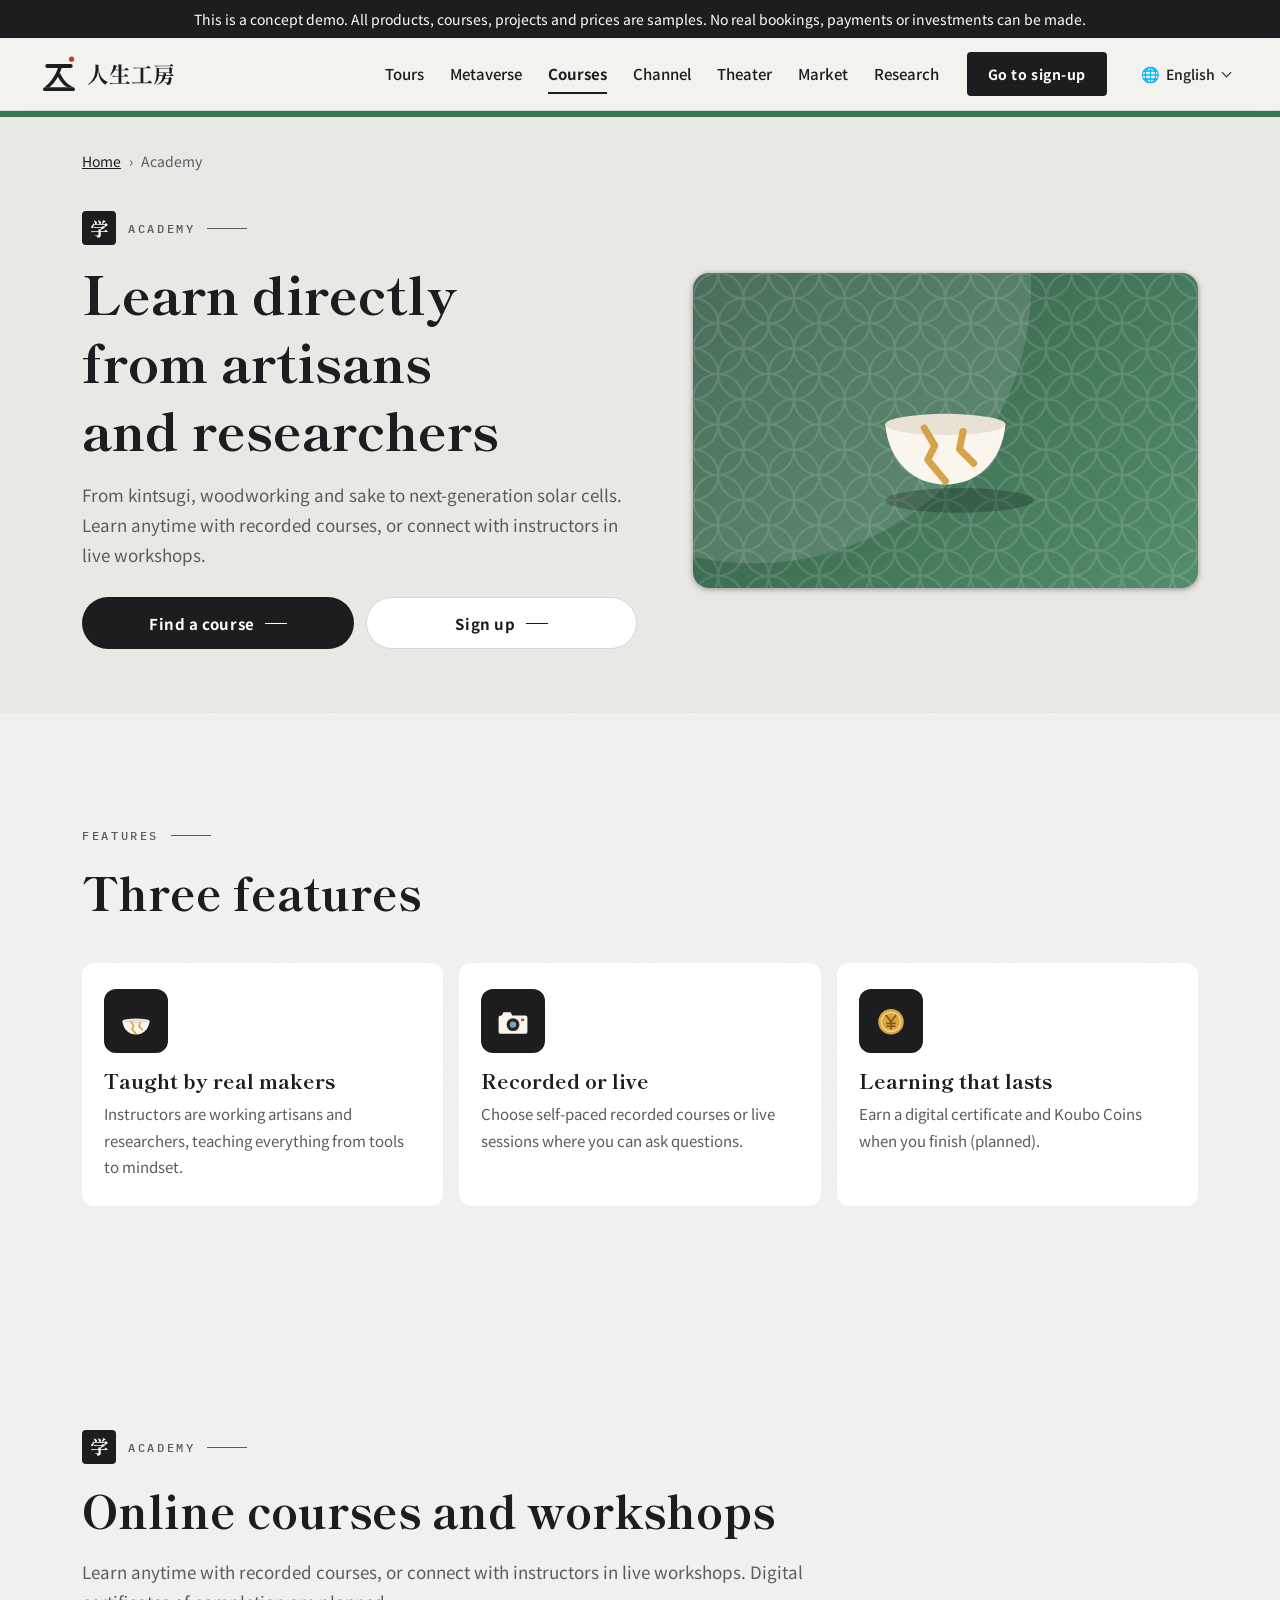
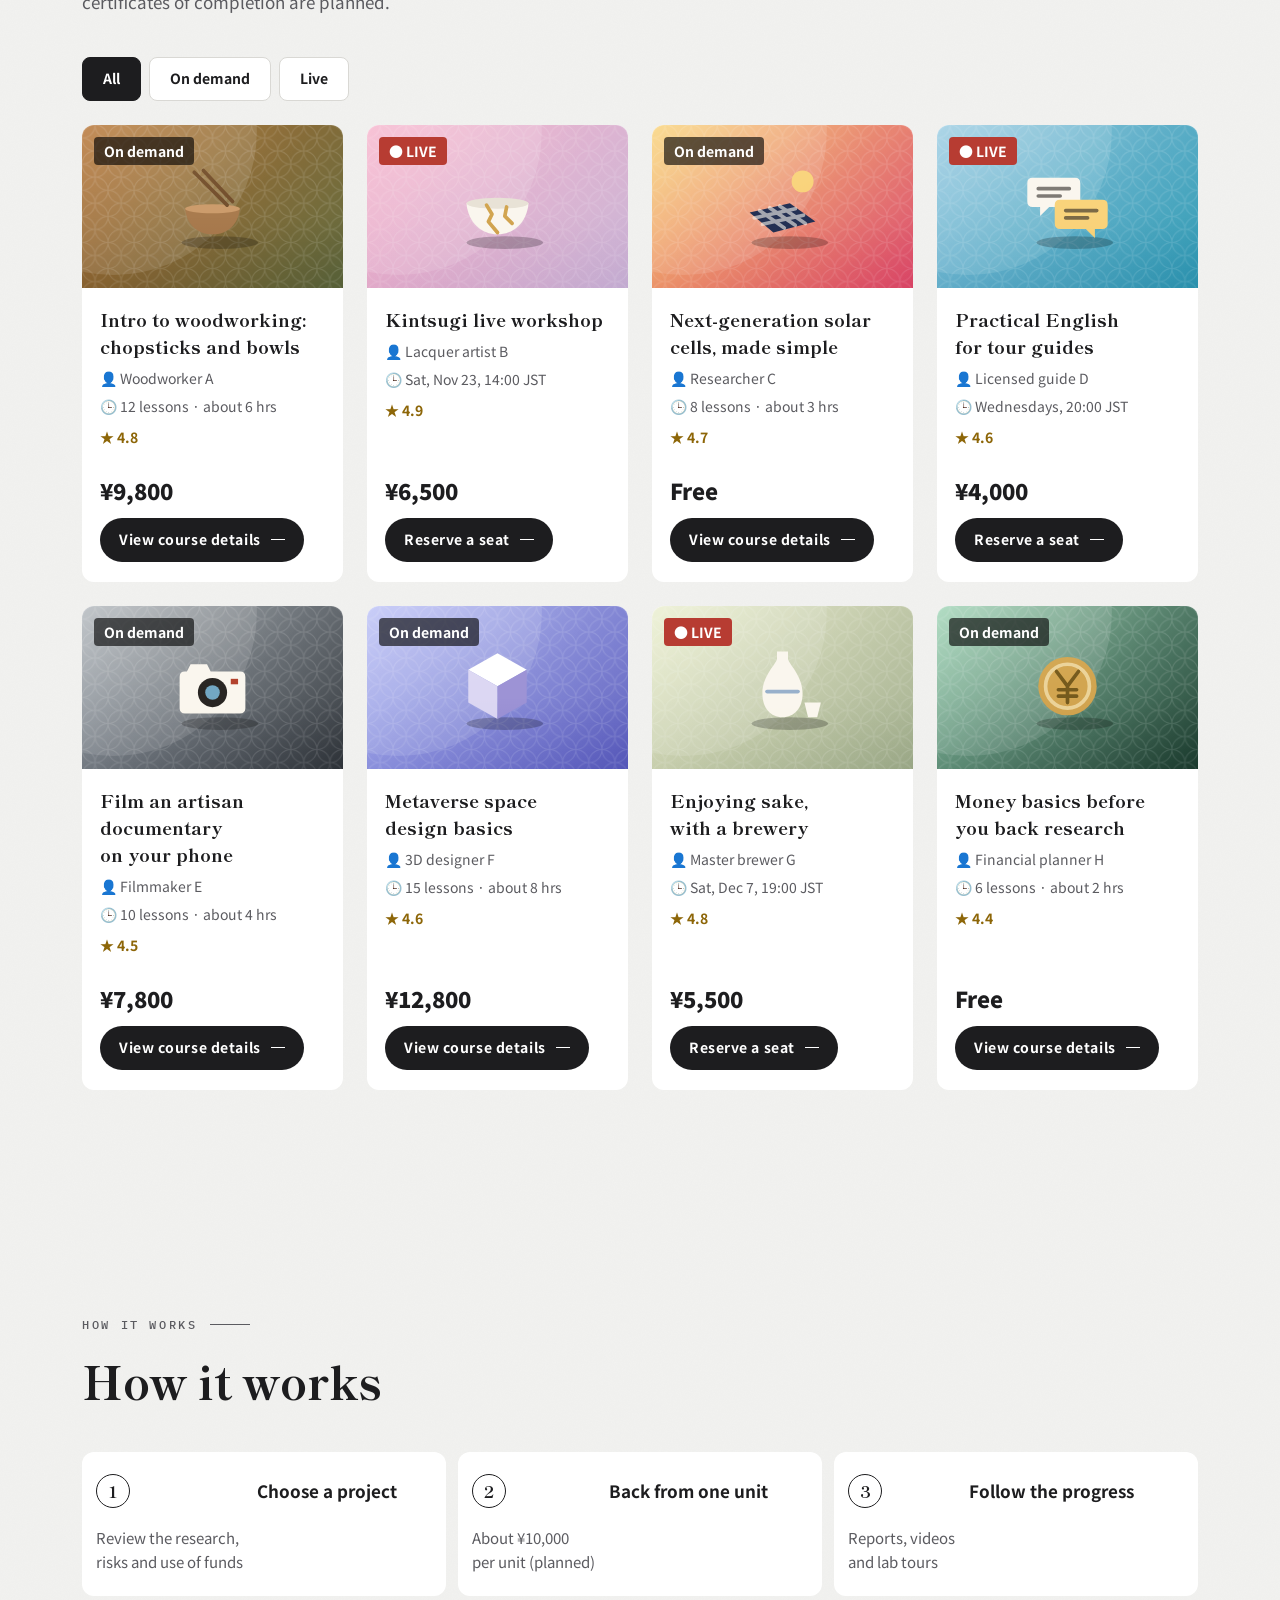
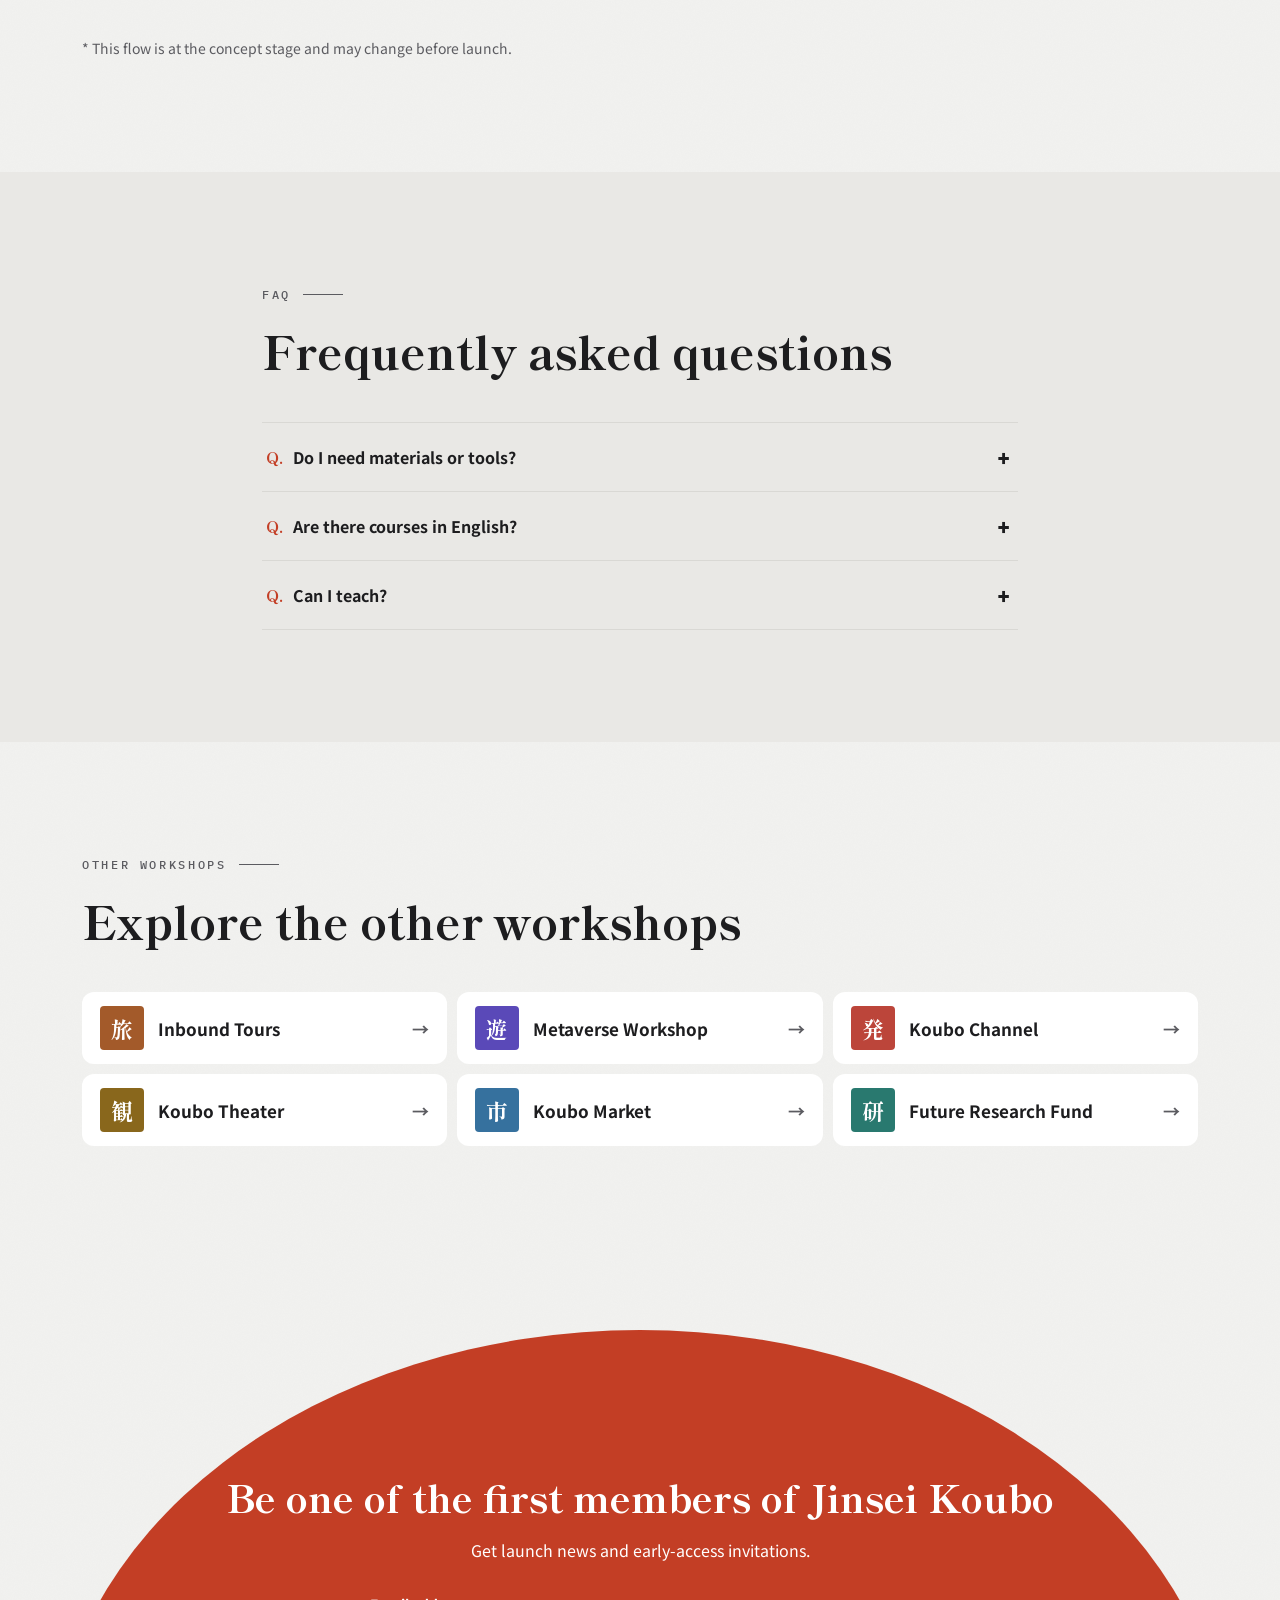
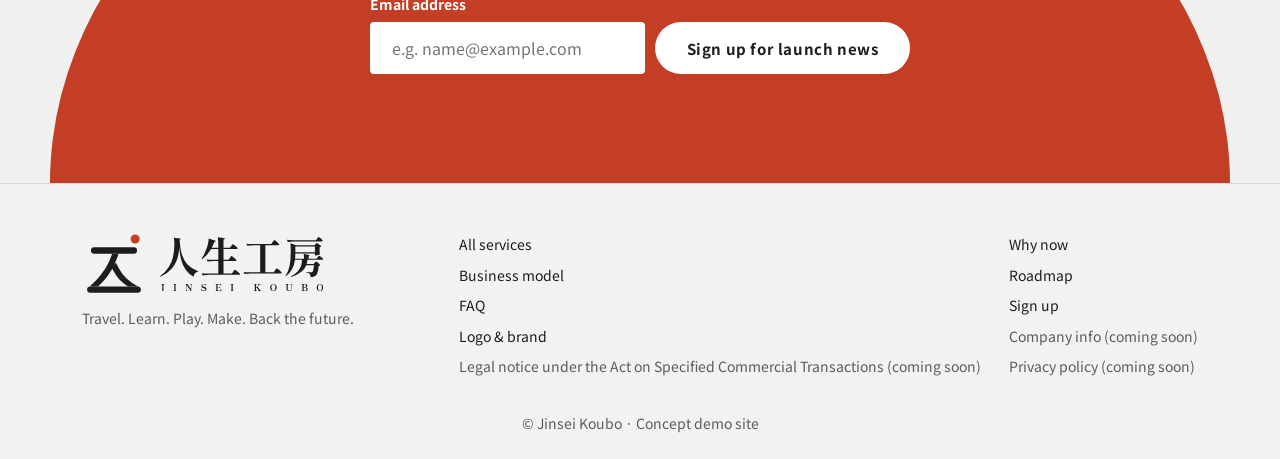
==== academy.html @ c69dcbcd "見た目の質を上げ、7つのサービスの詳細ページを追加 - 絵文字の仮置きをやめ、和柄と統一した描き方のSVGイラスト（約25種）に置きかえ（art.js）   光は左上・影は右下にそろえ、メタバースのキ" ====
<!doctype html>
<html lang="ja">
<head>
  <meta charset="utf-8">
  <meta name="viewport" content="width=device-width, initial-scale=1, viewport-fit=cover">
  <meta name="claude:viewport-fit-sides" content="cover">
  <title>アカデミー｜人生工房</title>
  <meta name="jk:title-en" content="Academy | Jinsei Koubo">
  <meta name="description" content="金継ぎ・木工・日本酒から、次世代の太陽電池まで。録画の講座でいつでも学べるほか、講師とつながるライブのワークショップも開きます。">
  <meta name="theme-color" content="#0f1838">
  <link rel="icon" href="data:image/svg+xml,%3Csvg xmlns='http://www.w3.org/2000/svg' viewBox='0 0 512 512' width='512' height='512' role='img' aria-label='%E4%BA%BA%E7%94%9F%E5%B7%A5%E6%88%BF'%3E%3Ctitle%3E%E4%BA%BA%E7%94%9F%E5%B7%A5%E6%88%BF%3C/title%3E%3Crect width='512' height='512' rx='112' fill='%231d1d1f'/%3E%3Cg transform='translate%2896.00 92.00%29 scale%283.2000%29'%3E%3Cg fill='%23ffffff'%3E%3Crect x='14' y='24' width='72' height='10' rx='5'/%3E%3Cpath d='M47 34H57C51 54 41 71 25 85H12C28 71 41 54 47 34Z'/%3E%3Cpath d='M46 55L53 48C61 65 71 77 88 85H72C61 79 53 69 46 55Z'/%3E%3Crect x='8' y='85' width='84' height='10' rx='5'/%3E%3C/g%3E%3Cg fill='%23e0715c'%3E%3Ccircle cx='83' cy='11' r='7'/%3E%3C/g%3E%3C/g%3E%3C/svg%3E">
  <link rel="canonical" href="https://shomayamamoto-ai.github.io/jinseikoubo/academy.html">
  <meta property="og:type" content="website">
  <meta property="og:site_name" content="人生工房">
  <meta property="og:title" content="アカデミー｜人生工房">
  <meta property="og:description" content="金継ぎ・木工・日本酒から、次世代の太陽電池まで。録画の講座でいつでも学べるほか、講師とつながるライブのワークショップも開きます。">
  <meta property="og:url" content="https://shomayamamoto-ai.github.io/jinseikoubo/academy.html">
  <meta property="og:image" content="https://shomayamamoto-ai.github.io/jinseikoubo/assets/og.png">
  <meta property="og:image:width" content="1200">
  <meta property="og:image:height" content="630">
  <meta name="twitter:card" content="summary_large_image">
  <link rel="preconnect" href="https://fonts.googleapis.com">
  <link rel="preconnect" href="https://fonts.gstatic.com" crossorigin>
  <link href="https://fonts.googleapis.com/css2?family=Noto+Sans+JP:wght@400;500;700;900&family=Shippori+Mincho:wght@600;700;800&family=IBM+Plex+Mono:wght@500;600&display=swap" rel="stylesheet">
  <link rel="stylesheet" href="assets/css/style.css">
</head>
<body>
  <svg xmlns="http://www.w3.org/2000/svg" style="display:none"><symbol id="lg-mark" viewBox="0 0 100 100"><g fill="currentColor"><rect x="14" y="24" width="72" height="10" rx="5"/><path d="M47 34H57C51 54 41 71 25 85H12C28 71 41 54 47 34Z"/><path d="M46 55L53 48C61 65 71 77 88 85H72C61 79 53 69 46 55Z"/><rect x="8" y="85" width="84" height="10" rx="5"/></g><g fill="var(--logo-sun, #c33e25)"><circle cx="83" cy="11" r="7"/></g></symbol><symbol id="lg-kanji" viewBox="0 0 261.13 64.00"><g fill="currentColor"><path d="M28.39 2.16Q33.25 2.36 33.25 3.1Q33.25 3.37 32.57 3.84L31.36 4.59Q32.1 18.34 34.9 27.79Q37.7 37.23 43.94 43.9Q50.17 50.58 60.97 54.76L60.83 55.57Q57.93 56.11 56.11 58.13Q54.29 60.16 53.68 63.46Q45.79 59.08 41.07 52.43Q36.35 45.79 34.06 37.23Q31.76 28.66 30.89 17.06Q30.21 27.04 27.62 35.14Q25.02 43.23 18.58 50.65Q12.14 58.07 0.67 63.8L0 62.85Q8.9 56.11 13.83 48.35Q18.75 40.6 20.64 32.61Q22.52 24.62 22.93 14.9L23 12.54Q23 6.61 22.19 1.28Z"/><path d="M111.81 33.45Q112.22 32.98 112.83 32.13Q113.43 31.29 113.8 30.89Q114.17 30.48 114.44 30.48Q114.85 30.48 116.87 32Q118.9 33.52 120.72 35.14Q122.54 36.75 122.54 37.23Q122.27 38.31 120.78 38.31H101.63V58.54H114.92L117.07 55.5Q117.34 55.1 118.02 54.19Q118.69 53.28 119.1 52.84Q119.5 52.4 119.77 52.4Q120.18 52.4 122.27 53.99Q124.36 55.57 126.21 57.26Q128.07 58.94 128.07 59.41Q127.8 60.49 126.18 60.49H78.57Q73.78 60.56 68.45 61.44L66.77 58Q70.47 58.4 75.73 58.54H93.27V38.31H86.26Q81.47 38.37 76.14 39.25L74.39 35.81Q78.09 36.21 83.36 36.35H93.27V19.09H81.8Q75.67 29.54 67.44 35.61L66.7 35Q71.49 27.72 75.06 16.99Q76.14 13.76 77.02 9.44Q77.89 5.13 77.96 2.43L89.63 6.27Q89.49 6.88 88.85 7.28Q88.21 7.69 87.13 7.69Q84.77 13.69 82.82 17.2H93.27V14.36Q93.27 5.87 92.39 0.54L103.99 1.96Q103.86 2.77 103.35 3.24Q102.85 3.71 101.63 3.91V17.2H111.81L113.91 14.36Q114.24 13.89 114.85 13.08Q115.46 12.27 115.83 11.87Q116.2 11.46 116.47 11.46Q116.87 11.46 118.86 12.91Q120.85 14.36 122.64 15.95Q124.43 17.53 124.43 18.01Q124.22 19.09 122.54 19.09H101.63V36.35H109.72Z"/><path d="M180.2 8.09Q180.47 7.69 181.14 6.78Q181.82 5.87 182.22 5.43Q182.63 4.99 182.9 4.99Q183.3 4.99 185.36 6.58Q187.41 8.16 189.27 9.88Q191.12 11.6 191.12 12.07Q190.99 12.61 190.45 12.88Q189.91 13.15 189.23 13.15H168.6V56.45H181.88L184.11 53.34Q184.45 52.87 185.09 51.96Q185.73 51.05 186.13 50.61Q186.54 50.17 186.81 50.17Q187.21 50.17 189.27 51.76Q191.33 53.34 193.18 55.06Q195.03 56.78 195.03 57.26Q194.77 58.34 193.15 58.34H145.6Q140.81 58.4 135.49 59.28L133.8 55.91Q137.51 56.31 142.77 56.45H160.3V13.15H149.92Q145.13 13.22 139.8 14.09L138.05 10.66Q141.76 11.06 147.02 11.19H178.04Z"/><path d="M251.41 2.56Q251.68 2.23 252.22 1.48Q252.76 0.74 253.1 0.37Q253.44 0 253.71 0Q254.11 0 255.83 1.32Q257.55 2.63 259.03 4.05Q260.52 5.46 260.52 5.93Q260.25 7.01 258.77 7.01H214.73Q209.94 7.08 204.61 7.96L202.86 4.59Q206.57 4.99 211.83 5.13H249.59ZM248.72 11.4Q249.05 11.06 249.73 10.25Q250.4 9.44 250.81 9.44Q251.21 9.44 253 10.69Q254.79 11.94 256.34 13.32Q257.89 14.7 257.89 15.17Q257.62 15.58 256.94 15.95Q256.27 16.32 255.39 16.46V20.3L255.46 22.59Q255.53 25.22 255.73 27.58Q255.46 28.19 253.17 28.97Q250.87 29.74 249.12 29.74Q247.64 29.74 247.64 28.39Q247.7 28.19 247.74 27.95Q247.77 27.72 247.84 27.45V26.23H216.55Q216.55 31.09 216.14 34.66H230.44Q230.44 29.74 229.97 26.64Q235.16 27.85 237.12 28.49Q239.07 29.13 239.07 29.61Q239.07 29.88 238.74 30.08L237.86 30.68V34.66H250.6L252.36 32.24Q252.7 31.83 253.2 31.16Q253.71 30.48 254.01 30.15Q254.31 29.81 254.58 29.81Q254.99 29.81 256.64 31.06Q258.29 32.3 259.71 33.65Q261.13 35 261.13 35.47Q260.86 36.55 259.3 36.55H235.9Q235.5 40.06 234.62 43.09H245.75L247.5 41.21Q247.77 40.94 248.31 40.4Q248.85 39.86 249.19 39.59Q249.53 39.32 249.8 39.32Q250.2 39.32 251.82 40.56Q253.44 41.81 254.85 43.23Q256.27 44.64 256.27 45.12Q255.66 45.99 253.91 46.26Q253.3 53.21 252.16 56.92Q251.01 60.63 248.85 62.18Q247.44 63.19 245.51 63.6Q243.59 64 240.83 64Q240.96 60.7 239.61 59.28Q237.93 57.59 233.68 56.85L233.74 55.91Q235.84 56.11 238.06 56.28Q240.29 56.45 241.7 56.45Q243.12 56.45 243.79 55.97Q245.41 54.63 246.29 45.05H233.95Q231.72 50.98 226.16 55.7Q220.59 60.43 209.94 63.93L209.33 63.06Q216.75 59.08 220.63 54.69Q224.51 50.31 225.79 46.06Q227.07 41.81 227.27 36.55H215.94Q213.65 54.22 201.31 62.99L200.77 62.45Q205.83 54.9 207.48 45.79Q209.13 36.69 209.13 25.56V17.87Q209.13 12.95 208.66 9.85L217.76 13.35H247.17ZM247.84 24.28V15.31H216.55V24.28Z"/></g></symbol><symbol id="lg-roman" viewBox="0 0 261.13 11"><g fill="currentColor"><path d="M0 12.18Q0 11.82 0.22 11.62Q0.43 11.42 0.7 11.42Q1.12 11.42 1.51 11.76Q1.71 11.92 2.09 12.39Q2.28 12.61 2.42 12.73Q2.56 12.85 2.71 12.85Q2.82 12.85 2.91 12.8Q3 12.76 3.03 12.7Q3.35 12.45 3.5 11.64Q3.65 10.84 3.65 9.27V1.59Q3.65 0.88 3.3 0.63Q2.95 0.39 2.38 0.39H2.19Q2.09 0.39 2.09 0.21Q2.09 0.01 2.19 0.01H7.02Q7.14 0.01 7.14 0.21Q7.14 0.39 7.02 0.39H6.84Q6.29 0.39 5.94 0.64Q5.59 0.89 5.59 1.59L5.6 9.36Q5.6 10.91 5.01 11.84Q4.41 12.77 3.58 13.15Q2.76 13.53 2 13.53Q1.42 13.53 0.96 13.33Q0.51 13.12 0.25 12.8Q0 12.49 0 12.18Z"/><path d="M21.5 11Q21.4 11 21.4 10.81Q21.4 10.64 21.5 10.64H21.68Q22.25 10.64 22.59 10.39Q22.93 10.14 22.93 9.45L22.95 1.58Q22.95 0.88 22.6 0.63Q22.25 0.39 21.68 0.39H21.5Q21.4 0.39 21.4 0.19Q21.4 0.01 21.5 0.01H26.33Q26.44 0.01 26.44 0.19Q26.44 0.39 26.33 0.39H26.15Q25.57 0.39 25.24 0.63Q24.9 0.88 24.9 1.58V9.45Q24.9 10.15 25.24 10.4Q25.59 10.64 26.15 10.64H26.33Q26.44 10.64 26.44 10.81Q26.44 11 26.33 11Z"/><path d="M40.8 11Q40.71 11 40.71 10.81Q40.71 10.64 40.8 10.64H40.95Q41.44 10.64 41.83 10.28Q42.23 9.93 42.23 9.29V1.43Q42.03 0.94 41.74 0.7Q41.45 0.46 40.99 0.39L40.8 0.37Q40.74 0.36 40.72 0.32Q40.69 0.28 40.69 0.19Q40.69 0.01 40.8 0.01H43.88L49.46 8.05V1.71Q49.46 1.09 49.05 0.74Q48.65 0.39 48.16 0.37H48.01Q47.91 0.37 47.91 0.19Q47.91 0.01 48.01 0.01H51.48Q51.59 0.01 51.59 0.19Q51.59 0.37 51.48 0.37H51.31Q50.81 0.39 50.43 0.74Q50.04 1.09 50.04 1.71V11H49.1L42.82 1.91V9.29Q42.82 9.93 43.23 10.28Q43.63 10.64 44.11 10.64H44.27Q44.37 10.64 44.37 10.81Q44.37 11 44.27 11Z"/><path d="M67.9 10.63Q67.71 10.54 67.53 10.54Q67.32 10.54 67.1 10.68Q66.87 10.82 66.56 11.13L65.88 8.21L65.85 8.08Q65.85 8.05 65.88 8.02Q65.92 7.99 65.96 7.97Q66 7.96 66.01 7.94Q66.04 7.93 66.1 7.93Q66.16 7.93 66.26 8.05Q67.93 10.58 70.3 10.58Q71.26 10.58 71.91 10.09Q72.55 9.6 72.55 8.63Q72.55 7.5 71.32 6.95Q70.71 6.68 69.68 6.35Q69.54 6.3 69.01 6.13Q68.47 5.95 68.05 5.74Q66.29 4.84 66.29 3.06Q66.29 2.38 66.61 1.65Q66.92 0.92 67.7 0.39Q68.48 -0.13 69.78 -0.13Q70.24 -0.13 70.68 -0.03Q71.12 0.07 71.75 0.28Q71.99 0.37 72.17 0.37Q72.58 0.37 73 -0.13L73.76 2.44L73.79 2.55Q73.79 2.64 73.66 2.68Q73.57 2.71 73.52 2.71Q73.45 2.71 73.37 2.62Q73.19 2.33 72.73 1.81Q72.27 1.3 71.49 0.84Q70.71 0.39 69.74 0.39Q68.87 0.39 68.41 0.75Q67.95 1.12 67.8 1.54Q67.65 1.95 67.65 2.25Q67.65 3.2 68.63 3.73Q68.95 3.89 69.46 4.08Q69.97 4.26 70.51 4.44Q71.76 4.84 72.39 5.13Q73.45 5.63 73.89 6.36Q74.34 7.08 74.34 7.91Q74.34 8.84 73.89 9.58Q73.43 10.33 72.55 10.76Q71.67 11.19 70.45 11.19Q69.33 11.19 67.9 10.63Z"/><path d="M98.57 8.18Q98.57 8.24 98.54 8.3Q98.51 8.36 98.5 8.41L97.92 9.94L97.53 11H88.72Q88.6 11 88.6 10.81Q88.6 10.64 88.72 10.64H88.9Q89.46 10.64 89.81 10.39Q90.15 10.14 90.15 9.43V1.57Q90.15 0.86 89.8 0.62Q89.45 0.37 88.9 0.37H88.72Q88.6 0.37 88.6 0.18Q88.6 0.01 88.72 0.01H97.17Q97.47 0.52 97.77 1.1Q98.08 1.68 98.21 1.95L98.23 2.01Q98.23 2.07 98.12 2.15Q98.06 2.18 98.02 2.18Q97.95 2.18 97.89 2.12Q97.26 1.48 96.19 0.96Q95.13 0.45 94.05 0.45H93.77Q93.16 0.45 92.83 0.5Q92.49 0.55 92.3 0.75Q92.1 0.94 92.1 1.37V5.05H93.31Q94.13 5.05 94.41 5.04Q95.05 5.02 95.42 4.58Q95.78 4.14 95.78 3.58Q95.78 3.47 95.98 3.47Q96.08 3.47 96.12 3.5Q96.16 3.52 96.16 3.58V7.05Q96.16 7.11 96.12 7.13Q96.08 7.15 95.98 7.15Q95.78 7.15 95.78 7.05Q95.78 6.48 95.42 6.05Q95.05 5.62 94.41 5.6Q94.13 5.59 93.31 5.59H92.1V9.61Q92.1 10.14 92.42 10.32Q92.74 10.51 93.43 10.55Q93.58 10.57 93.89 10.57Q94.2 10.57 94.4 10.55Q95.71 10.48 96.6 9.77Q97.48 9.06 98.23 8.05Q98.27 7.99 98.35 7.99Q98.41 7.99 98.47 8.02Q98.57 8.06 98.57 8.18Z"/><path d="M112.93 11Q112.83 11 112.83 10.81Q112.83 10.64 112.93 10.64H113.11Q113.68 10.64 114.02 10.39Q114.36 10.14 114.36 9.45L114.38 1.58Q114.38 0.88 114.03 0.63Q113.68 0.39 113.11 0.39H112.93Q112.83 0.39 112.83 0.19Q112.83 0.01 112.93 0.01H117.76Q117.87 0.01 117.87 0.19Q117.87 0.39 117.76 0.39H117.58Q117 0.39 116.67 0.63Q116.33 0.88 116.33 1.58V9.45Q116.33 10.15 116.67 10.4Q117.02 10.64 117.58 10.64H117.76Q117.87 10.64 117.87 10.81Q117.87 11 117.76 11Z"/><path d="M161.97 10.82Q161.97 11 161.87 11H156.88Q156.77 11 156.77 10.82Q156.77 10.63 156.88 10.63Q157.35 10.63 157.6 10.52Q157.84 10.42 157.84 10.18Q157.84 9.93 157.5 9.45L155.83 7.29L154.59 5.69L154.07 6.23L153.66 6.66V9.43Q153.66 10.14 154 10.38Q154.34 10.63 154.91 10.63H155.09Q155.19 10.63 155.19 10.81Q155.19 11 155.09 11H150.26Q150.15 11 150.15 10.81Q150.15 10.63 150.26 10.63H150.45Q151.02 10.63 151.35 10.37Q151.69 10.12 151.69 9.43V1.58Q151.69 0.88 151.35 0.63Q151 0.39 150.45 0.39H150.26Q150.15 0.39 150.15 0.19Q150.15 0.01 150.26 0.01H155.09Q155.21 0.01 155.21 0.19Q155.21 0.39 155.09 0.39H154.91Q154.33 0.39 153.99 0.63Q153.66 0.88 153.66 1.58V5.87Q154.85 4.62 156.17 3.22Q157.49 1.82 157.77 1.49Q157.99 1.22 157.99 1Q157.99 0.72 157.68 0.54Q157.37 0.37 156.83 0.37Q156.73 0.37 156.73 0.18Q156.73 0.01 156.83 0.01H161.23Q161.35 0.01 161.35 0.18Q161.35 0.37 161.23 0.37Q159.84 0.37 158.66 1.51Q158.44 1.7 156.25 3.98L155.98 4.25L156.76 5.28Q159.16 8.53 159.74 9.24Q160.2 9.82 160.46 10.08Q160.72 10.34 161.05 10.49Q161.38 10.63 161.87 10.63Q161.97 10.63 161.97 10.82Z"/><path d="M176.23 5.53Q176.23 3.74 177.01 2.46Q177.8 1.18 179 0.52Q180.21 -0.13 181.46 -0.13Q182.71 -0.13 183.91 0.52Q185.11 1.18 185.9 2.46Q186.68 3.74 186.68 5.53Q186.68 7.32 185.9 8.6Q185.11 9.88 183.91 10.54Q182.71 11.19 181.46 11.19Q180.21 11.19 179 10.54Q177.8 9.88 177.01 8.6Q176.23 7.32 176.23 5.53ZM184.58 5.54Q184.58 3.86 184.16 2.68Q183.74 1.51 183.04 0.92Q182.34 0.34 181.48 0.34Q180.6 0.34 179.89 0.92Q179.18 1.51 178.77 2.68Q178.36 3.85 178.36 5.54Q178.36 7.23 178.77 8.4Q179.18 9.57 179.88 10.15Q180.58 10.73 181.46 10.73Q182.34 10.73 183.04 10.15Q183.74 9.57 184.16 8.4Q184.58 7.23 184.58 5.54Z"/><path d="M202.5 7.53V1.58Q202.5 0.88 202.15 0.63Q201.8 0.39 201.23 0.39H201.04Q200.94 0.39 200.94 0.19Q200.94 0.01 201.04 0.01H205.87Q205.97 0.01 205.97 0.19Q205.97 0.39 205.87 0.39H205.69Q205.11 0.39 204.77 0.63Q204.44 0.88 204.44 1.58V6.95Q204.44 7.93 204.6 8.7Q204.77 9.48 205.35 10.05Q205.93 10.61 207.09 10.61Q208.78 10.61 209.39 9.48Q210 8.35 210 6.63V1.71Q210 1.09 209.6 0.73Q209.19 0.37 208.72 0.37H208.57Q208.46 0.37 208.46 0.19Q208.46 0.01 208.57 0.01H212.04Q212.15 0.01 212.15 0.19Q212.15 0.37 212.04 0.37H211.89Q211.41 0.37 211.01 0.73Q210.61 1.09 210.61 1.71L210.58 7.07Q210.58 9.05 209.63 10.12Q208.67 11.19 206.93 11.19Q204.6 11.19 203.55 10.26Q202.5 9.33 202.5 7.53Z"/><path d="M226.4 10.82Q226.4 10.64 226.51 10.64H226.69Q227.25 10.64 227.6 10.39Q227.94 10.14 227.94 9.43V1.57Q227.94 0.86 227.6 0.62Q227.25 0.37 226.69 0.37H226.51Q226.45 0.37 226.43 0.33Q226.4 0.28 226.4 0.19Q226.4 0.01 226.51 0.01L229.83 0Q231.52 0 232.16 0.01Q233.14 0.03 233.97 0.34Q234.81 0.66 235.31 1.24Q235.81 1.83 235.81 2.61Q235.81 3.61 234.98 4.23Q234.15 4.84 232.92 5.14Q234.38 5.46 235.4 6.15Q236.42 6.84 236.42 7.97Q236.42 8.9 235.85 9.58Q235.27 10.27 234.32 10.63Q233.36 11 232.25 11L229.77 11.01L226.51 11Q226.45 11 226.43 10.96Q226.4 10.91 226.4 10.82ZM230.25 4.92Q232.22 4.92 232.92 4.28Q233.62 3.64 233.62 2.55Q233.62 1.62 233 1.04Q232.38 0.45 231.13 0.45Q230.47 0.45 230.19 0.66Q229.91 0.88 229.91 1.39V4.92ZM231.46 10.55Q232.72 10.55 233.48 9.9Q234.23 9.24 234.23 7.96Q234.23 6.77 233.37 6.07Q232.51 5.37 230.25 5.37H229.91V9.61Q229.91 10.15 230.19 10.35Q230.47 10.55 231.14 10.55Z"/><path d="M250.68 5.53Q250.68 3.74 251.46 2.46Q252.24 1.18 253.45 0.52Q254.66 -0.13 255.91 -0.13Q257.16 -0.13 258.36 0.52Q259.56 1.18 260.34 2.46Q261.13 3.74 261.13 5.53Q261.13 7.32 260.34 8.6Q259.56 9.88 258.36 10.54Q257.16 11.19 255.91 11.19Q254.66 11.19 253.45 10.54Q252.24 9.88 251.46 8.6Q250.68 7.32 250.68 5.53ZM259.02 5.54Q259.02 3.86 258.61 2.68Q258.19 1.51 257.49 0.92Q256.79 0.34 255.92 0.34Q255.04 0.34 254.34 0.92Q253.63 1.51 253.22 2.68Q252.81 3.85 252.81 5.54Q252.81 7.23 253.22 8.4Q253.63 9.57 254.33 10.15Q255.03 10.73 255.91 10.73Q256.79 10.73 257.49 10.15Q258.19 9.57 258.61 8.4Q259.02 7.23 259.02 5.54Z"/></g></symbol></svg>
  <a class="skip" href="#main">本文へスキップ</a>

  <div class="demo-bar" role="note">
    このサイトは構想段階のデモです。表示している商品・講座・案件・金額はすべてサンプルで、実際の申込・決済・投資はできません。
  </div>

  <header class="header" id="top">
    <div class="container header__inner">
      <a class="logo" href="#top" aria-label="人生工房 トップへ">
        <svg class="logo__mark" viewBox="0 0 100 100" aria-hidden="true" focusable="false"><use href="#lg-mark"/></svg>
        <svg class="logo__name" viewBox="0 0 261.13 64.00" aria-hidden="true" focusable="false"><use href="#lg-kanji"/></svg>
      </a>
      <div class="lang-switch">
        <button class="lang-toggle" id="langToggle" type="button" aria-expanded="false" aria-controls="langMenu">日本語</button>
        <ul class="lang-menu" id="langMenu" hidden>
          <li><button type="button" data-lang="ja" lang="ja">日本語</button></li>
          <li><button type="button" data-lang="en" lang="en">English</button></li>
        </ul>
      </div>
      <button class="nav-toggle" aria-expanded="false" aria-controls="nav" aria-label="メニューを開く">
        <span></span><span></span><span></span>
      </button>
      <nav class="nav" id="nav" aria-label="メインメニュー">
        <ul>
          <li><a href="tour.html"><i aria-hidden="true">旅</i>ツアー</a></li>
          <li><a href="metaverse.html"><i aria-hidden="true">遊</i>メタバース</a></li>
          <li><a href="academy.html" aria-current="page"><i aria-hidden="true">学</i>講座</a></li>
          <li><a href="channel.html"><i aria-hidden="true">発</i>チャンネル</a></li>
          <li><a href="theater.html"><i aria-hidden="true">観</i>シアター</a></li>
          <li><a href="market.html"><i aria-hidden="true">市</i>マーケット</a></li>
          <li><a href="fund.html"><i aria-hidden="true">研</i>研究支援</a></li>
        </ul>
        <a class="btn btn--primary btn--sm" href="#join">事前登録フォームへ</a>
      </nav>
    </div>
  </header>

  <main id="main">
    <section class="page-hero" style="--c:var(--c-academy)">
      <div class="container">
        <nav class="crumbs" aria-label="パンくずリスト">
          <a href="./"><span data-i18n="crumb.top">トップ</span></a><span aria-hidden="true">›</span><span aria-current="page"><span data-i18n="nav.name.academy">アカデミー</span></span>
        </nav>
        <div class="page-hero__inner">
          <div class="page-hero__text">
            <p class="section__en"><span class="badge" aria-hidden="true">学</span>ACADEMY</p>
            <h1 class="page-hero__title" data-i18n="pg.academy.h1">職人と研究者から、直接学ぶ</h1>
            <p class="page-hero__lead" data-i18n="pg.academy.lead">金継ぎ・木工・日本酒から、次世代の太陽電池まで。録画の講座でいつでも学べるほか、講師とつながるライブのワークショップも開きます。</p>
            <div class="page-hero__cta">
              <a class="btn btn--primary" href="#academy"><span data-i18n="pg.academy.cta">講座を探す</span></a>
              <a class="btn btn--line" href="#join"><span data-i18n="cta.join">事前登録する</span></a>
            </div>
          </div>
          <div class="page-hero__art" data-art="kintsugi" data-pattern="shippo" style="--thumb:linear-gradient(135deg,#2c5a40,#4f8f6a)"></div>
        </div>
      </div>
    </section>

    <section class="section points-sec">
      <div class="container">
        <header class="section__head">
          <p class="section__en">FEATURES</p>
          <h2 class="section__title" data-i18n="h.features">3つの特長</h2>
        </header>
        <ul class="points">
          <li class="point">
            <span class="point__icon" data-icon="kintsugi" aria-hidden="true"></span>
            <div data-i18n="pg.academy.pt0"><b>本物の作り手が教える</b><p>講師は、現役の職人や研究者です。道具の扱いから考え方まで学べます。</p></div>
          </li>
          <li class="point">
            <span class="point__icon" data-icon="camera" aria-hidden="true"></span>
            <div data-i18n="pg.academy.pt1"><b>録画とライブを選べる</b><p>自分のペースで進める録画講座と、質問できるライブを選べます。</p></div>
          </li>
          <li class="point">
            <span class="point__icon" data-icon="coin" aria-hidden="true"></span>
            <div data-i18n="pg.academy.pt2"><b>学んだことが形に残る</b><p>修了するとデジタル修了証を発行し、工房コインもたまる想定です。</p></div>
          </li>
        </ul>
      </div>
    </section>

    <!-- ===== 03 ACADEMY ===== -->
    <section class="section" id="academy" style="--c:var(--c-academy)">
      <div class="container">
        <header class="section__head section__head--left">
          <p class="section__en"><span class="badge" aria-hidden="true">学</span>ACADEMY</p>
          <h2 class="section__title">オンライン講座・ワークショップ</h2>
          <p class="section__lead">
            録画の講座でいつでも学べるほか、講師とリアルタイムでつながる<br class="pc">ライブワークショップも開催します。修了するとデジタル修了証を発行する想定です。
          </p>
        </header>
        <div class="tabs" role="tablist" aria-label="講座の種類">
          <button role="tab" class="tab is-active" aria-selected="true" data-type="all">すべて</button>
          <button role="tab" class="tab" aria-selected="false" data-type="video">録画講座</button>
          <button role="tab" class="tab" aria-selected="false" data-type="live">ライブ</button>
        </div>
        <p class="swipe-hint" data-i18n="ui.swipe">横にスワイプして見る</p>
        <div class="card-grid card-grid--4" id="courseList"></div>
      </div>
    </section>

    <section class="section">
      <div class="container">
        <header class="section__head">
          <p class="section__en">HOW IT WORKS</p>
          <h2 class="section__title" data-i18n="h.steps">ご利用の流れ</h2>
        </header>
        <ol class="flow flow--page">
          <li><span>1</span><div data-i18n="pg.academy.st0"><strong>講座を選ぶ</strong><p>録画かライブか、分野や長さで選びます。</p></div></li>
          <li><span>2</span><div data-i18n="pg.academy.st1"><strong>受講を始める</strong><p>録画はすぐに、ライブは開催日に参加します。</p></div></li>
          <li><span>3</span><div data-i18n="pg.academy.st2"><strong>作品や成果を共有する</strong><p>工房チャンネルで発信したり、講師に見てもらえます。</p></div></li>
        </ol>
        <p class="note" data-i18n="note.concept">※構想段階の流れです。正式公開までに変わる場合があります。</p>
      </div>
    </section>

    <section class="section section--tint">
      <div class="container container--narrow">
        <header class="section__head">
          <p class="section__en">FAQ</p>
          <h2 class="section__title" data-i18n="h.faq">よくある質問</h2>
        </header>
        <div class="faq">
          <details data-i18n="pg.academy.faq0"><summary>材料や道具は必要ですか？</summary><p>講座ごとに必要なものを事前に案内します。道具セットの販売も検討しています。</p></details>
          <details data-i18n="pg.academy.faq1"><summary>英語の講座はありますか？</summary><p>訪日客向けの英語講座から始め、字幕で多言語に広げていく予定です。</p></details>
          <details data-i18n="pg.academy.faq2"><summary>講師として参加できますか？</summary><p>職人・研究者・クリエイターの講師登録を、正式公開に合わせて受け付ける予定です。</p></details>
        </div>
      </div>
    </section>

    <section class="section others-sec">
      <div class="container">
        <header class="section__head">
          <p class="section__en">OTHER WORKSHOPS</p>
          <h2 class="section__title" data-i18n="h.others">ほかの工房もみる</h2>
        </header>
        <ul class="others">
          <li><a class="other" href="tour.html" style="--c:var(--c-tour)"><span class="other__mark" aria-hidden="true">旅</span><span data-i18n="nav.name.tour">インバウンドツアー</span><span class="other__arrow" aria-hidden="true">→</span></a></li>
          <li><a class="other" href="metaverse.html" style="--c:var(--c-meta)"><span class="other__mark" aria-hidden="true">遊</span><span data-i18n="nav.name.metaverse">メタバース工房</span><span class="other__arrow" aria-hidden="true">→</span></a></li>
          <li><a class="other" href="channel.html" style="--c:var(--c-channel)"><span class="other__mark" aria-hidden="true">発</span><span data-i18n="nav.name.channel">工房チャンネル</span><span class="other__arrow" aria-hidden="true">→</span></a></li>
          <li><a class="other" href="theater.html" style="--c:var(--c-theater)"><span class="other__mark" aria-hidden="true">観</span><span data-i18n="nav.name.theater">工房シアター</span><span class="other__arrow" aria-hidden="true">→</span></a></li>
          <li><a class="other" href="market.html" style="--c:var(--c-market)"><span class="other__mark" aria-hidden="true">市</span><span data-i18n="nav.name.market">工房マーケット</span><span class="other__arrow" aria-hidden="true">→</span></a></li>
          <li><a class="other" href="fund.html" style="--c:var(--c-fund)"><span class="other__mark" aria-hidden="true">研</span><span data-i18n="nav.name.fund">未来研究ファンド</span><span class="other__arrow" aria-hidden="true">→</span></a></li>
        </ul>
      </div>
    </section>

    <!-- ===== JOIN ===== -->
    <section class="join" id="join">
      <div class="join__arc">
        <div class="container join__inner">
          <h2 class="join__title">人生工房の最初のメンバーに<br class="sp">なりませんか。</h2>
          <p>サービス開始のお知らせや、先行体験のご案内をお届けします。</p>
          <form class="join__form" id="joinForm" novalidate>
            <div class="join__field">
              <label class="field-label" for="joinEmail">メールアドレス</label>
              <input type="email" id="joinEmail" placeholder="例：name@example.com" required autocomplete="email" aria-describedby="joinMsg">
            </div>
            <button class="btn btn--light" type="submit">登録してお知らせを受け取る</button>
          </form>
          <p class="join__msg" id="joinMsg" aria-live="polite"></p>
        </div>
      </div>
    </section>
  </main>

  <footer class="footer">
    <div class="container footer__inner">
      <div>
        <a class="logo logo--footer" href="#top" aria-label="人生工房 トップへ"><svg class="logo__mark" viewBox="0 0 100 100" aria-hidden="true" focusable="false"><use href="#lg-mark"/></svg><span class="logo__stack"><svg class="logo__name" viewBox="0 0 261.13 64.00" aria-hidden="true" focusable="false"><use href="#lg-kanji"/></svg><svg class="logo__roman" viewBox="0 0 261.13 11" aria-hidden="true" focusable="false"><use href="#lg-roman"/></svg></span></a>
        <p class="footer__copy">旅する。学ぶ。遊ぶ。つくる。未来を支える。</p>
      </div>
      <ul class="footer__links">
        <li><a href="./#services">サービス一覧</a></li>
        <li><a href="./#why">なぜ、いま</a></li>
        <li><a href="./#model">収益のしくみ</a></li>
        <li><a href="./#roadmap">ロードマップ</a></li>
        <li><a href="./#faq">よくある質問</a></li>
        <li><a href="#join">事前登録</a></li>
        <li><a href="brand.html">ロゴ・ブランド</a></li>
        <li><span>会社概要（準備中）</span></li>
        <li><span>特定商取引法に基づく表記（準備中）</span></li>
        <li><span>プライバシーポリシー（準備中）</span></li>
      </ul>
    </div>
    <p class="footer__bottom">© 人生工房 ― 構想デモサイト</p>
  </footer>

  <div class="m-cta" id="mCta" aria-hidden="true">
    <a class="btn btn--primary btn--block" href="#join" tabindex="-1">事前登録フォームへ</a>
  </div>
  <button class="to-top" id="toTop" type="button" aria-label="ページの先頭へ戻る">↑</button>
  <div class="toast" id="toast" role="status" aria-live="polite"></div>

  <script src="assets/js/art.js"></script>
  <script src="assets/js/i18n-pages.js"></script>
  <script src="assets/js/main.js"></script>
</body>
</html>
---- assets/css/style.css ----
/* =========================================================
   人生工房 ― スタイルシート
   レイアウトの考え方：和紙の地に霞（かすみ）がたなびき、
   明朝体の縦書きと、墨の黒箱で要所を押さえる。
   色・書体はすべて :root の変数で管理しています。
   ========================================================= */
:root {
  /* 色：和紙のグレー（地）・墨（文字）・四色の円（黄・青緑・朱・藍） */
  --bg: #f2f2f0;
  --bg-alt: #e9e8e5;
  --surface: #ffffff;
  --text: #1d1d1f;
  --text-sub: #5b5b60;
  --line: #d9d8d4;
  --ink: #1d1d1f;           /* 墨 */
  --ink-text: #ffffff;
  --mist: #ffffff;          /* 霞 */
  --mist-edge: rgba(29, 29, 31, .06);
  --primary: #1d1d1f;
  --primary-ink: #ffffff;
  --shu: #c33e25;           /* 朱（白文字を載せる面・強調文字。白地で5.2:1） */
  --ring-shu: #e0715c;      /* 朱（装飾の円のみ） */
  --ki: #e3bf3f;            /* 黄 */
  --aomidori: #3a9b8f;      /* 青緑 */
  --ai: #3c7fb1;            /* 藍 */
  --shadow: 0 1px 2px rgba(29, 29, 31, .05), 0 10px 30px rgba(29, 29, 31, .06);

  /* サービス色：すべて白地・紙地で 4.6:1 以上（WCAG 2.2 AA） */
  --c-tour: #a35a2a;
  --c-meta: #5a49b8;
  --c-academy: #377853;
  --c-channel: #bc453a;
  --c-theater: #89671c;
  --c-market: #36719e;
  --c-fund: #29796f;

  /* 意味色：デジタル庁デザインシステムのトークン値 */
  --success: #197a4b;       /* color-semantic-success-2 */
  --error: #ce0000;         /* color-semantic-error-2 */
  --warning: #c74700;       /* color-semantic-warning-orange-2 */
  --focus-ring: #0017c1;    /* color-key-900（primitive blue-900） */

  /* 角丸：Material 3 の shape scale */
  --shape-xs: 4px;   /* corner-extra-small：入力欄・印 */
  --shape-sm: 8px;   /* corner-small：チップ */
  --shape-md: 12px;  /* corner-medium：カード */
  --shape-lg: 16px;  /* corner-large：大きな面 */
  --shape-xl: 28px;  /* corner-extra-large */
  --shape-full: 9999px; /* corner-full：ボタン */

  /* 動き：Material 3 の easing / duration */
  --ease-standard: cubic-bezier(.2, 0, 0, 1);
  --ease-emph-decel: cubic-bezier(.05, .7, .1, 1);
  --dur-short: 200ms;    /* duration-short4 */
  --dur-medium: 300ms;   /* duration-medium2 */
  --dur-long: 500ms;     /* duration-long2 */

  /* 影：デジタル庁デザインシステムの elevation トークン */
  --elevation-1: 0 2px 8px 1px rgba(0,0,0,.1), 0 1px 5px 0 rgba(0,0,0,.3);
  --elevation-2: 0 2px 12px 2px rgba(0,0,0,.1), 0 1px 6px 0 rgba(0,0,0,.3);
  --elevation-4: 0 6px 20px 4px rgba(0,0,0,.1), 0 2px 6px 0 rgba(0,0,0,.3);

  /* 書体：見出し＝明朝、本文＝やわらかいゴシック、英字ラベル＝等幅 */
  --font-display: "Shippori Mincho", "Hiragino Mincho ProN", "Yu Mincho", serif;
  --font: "Noto Sans JP", system-ui, -apple-system, "Hiragino Sans", sans-serif;
  --font-mono: "IBM Plex Mono", ui-monospace, "SFMono-Regular", monospace;

  --radius: 4px;
  --header-h: 64px;
  --gutter-l: max(16px, env(safe-area-inset-left, 0px));
  --gutter-r: max(16px, env(safe-area-inset-right, 0px));
}

@media (prefers-color-scheme: dark) {
  :root:not([data-theme="light"]) {
    --bg: #161616;
    --bg-alt: #1e1e1f;
    --surface: #232325;
    --text: #ededea;
    --text-sub: #a9a9a6;
    --line: #333336;
    --ink: #ededea;
    --ink-text: #161616;
    --mist: #2a2a2c;
    --mist-edge: rgba(255, 255, 255, .05);
    --primary: #ededea;
    --primary-ink: #161616;
    --shadow: 0 1px 2px rgba(0, 0, 0, .3), 0 10px 30px rgba(0, 0, 0, .3);
    --c-tour: #e09a63; --c-meta: #a596f2; --c-academy: #6cc795; --c-channel: #f08376;
    --c-theater: #e2bd5b; --c-market: #7fb3e0; --c-fund: #5ec7b9;
    color-scheme: dark;
  }
}
:root[data-theme="dark"] {
  --bg: #161616;
  --bg-alt: #1e1e1f;
  --surface: #232325;
  --text: #ededea;
  --text-sub: #a9a9a6;
  --line: #333336;
  --ink: #ededea;
  --ink-text: #161616;
  --mist: #2a2a2c;
  --mist-edge: rgba(255, 255, 255, .05);
  --primary: #ededea;
  --primary-ink: #161616;
  --shadow: 0 1px 2px rgba(0, 0, 0, .3), 0 10px 30px rgba(0, 0, 0, .3);
  --c-tour: #e09a63; --c-meta: #a596f2; --c-academy: #6cc795; --c-channel: #f08376;
  --c-theater: #e2bd5b; --c-market: #7fb3e0; --c-fund: #5ec7b9;
  color-scheme: dark;
}

/* ---------- base ---------- */
*, *::before, *::after { box-sizing: border-box; }
html { scroll-behavior: smooth; scroll-padding-top: calc(var(--header-h) + 12px); -webkit-text-size-adjust: 100%; }
body {
  margin: 0;
  font-family: var(--font);
  font-size: 16px;
  color: var(--text);
  background-color: var(--bg);
  /* 和紙の繊維のような、ごく弱いざらつき */
  background-image: url("data:image/svg+xml,%3Csvg xmlns='http://www.w3.org/2000/svg' width='180' height='180'%3E%3Cfilter id='n'%3E%3CfeTurbulence type='fractalNoise' baseFrequency='.9' numOctaves='2' stitchTiles='stitch'/%3E%3CfeColorMatrix values='0 0 0 0 .5 0 0 0 0 .5 0 0 0 0 .5 0 0 0 .05 0'/%3E%3C/filter%3E%3Crect width='100%25' height='100%25' filter='url(%23n)'/%3E%3C/svg%3E");
  line-height: 1.9;
  overflow-x: hidden;
  overflow-wrap: break-word;
  line-break: strict;
}
:root[lang="ja"] body { word-break: auto-phrase; }
body::before { content: ""; position: fixed; inset: 0 0 auto; height: env(safe-area-inset-top, 0px); z-index: 60; background: var(--bg); }
img, canvas { max-width: 100%; display: block; }
a { color: inherit; }
h1, h2, h3 { line-height: 1.45; margin: 0; text-wrap: balance; font-feature-settings: "palt"; }
p { margin: 0; }
ul, ol { margin: 0; padding: 0; list-style: none; }
button, input, select { font: inherit; color: inherit; }
button { cursor: pointer; }
:focus-visible { outline: 3px solid var(--shu); outline-offset: 2px; }

.container { width: 100%; max-width: 1180px; margin: 0 auto; padding-left: var(--gutter-l); padding-right: var(--gutter-r); }
.container--narrow { max-width: 820px; }
@media (min-width: 768px) { :root { --gutter-l: max(32px, env(safe-area-inset-left, 0px)); --gutter-r: max(32px, env(safe-area-inset-right, 0px)); } }

.sp { display: inline; }
.pc { display: none; }
@media (min-width: 768px) { .sp { display: none; } .pc { display: inline; } }

.visually-hidden { position: absolute; width: 1px; height: 1px; overflow: hidden; clip: rect(0 0 0 0); white-space: nowrap; }
.skip { position: absolute; left: -9999px; }
.skip:focus { left: 8px; top: 8px; z-index: 999; background: var(--surface); padding: 8px 12px; }

/* ---------- 霞（かすみ）：雲のたなびき ---------- */
.kasumi { position: absolute; inset: 0; pointer-events: none; overflow: hidden; z-index: 0; }
.kasumi span {
  position: absolute; height: 46px; border-radius: 999px;
  background: var(--mist);
  box-shadow: 0 1px 0 var(--mist-edge), 0 12px 30px var(--mist-edge);
}
.kasumi span::before, .kasumi span::after {
  content: ""; position: absolute; height: 100%; border-radius: 999px; background: inherit; box-shadow: inherit;
}
.kasumi span::before { width: 55%; left: 18%; top: -60%; }
.kasumi span::after { width: 40%; right: -12%; top: 55%; }
.kasumi--hero span:nth-child(1) { width: 300px; left: -80px; top: 14%; }
.kasumi--hero span:nth-child(2) { width: 360px; right: -120px; top: 9%; }
.kasumi--hero span:nth-child(3) { width: 260px; left: 4%; bottom: 18%; }
.kasumi--hero span:nth-child(4) { width: 420px; right: -60px; bottom: 8%; }
.kasumi--hero span:nth-child(5) { width: 200px; left: 46%; top: 3%; opacity: .7; }
.kasumi--concept span:nth-child(1) { width: 380px; right: -100px; top: 8%; }
.kasumi--concept span:nth-child(2) { width: 240px; left: -60px; bottom: 16%; }
.kasumi--concept span:nth-child(3) { width: 300px; right: 10%; bottom: 4%; opacity: .7; }
@media (max-width: 767px) {
  .kasumi span { height: 32px; }
  .kasumi--hero span:nth-child(5), .kasumi--concept span:nth-child(3) { display: none; }
}

/* ---------- demo bar ---------- */
.demo-bar {
  background: var(--ink); color: var(--ink-text);
  font-size: 12px; line-height: 1.6;
  padding: 8px var(--gutter-r) 8px var(--gutter-l);
  text-align: center;
}

/* ---------- buttons（参考：細い線と矢印の、控えめな長方形） ---------- */
.btn {
  position: relative; display: inline-flex; align-items: center; justify-content: center; gap: 10px;
  min-height: 52px; padding: 8px 28px;
  border-radius: 2px; border: 1px solid transparent;
  font-weight: 700; font-size: 15px; letter-spacing: .04em; text-decoration: none; text-align: center; line-height: 1.4;
  font-feature-settings: "palt";
  transition: background .2s, color .2s, border-color .2s, transform .15s;
}
.btn:hover { transform: translateY(-1px); }
.btn--primary { background: var(--primary); color: var(--primary-ink); }
.btn--primary::after, .btn--line::after { content: ""; width: 22px; height: 1px; background: currentColor; flex-shrink: 0; }
.btn--line { background: var(--surface); color: var(--text); border-color: var(--line); }
.btn--line:hover { border-color: var(--text); }
.btn--accent { background: var(--shu); color: #fff; }
.btn--ghost { border-color: rgba(255,255,255,.7); color: #fff; background: transparent; }
.btn--light { background: #fff; color: #1d1d1f; }
.btn--glass { background: rgba(255, 255, 255, .18); color: #fff; backdrop-filter: blur(6px); }
.btn--sm { min-height: 44px; padding: 6px 18px; font-size: 14px; }
.btn--sm.btn--primary::after { width: 14px; }
.btn--block { width: 100%; }

/* ---------- header ---------- */
.header {
  position: sticky; top: env(safe-area-inset-top, 0px); z-index: 50;
  background: color-mix(in srgb, var(--bg) 88%, transparent);
  backdrop-filter: blur(10px);
  border-bottom: 1px solid var(--line);
}
.header__inner { display: flex; align-items: center; height: var(--header-h); gap: 12px; }
.logo { display: flex; align-items: center; gap: 10px; text-decoration: none; flex-shrink: 0; margin-right: auto; }
.logo__mark {
  width: 36px; height: 36px; border-radius: 2px;
  display: grid; place-items: center;
  background: var(--ink); color: var(--ink-text);
  font-family: var(--font-display); font-size: 21px; font-weight: 800;
}
.logo__text { font-family: var(--font-display); font-weight: 800; font-size: 19px; line-height: 1.1; display: flex; flex-direction: column; letter-spacing: .08em; }
.logo__text small { font-family: var(--font-mono); font-size: 9px; letter-spacing: .24em; color: var(--text-sub); margin-top: 5px; font-weight: 500; }

.lang-toggle {
  order: 3; flex-shrink: 0; min-width: 64px; min-height: 44px; padding: 0 14px; border-radius: 2px;
  border: 1px solid var(--line); background: var(--surface);
  font-family: var(--font-mono); font-size: 13px; font-weight: 600; letter-spacing: .06em;
}
.lang-toggle::before { content: "🌐"; margin-right: 6px; font-family: var(--font); }
.lang-toggle:hover { border-color: var(--text); }

.nav-toggle { order: 4; display: grid; gap: 5px; width: 44px; height: 44px; place-content: center; background: none; border: 0; }
.nav-toggle span { display: block; width: 22px; height: 2px; background: var(--text); transition: transform .25s, opacity .25s; }
.nav-toggle[aria-expanded="true"] span:nth-child(1) { transform: translateY(7px) rotate(45deg); }
.nav-toggle[aria-expanded="true"] span:nth-child(2) { opacity: 0; }
.nav-toggle[aria-expanded="true"] span:nth-child(3) { transform: translateY(-7px) rotate(-45deg); }

.nav {
  position: fixed; left: 0; right: 0; top: calc(var(--header-h) + env(safe-area-inset-top, 0px));
  background: var(--bg); border-bottom: 1px solid var(--line);
  padding: 8px var(--gutter-r) 24px var(--gutter-l);
  display: none; flex-direction: column; gap: 16px;
  max-height: calc(100vh - var(--header-h)); overflow-y: auto;
}
.nav.is-open { display: flex; }
.nav ul { display: flex; flex-direction: column; }
.nav a:not(.btn) { display: flex; align-items: center; gap: 14px; padding: 12px 0; text-decoration: none; font-weight: 700; border-bottom: 1px solid var(--line); }
.nav a:not(.btn) i { font-style: normal; font-family: var(--font-display); font-weight: 800; width: 30px; height: 30px; display: grid; place-items: center; background: var(--ink); color: var(--ink-text); border-radius: 2px; }
.nav a:not(.btn):hover { color: var(--shu); }

@media (min-width: 1080px) {
  .nav-toggle { display: none; }
  .nav { order: 2; position: static; display: flex; flex-direction: row; align-items: center; padding: 0; border: 0; background: none; gap: 14px; max-height: none; overflow: visible; }
  .nav ul { flex-direction: row; gap: 2px; }
  .nav a:not(.btn) { padding: 8px 10px; border: 0; font-size: 14px; }
  .nav a:not(.btn) i { display: none; }
}

/* ---------- hero（多色の細い円と、大きな一文字） ---------- */
.hero { position: relative; overflow: hidden; background: var(--bg-alt); }
.hero__inner {
  position: relative; z-index: 1;
  display: grid; justify-items: center; text-align: center; gap: 28px;
  padding-top: 48px; padding-bottom: 64px;
}
.hero__eyebrow { font-family: var(--font-display); font-weight: 700; font-size: 15px; letter-spacing: .14em; color: var(--text-sub); }
.hero__ring {
  position: relative; width: min(86vw, 520px); aspect-ratio: 1; max-width: 100%;
  display: grid; place-items: center;
}
.hero__ring::before {
  content: ""; position: absolute; inset: 0; border-radius: 50%;
  background: conic-gradient(from -20deg,
    var(--ki) 0 22%, transparent 22% 24%,
    var(--aomidori) 24% 47%, transparent 47% 49%,
    var(--ring-shu) 49% 72%, transparent 72% 74%,
    var(--ai) 74% 97%, transparent 97% 100%);
  -webkit-mask: radial-gradient(farthest-side, transparent calc(100% - 5px), #000 calc(100% - 4px));
          mask: radial-gradient(farthest-side, transparent calc(100% - 5px), #000 calc(100% - 4px));
  animation: ring-in 1.4s ease-out both;
}
.hero__ring::after { content: ""; position: absolute; inset: 9%; border-radius: 50%; background: var(--surface); opacity: .55; }
@keyframes ring-in { from { transform: rotate(-30deg); opacity: .3; } to { transform: none; opacity: 1; } }
.hero__title {
  position: relative; z-index: 1;
  display: grid; justify-items: center; gap: 6px;
  font-family: var(--font-display); font-weight: 800; color: var(--text);
}
.hero__pre, .hero__post { font-size: clamp(20px, 4.6vw, 32px); letter-spacing: .14em; line-height: 1.3; }
.hero__pre { justify-self: start; }
.hero__post { justify-self: end; }
.hero__big {
  display: grid; place-items: center;
  width: clamp(130px, 34vw, 210px); aspect-ratio: 1; max-width: 100%;
  font-size: clamp(110px, 30vw, 190px); line-height: 1;
  background: var(--bg-alt); color: var(--text);
}
.hero__lead { max-width: 34em; font-size: clamp(15px, 2vw, 17px); color: var(--text-sub); line-height: 2.1; }
.hero__cta { display: flex; flex-wrap: wrap; justify-content: center; gap: 12px; width: 100%; }
.hero__cta .btn { flex: 1 1 240px; max-width: 300px; }
.hero__stats { display: grid; grid-template-columns: repeat(3, minmax(0, 1fr)); gap: 12px; width: 100%; max-width: 560px; text-align: left; }
.hero__stats li { border-left: 1px solid var(--text); padding-left: 12px; }
.hero__stats strong { display: block; font-family: var(--font); font-weight: 900; font-size: clamp(20px, 4vw, 28px); line-height: 1.2; font-variant-numeric: tabular-nums; }
.hero__stats span { font-size: 12px; color: var(--text-sub); }

/* PC：左右に縦書きの文章を置き、中央に円 */
@media (min-width: 1000px) {
  .hero__inner {
    grid-template-columns: minmax(0, 1fr) auto minmax(0, 1fr);
    grid-template-areas: "eyebrow ring lead" "cta cta cta";
    align-items: center; padding-top: 72px; padding-bottom: 88px; column-gap: 48px;
  }
  .hero__eyebrow { grid-area: eyebrow; justify-self: end; writing-mode: vertical-rl; font-size: 17px; letter-spacing: .3em; height: 440px; text-align: start; }
  .hero__eyebrow br { display: none; }
  .hero__ring { grid-area: ring; }
  .hero__lead { grid-area: lead; justify-self: start; writing-mode: vertical-rl; height: 440px; text-align: start; line-height: 2.2; letter-spacing: .08em; font-size: 15px; }
  .hero__lead br { display: none; }
  .hero__cta { grid-area: cta; }
}
:root[lang="en"] .hero__eyebrow, :root[lang="en"] .hero__lead { writing-mode: horizontal-tb; height: auto; }
:root[lang="en"] .hero__lead { max-width: 22em; line-height: 1.9; letter-spacing: 0; }
:root[lang="en"] .hero__pre, :root[lang="en"] .hero__post { letter-spacing: .02em; }
:root[lang="en"] .hero__big { width: auto; aspect-ratio: auto; padding: 0 .12em; font-size: clamp(64px, 16vw, 112px); line-height: 1.25; }

/* ---------- 考え方（黒箱の強調・縦書きラベル） ---------- */
.concept { position: relative; overflow: hidden; }
.concept__inner { position: relative; z-index: 1; display: grid; gap: 28px; }
.concept__label { font-family: var(--font-display); font-weight: 700; font-size: 14px; letter-spacing: .3em; color: var(--text-sub); }
.concept__title { font-family: var(--font-display); font-weight: 800; font-size: clamp(30px, 6.4vw, 54px); line-height: 1.6; letter-spacing: .06em; }
.ink {
  display: inline-block; background: var(--ink); color: var(--ink-text);
  padding: 0 .18em; margin-right: .08em; font-size: 1.25em; line-height: 1.3;
}
.concept__stamps { display: flex; flex-wrap: wrap; gap: 8px; }
.concept__stamps li {
  width: 44px; height: 44px; display: grid; place-items: center;
  font-family: var(--font-display); font-weight: 800; font-size: 20px;
  border: 1px solid var(--text); border-radius: 2px;
}
.concept__stamps li:last-child { background: var(--shu); border-color: var(--shu); color: #fff; }
.concept__text { max-width: 30em; color: var(--text-sub); line-height: 2.1; }
@media (min-width: 900px) {
  .concept__inner {
    grid-template-columns: auto minmax(0, 1fr) minmax(0, 1fr);
    grid-template-areas: "label title text" "label stamps text";
    column-gap: 56px; align-items: start;
  }
  .concept__label { grid-area: label; writing-mode: vertical-rl; }
  .concept__title { grid-area: title; }
  .concept__stamps { grid-area: stamps; }
  .concept__text { grid-area: text; align-self: end; }
}
:root[lang="en"] .concept__label { writing-mode: horizontal-tb; font-family: var(--font-mono); letter-spacing: .2em; }
:root[lang="en"] .concept__title { letter-spacing: 0; }

/* ---------- sections ---------- */
.section { padding-block: 80px; }
@media (min-width: 768px) { .section { padding-block: 112px; } }
.section--tint { background: var(--bg-alt); }
.section__head { margin-bottom: 40px; }
.section__en {
  display: flex; align-items: center; gap: 12px;
  font-family: var(--font-mono); font-size: 12px; font-weight: 500; letter-spacing: .22em;
  color: var(--text-sub); margin-bottom: 14px;
}
.section__en::after { content: ""; width: 40px; height: 1px; background: currentColor; }
.section__title { font-family: var(--font-display); font-weight: 800; font-size: clamp(28px, 5vw, 48px); line-height: 1.4; letter-spacing: .08em; }
:root[lang="en"] .section__title { letter-spacing: 0; }
.section__lead { margin-top: 16px; color: var(--text-sub); font-size: 16px; max-width: 46em; line-height: 2; }
.badge {
  display: inline-grid; place-items: center; width: 34px; height: 34px; border-radius: 2px;
  background: var(--ink); color: var(--ink-text);
  font-family: var(--font-display); font-weight: 800; font-size: 18px; letter-spacing: 0;
}

/* ---------- 七つの工房（横長の帯を積み重ねる） ---------- */
.services { padding-bottom: 0; }
.services__head { display: grid; gap: 20px; margin-bottom: 40px; }
@media (min-width: 900px) {
  .services__head { grid-template-columns: minmax(0, 1fr) auto; align-items: end; column-gap: 56px; }
  .services__title { grid-column: 2; grid-row: 1; writing-mode: vertical-rl; font-size: 56px; letter-spacing: .2em; line-height: 1.2; }
  .services__head .section__lead { grid-column: 1; grid-row: 1; margin: 0; }
  :root[lang="en"] .services__title { writing-mode: horizontal-tb; font-size: 48px; letter-spacing: 0; }
}
.works { display: grid; gap: 4px; }
.work {
  position: relative; overflow: hidden; isolation: isolate;
  display: grid; grid-template-columns: auto minmax(0, 1fr) auto; align-items: center; gap: 16px 20px;
  min-height: 150px; padding: 28px var(--gutter-r) 28px var(--gutter-l);
  background: #1d1d1f; color: #fff; text-decoration: none;
}
.work::before { content: ""; position: absolute; inset: 0; z-index: -2; background: var(--work-bg); transition: transform .6s ease; }
.work::after {
  content: ""; position: absolute; inset: 0; z-index: -1;
  background:
    radial-gradient(120% 140% at 85% 0%, rgba(255, 240, 215, .22), transparent 55%),
    linear-gradient(90deg, rgba(0,0,0,.35), transparent 70%);
}
.work:hover::before { transform: scale(1.04); }
.work__mark {
  font-family: var(--font-display); font-weight: 800; font-size: clamp(56px, 12vw, 96px); line-height: 1;
  color: rgba(255,255,255,.92); width: 1.1em; text-align: center;
}
.work__body { display: grid; gap: 4px; min-width: 0; }
.work__en { font-family: var(--font-mono); font-size: 11px; letter-spacing: .22em; opacity: .75; }
.work h3 { font-family: var(--font-display); font-weight: 800; font-size: clamp(20px, 3.4vw, 30px); letter-spacing: .06em; }
.work p { font-size: 14px; opacity: .88; line-height: 1.8; }
.work__arrow {
  width: 48px; height: 48px; display: grid; place-items: center; border: 1px solid rgba(255,255,255,.6); border-radius: 50%;
  font-size: 16px; transition: background .2s, color .2s;
}
.work:hover .work__arrow { background: #fff; color: #1d1d1f; }
@media (min-width: 900px) {
  .work { min-height: 190px; padding-left: max(64px, calc((100vw - 1180px) / 2 + 32px)); padding-right: max(64px, calc((100vw - 1180px) / 2 + 32px)); gap: 40px; }
}
@media (max-width: 599px) {
  .work { grid-template-columns: auto minmax(0, 1fr); }
  .work__arrow { display: none; }
}

/* ---------- chips / tabs ---------- */
.filter, .tabs { display: flex; flex-wrap: wrap; gap: 8px; margin-bottom: 24px; }
.chip, .tab {
  min-height: 44px; padding: 0 20px; border-radius: 2px;
  border: 1px solid var(--line); background: var(--surface);
  font-size: 14px; font-weight: 700;
}
.chip:hover, .tab:hover { border-color: var(--text); }
.chip.is-active, .tab.is-active { background: var(--ink); border-color: var(--ink); color: var(--ink-text); }

/* ---------- generic cards ---------- */
.card-grid { display: grid; grid-template-columns: 1fr; gap: 24px; }
@media (min-width: 600px) { .card-grid { grid-template-columns: repeat(2, minmax(0, 1fr)); } }
@media (min-width: 960px) { .card-grid { grid-template-columns: repeat(3, minmax(0, 1fr)); } .card-grid--4 { grid-template-columns: repeat(4, minmax(0, 1fr)); } }

.card { display: flex; flex-direction: column; background: var(--surface); border-radius: var(--radius); overflow: hidden; min-width: 0; transition: box-shadow .2s, transform .2s; }
.card:hover { box-shadow: var(--shadow); transform: translateY(-2px); }
.card__thumb { position: relative; isolation: isolate; aspect-ratio: 16 / 10; max-width: 100%; display: grid; place-items: center; font-size: 56px; background: var(--thumb, var(--bg-alt)); filter: saturate(.85); }
.card__label { position: absolute; left: 12px; top: 12px; z-index: 1; background: rgba(0,0,0,.62); color: #fff; font-size: 12px; font-weight: 700; padding: 2px 10px; border-radius: 2px; }
.card__label--live { background: #c8382c; }
.card__body { padding: 18px 18px 20px; display: flex; flex-direction: column; gap: 6px; flex: 1; }
.card__meta { font-size: 12px; color: var(--text-sub); display: flex; flex-wrap: wrap; gap: 4px 12px; }
.card__title { font-family: var(--font-display); font-size: 18px; font-weight: 800; line-height: 1.55; font-feature-settings: "palt"; }
.card__text { font-size: 14px; color: var(--text-sub); }
.card__foot { margin-top: auto; padding-top: 16px; display: flex; align-items: center; justify-content: space-between; gap: 8px; flex-wrap: wrap; }
.price { font-family: var(--font); font-weight: 900; font-size: 22px; font-variant-numeric: tabular-nums; }
.price small { font-size: 12px; font-weight: 500; color: var(--text-sub); margin-left: 2px; }
.lang { display: flex; gap: 4px; flex-wrap: wrap; }
.lang span { font-family: var(--font-mono); font-size: 11px; border: 1px solid var(--line); border-radius: 2px; padding: 0 6px; }
.stars { color: #8d6608; font-size: 13px; font-weight: 700; }

/* 写真の光と質感をそろえる：左上から光、下に影 */
.card__thumb::after, .video__thumb::after, .poster::after {
  content: ""; position: absolute; inset: 0; z-index: 0; pointer-events: none;
  background:
    radial-gradient(130% 100% at 15% 0%, rgba(255, 244, 225, .30), transparent 55%),
    linear-gradient(180deg, transparent 55%, rgba(10, 14, 30, .22));
  mix-blend-mode: soft-light;
}
.card__thumb > span[aria-hidden], .video__thumb > span[aria-hidden], .poster__emoji {
  position: relative; z-index: 1;
  filter: drop-shadow(0 10px 12px rgba(10, 14, 30, .28));
}

/* ---------- metaverse（夜の工房街：常にダーク） ---------- */
.section--dark { background: #121019; color: #ebe9f3; }
.section--dark .section__lead { color: #b5b1c7; }
.section--dark .section__en { color: #a9a3c6; }
.section--dark .badge { background: #ebe9f3; color: #121019; }
.meta { display: grid; gap: 20px; }
@media (min-width: 960px) { .meta { grid-template-columns: minmax(0, 2fr) minmax(0, 1fr); align-items: start; } }
.meta__stage { position: relative; border-radius: var(--radius); overflow: hidden; border: 1px solid #2b2650; background: #1a1636; min-width: 0; }
.meta__stage canvas { width: 100%; height: auto; aspect-ratio: 720 / 420; touch-action: none; cursor: pointer; }
.meta__pad { display: grid; grid-template-columns: repeat(3, 52px); grid-template-areas: ". up ." "left down right"; gap: 6px; justify-content: center; padding: 12px; background: #15122b; }
.meta__pad button { width: 52px; height: 46px; border-radius: 4px; border: 1px solid #3a3470; background: #241f48; color: #fff; font-size: 14px; user-select: none; -webkit-user-select: none; }
.meta__pad button:active { background: #3a3470; }
.meta__pad [data-dir="up"] { grid-area: up; }
.meta__pad [data-dir="left"] { grid-area: left; }
.meta__pad [data-dir="down"] { grid-area: down; }
.meta__pad [data-dir="right"] { grid-area: right; }
@media (hover: hover) and (pointer: fine) { .meta__pad { display: none; } }
.meta__info { background: #1a1636; border: 1px solid #2b2650; border-radius: var(--radius); padding: 24px; min-width: 0; }
.meta__label { font-family: var(--font-mono); font-size: 12px; letter-spacing: .15em; color: #8f88c9; }
.meta__zone { font-family: var(--font-display); font-weight: 800; font-size: 24px; color: #fff; margin-top: 4px; }
.meta__desc { margin-top: 8px; font-size: 14px; color: #c9c4e8; min-height: 3.6em; }
.meta__visited { margin-top: 14px; font-size: 13px; color: #c9c4e8; }
.meta__visited b { font-weight: 900; color: #ffd36b; font-variant-numeric: tabular-nums; }
.meta__features { margin-top: 18px; display: grid; gap: 8px; font-size: 14px; }
.meta__features li { background: #221d44; padding: 10px 14px; border-radius: 4px; color: #e6e3f7; }

/* ---------- channel (video) ---------- */
.channel__search { margin-bottom: 24px; }
.channel__search input {
  width: 100%; max-width: 560px; min-height: 48px; padding: 0 20px;
  border-radius: 2px; border: 1px solid var(--line); background: var(--surface);
}
.video-grid { display: grid; grid-template-columns: 1fr; gap: 28px 20px; align-items: start; }
@media (min-width: 600px) { .video-grid { grid-template-columns: repeat(2, minmax(0, 1fr)); } }
@media (min-width: 960px) { .video-grid { grid-template-columns: repeat(3, minmax(0, 1fr)); } }
.video { display: block; align-self: start; width: 100%; min-width: 0; cursor: pointer; background: none; border: 0; padding: 0; text-align: left; }
.video__thumb { position: relative; isolation: isolate; aspect-ratio: 16 / 9; max-width: 100%; border-radius: var(--radius); display: grid; place-items: center; font-size: 52px; background: var(--thumb); overflow: hidden; filter: saturate(.85); transition: transform .2s; }
.video:hover .video__thumb { transform: scale(1.02); }
.video__time { position: absolute; right: 8px; bottom: 8px; z-index: 1; background: rgba(0,0,0,.8); color: #fff; font-family: var(--font-mono); font-size: 12px; padding: 1px 6px; border-radius: 2px; }
.video__info { display: flex; gap: 12px; margin-top: 12px; }
.video__info > div { min-width: 0; }
.video__avatar { flex-shrink: 0; width: 36px; height: 36px; border-radius: 50%; display: grid; place-items: center; font-size: 16px; background: var(--surface); border: 1px solid var(--line); }
.video__title { font-size: 15px; font-weight: 700; line-height: 1.5; display: -webkit-box; -webkit-line-clamp: 2; -webkit-box-orient: vertical; overflow: hidden; }
.video__sub { font-size: 13px; color: var(--text-sub); line-height: 1.6; margin-top: 2px; }
.empty { color: var(--text-sub); padding: 32px 0; }

/* ---------- theater（映画館：常にダーク） ---------- */
.section--theater { background: #0b0b0c; color: #f1f1f1; }
.section--theater .section__lead { color: #a9a9b3; }
.section--theater .section__en { color: #c9b27a; }
.section--theater .badge { background: #f1f1f1; color: #0b0b0c; }
.theater__hero {
  position: relative; border-radius: var(--radius); overflow: hidden;
  min-height: 340px; display: flex; align-items: flex-end;
  background:
    linear-gradient(90deg, rgba(0,0,0,.88) 0%, rgba(0,0,0,.45) 60%, transparent),
    radial-gradient(circle at 78% 35%, #e3a94a 0, #a8402f 24%, #2a1b40 55%, #0b0b0c 82%);
  margin-bottom: 40px;
}
.theater__hero-text { padding: 32px 24px; max-width: 560px; }
@media (min-width: 768px) { .theater__hero-text { padding: 48px; } }
.theater__tag { font-family: var(--font-mono); font-size: 12px; letter-spacing: .12em; color: #e3a94a; font-weight: 600; }
.theater__hero h3 { font-family: var(--font-display); font-weight: 800; font-size: clamp(28px, 5vw, 44px); margin-top: 6px; letter-spacing: .06em; }
.theater__hero p { margin-top: 10px; color: #ddd; font-size: 14px; }
.theater__btns { display: flex; flex-wrap: wrap; gap: 10px; margin-top: 20px; }
.row { margin-bottom: 32px; }
.row__title { font-family: var(--font-display); font-size: 19px; font-weight: 800; margin-bottom: 12px; }
.row__track {
  display: grid; grid-auto-flow: column; grid-auto-columns: minmax(140px, 42%);
  gap: 12px; overflow-x: auto; scroll-snap-type: x mandatory; padding-bottom: 10px;
  scrollbar-width: thin; scrollbar-color: #444 transparent;
}
@media (min-width: 600px) { .row__track { grid-auto-columns: minmax(170px, 28%); } }
@media (min-width: 960px) { .row__track { grid-auto-columns: minmax(190px, 19%); } }
.poster {
  scroll-snap-align: start; position: relative; isolation: isolate; aspect-ratio: 2 / 3; border-radius: var(--radius); overflow: hidden;
  border: 0; padding: 0; color: #fff; text-align: left;
  background: var(--thumb); filter: saturate(.85); transition: transform .2s;
}
.poster:hover, .poster:focus-visible { transform: scale(1.04); }
.poster__emoji { position: absolute; inset: 0; display: grid; place-items: center; font-size: 52px; }
.poster__title { position: absolute; left: 0; right: 0; bottom: 0; z-index: 1; padding: 28px 12px 12px; background: linear-gradient(transparent, rgba(0,0,0,.85)); font-family: var(--font-display); font-weight: 800; font-size: 15px; line-height: 1.4; }
.poster__rank { position: absolute; left: 8px; top: 0; z-index: 1; font-family: var(--font-display); font-weight: 800; font-size: 46px; color: rgba(255,255,255,.94); text-shadow: 0 2px 8px rgba(0,0,0,.6); }
.poster__new { position: absolute; right: 8px; top: 8px; z-index: 1; background: #e3a94a; color: #1a1405; font-size: 11px; font-weight: 900; padding: 1px 8px; border-radius: 2px; }

/* ---------- market ---------- */
.market__bar { display: flex; flex-wrap: wrap; justify-content: space-between; align-items: center; gap: 12px; margin-bottom: 24px; }
.market__bar .filter { margin: 0; }
.select { display: flex; align-items: center; gap: 8px; font-size: 14px; }
.select select { min-height: 44px; padding: 0 12px; border-radius: 2px; border: 1px solid var(--line); background: var(--surface); }
.tag-auction { color: var(--c-market); font-weight: 900; font-size: 12px; }
.tag-buy { color: var(--c-academy); font-weight: 900; font-size: 12px; }
.bids { font-size: 12px; color: var(--text-sub); }
.ends { font-family: var(--font-mono); font-size: 12px; color: var(--error); font-weight: 600; font-variant-numeric: tabular-nums; }
.ends.is-soon { animation: blink 1s steps(2) infinite; }
@keyframes blink { 50% { opacity: .45; } }
.watch {
  position: absolute; right: 10px; top: 10px; z-index: 1; width: 44px; height: 44px; border-radius: 50%;
  border: 0; background: rgba(255,255,255,.94); color: #9ca3af; font-size: 18px; line-height: 1;
  display: grid; place-items: center; box-shadow: 0 2px 6px rgba(0,0,0,.2);
}
.watch[aria-pressed="true"] { color: #d6304a; }
.watch-count { font-size: 13px; color: var(--text-sub); }
.watch-count b { color: #d6304a; font-weight: 900; }

/* ---------- fund ---------- */
.flow { display: grid; grid-template-columns: repeat(2, minmax(0, 1fr)); gap: 12px; margin-bottom: 40px; }
@media (min-width: 768px) { .flow { grid-template-columns: repeat(4, minmax(0, 1fr)); } }
.flow li { background: var(--surface); border-radius: var(--radius); padding: 22px 14px; text-align: center; }
.flow span { display: inline-grid; place-items: center; width: 34px; height: 34px; border-radius: 50%; border: 1px solid var(--text); font-family: var(--font-display); font-weight: 800; }
.flow strong { display: block; margin-top: 10px; font-size: 15px; }
.flow p { font-size: 13px; color: var(--text-sub); margin-top: 4px; line-height: 1.6; }

.fund-grid { display: grid; grid-template-columns: 1fr; gap: 24px; }
@media (min-width: 768px) { .fund-grid { grid-template-columns: repeat(2, minmax(0, 1fr)); } }
@media (min-width: 1080px) { .fund-grid { grid-template-columns: repeat(3, minmax(0, 1fr)); } }
.fund { background: var(--surface); border-radius: var(--radius); overflow: hidden; display: flex; flex-direction: column; min-width: 0; }
.fund__head { padding: 24px 20px; color: #fff; background: var(--thumb); filter: saturate(.85); }
.fund__field { font-family: var(--font-mono); font-size: 12px; font-weight: 600; letter-spacing: .12em; opacity: .9; }
.fund__title { font-family: var(--font-display); font-size: 21px; font-weight: 800; margin-top: 6px; line-height: 1.5; }
.fund__body { padding: 20px; display: flex; flex-direction: column; gap: 10px; flex: 1; }
.fund__text { font-size: 14px; color: var(--text-sub); }
.progress { height: 6px; background: var(--bg-alt); border-radius: 999px; overflow: hidden; margin-top: 4px; }
.progress__bar { height: 100%; background: var(--c-fund); border-radius: 999px; transition: width 1.2s ease-out; }
.fund__nums { display: grid; grid-template-columns: repeat(3, minmax(0, 1fr)); gap: 8px; text-align: center; margin-block: 4px; }
.fund__nums div { background: var(--bg-alt); border-radius: var(--radius); padding: 8px 4px; }
.fund__nums strong { display: block; font-family: var(--font); font-weight: 900; font-size: 16px; line-height: 1.4; font-variant-numeric: tabular-nums; }
.fund__nums span { font-size: 11px; color: var(--text-sub); }
.fund__risk { font-size: 12px; }
.fund__risk b { display: inline-block; padding: 0 8px; border-radius: 2px; color: #fff; }
.fund__risk b[data-r="中"] { background: var(--warning); }
.fund__risk b[data-r="高"] { background: var(--error); }
.fund__body .btn { margin-top: auto; }

.sim { margin-top: 40px; background: var(--surface); border-radius: var(--radius); padding: 28px 20px; display: grid; gap: 24px; }
@media (min-width: 768px) { .sim { padding: 40px; grid-template-columns: minmax(0, 1fr) minmax(0, 1fr); align-items: start; } }
.sim__title { font-family: var(--font-display); font-size: 22px; font-weight: 800; }
.sim__note { font-size: 13px; color: var(--text-sub); margin-top: 4px; }
.sim__body { display: grid; gap: 10px; margin-top: 20px; }
.sim__body label { font-size: 14px; font-weight: 700; }
.sim__body select { min-height: 44px; padding: 0 12px; border-radius: 2px; border: 1px solid var(--line); background: var(--bg); width: 100%; }
.sim__body input[type="range"] { width: 100%; accent-color: var(--c-fund); }
.sim__out { background: var(--bg-alt); border-radius: var(--radius); padding: 20px; display: grid; gap: 10px; }
.sim__total { font-size: 14px; color: var(--text-sub); }
.sim__total strong { display: block; font-family: var(--font); font-weight: 900; font-size: 36px; color: var(--c-fund); line-height: 1.3; font-variant-numeric: tabular-nums; }
.sim__share { font-size: 13px; color: var(--text-sub); }
.sim__share b { color: var(--text); font-weight: 900; font-variant-numeric: tabular-nums; }

.risk { margin-top: 32px; border-left: 4px solid #c27a12; border-radius: 2px; padding: 20px 22px; background: color-mix(in srgb, #c27a12 8%, var(--surface)); }
.risk h3 { font-size: 16px; font-weight: 900; }
.risk ul { margin-top: 8px; list-style: disc; padding-left: 1.2em; font-size: 13px; color: var(--text-sub); display: grid; gap: 4px; }

/* ---------- ecosystem（3つの円が重なる図） ---------- */
.eco { display: grid; gap: 40px; align-items: center; }
@media (min-width: 900px) { .eco { grid-template-columns: minmax(0, 1fr) minmax(0, 1fr); gap: 64px; } }
.venn { position: relative; width: min(100%, 440px); aspect-ratio: 1 / .94; max-width: 100%; margin: 0 auto; }
.venn__c {
  position: absolute; width: 56%; aspect-ratio: 1; border-radius: 50%;
  display: grid; place-content: center; text-align: center; gap: 2px; padding: 8%;
  color: #fff; mix-blend-mode: multiply;
}
.venn__c b { font-family: var(--font-display); font-weight: 800; font-size: clamp(16px, 4vw, 22px); letter-spacing: .06em; line-height: 1.4; }
.venn__c span { font-size: 12px; opacity: .92; line-height: 1.5; }
.venn__c--1 { left: 22%; top: 0; background: #417660; padding-bottom: 22%; }
.venn__c--2 { left: 0; bottom: 0; background: #3b7391; padding-right: 20%; padding-top: 16%; }
.venn__c--3 { right: 0; bottom: 0; background: var(--shu); padding-left: 20%; padding-top: 16%; }
.venn__core {
  position: absolute; left: 50%; top: 57%; transform: translate(-50%, -50%);
  background: var(--surface); color: var(--text); padding: 4px 10px; border-radius: 2px;
  font-family: var(--font-display); font-weight: 800; font-size: 13px; letter-spacing: .1em; box-shadow: var(--shadow); white-space: nowrap;
}
:root[data-theme="dark"] .venn__c { mix-blend-mode: screen; }
@media (prefers-color-scheme: dark) { :root:not([data-theme="light"]) .venn__c { mix-blend-mode: screen; } }
.eco__list { display: grid; gap: 0; border-top: 1px solid var(--line); }
.eco__item { padding: 20px 4px; border-bottom: 1px solid var(--line); }
.eco__item strong { font-family: var(--font-display); font-size: 18px; font-weight: 800; }
.eco__item p { margin-top: 6px; font-size: 14px; color: var(--text-sub); }

/* ---------- roadmap ---------- */
.roadmap { display: grid; gap: 16px; }
@media (min-width: 768px) { .roadmap { grid-template-columns: repeat(4, minmax(0, 1fr)); } }
.roadmap li { position: relative; padding: 24px 20px; background: var(--surface); border-radius: var(--radius); border-top: 3px solid var(--text); }
.roadmap__phase { font-family: var(--font-mono); font-size: 12px; font-weight: 600; letter-spacing: .15em; color: var(--text-sub); }
.roadmap h3 { font-family: var(--font-display); font-size: 20px; font-weight: 800; margin-top: 4px; }
.roadmap p { font-size: 14px; color: var(--text-sub); margin-top: 6px; }
@media (min-width: 768px) {
  .roadmap li:not(:last-child)::after { content: "→"; position: absolute; right: -14px; top: 50%; transform: translateY(-50%); color: var(--shu); font-weight: 900; z-index: 1; }
}

/* ---------- faq ---------- */
.faq { display: grid; border-top: 1px solid var(--line); }
.faq details { border-bottom: 1px solid var(--line); }
.faq summary {
  list-style: none; cursor: pointer; padding: 20px 52px 20px 4px; font-weight: 700; position: relative;
}
.faq summary::before { content: "Q."; font-family: var(--font-display); font-weight: 800; margin-right: 10px; color: var(--shu); }
.faq summary::-webkit-details-marker { display: none; }
.faq summary::after {
  content: "+"; position: absolute; right: 8px; top: 50%; transform: translateY(-50%);
  font-family: var(--font-mono); font-size: 22px; transition: transform .2s;
}
.faq details[open] summary::after { transform: translateY(-50%) rotate(45deg); }
.faq details p { padding: 0 4px 22px 32px; color: var(--text-sub); font-size: 15px; }

/* ---------- join（朱色の大きな半円） ---------- */
.join { position: relative; padding-top: 72px; overflow: hidden; }
.join__arc {
  --arc-w: min(1180px, 140vw);
  position: relative; width: var(--arc-w); margin-left: 50%; transform: translateX(-50%);
  background: var(--shu); color: #fff; text-align: center;
  border-radius: 50% 50% 0 0 / 100% 100% 0 0;
  padding-top: clamp(80px, 14vw, 140px); padding-bottom: 72px;
}
.join__inner { width: 100vw; max-width: 1180px; }
@media (max-width: 767px) { .join__arc { --arc-w: 170vw; border-radius: 50% 50% 0 0 / 60% 60% 0 0; } }
.join__title { font-family: var(--font-display); font-weight: 800; font-size: clamp(24px, 4vw, 38px); letter-spacing: .08em; }
:root[lang="en"] .join__title { letter-spacing: 0; }
.join__inner > p:not(.join__msg) { margin-top: 12px; color: #fff; }
.join__form { margin: 28px auto 0; display: flex; flex-wrap: wrap; gap: 10px; max-width: 540px; }
.join__form input { flex: 1 1 240px; min-width: 0; min-height: 52px; padding: 0 20px; border-radius: 2px; border: 0; color: #111; background: #fff; }
.join__form .btn { flex: 1 1 180px; }
.join__msg { margin-top: 12px; min-height: 1.8em; font-size: 14px; }

/* ---------- footer ---------- */
.footer { background: var(--bg); padding-block: 48px 24px; border-top: 1px solid var(--line); }
.footer__inner { display: flex; flex-wrap: wrap; justify-content: space-between; gap: 28px; }
.footer__copy { margin-top: 10px; font-size: 13px; color: var(--text-sub); }
.footer__links { display: grid; grid-template-columns: repeat(2, minmax(0, auto)); gap: 6px 28px; font-size: 13px; }
.footer__links a { text-decoration: none; }
.footer__links a:hover { color: var(--shu); }
.footer__links span { color: var(--text-sub); }
.footer__bottom { text-align: center; font-size: 12px; color: var(--text-sub); margin-top: 32px; padding-left: var(--gutter-l); padding-right: var(--gutter-r); }
@media (max-width: 480px) { .footer__links { grid-template-columns: 1fr; } }

/* ---------- to top ---------- */
.to-top {
  position: fixed; right: calc(16px + env(safe-area-inset-right, 0px)); bottom: calc(16px + env(safe-area-inset-bottom, 0px));
  width: 48px; height: 48px; border-radius: 50%; border: 0; z-index: 40;
  background: var(--ink); color: var(--ink-text); font-size: 18px; box-shadow: 0 4px 14px rgba(0,0,0,.2);
  opacity: 0; pointer-events: none; transition: opacity .25s;
}
.to-top.is-show { opacity: 1; pointer-events: auto; }

/* ---------- toast ---------- */
.toast {
  position: fixed; left: 50%; bottom: calc(24px + env(safe-area-inset-bottom, 0px)); transform: translate(-50%, 140%);
  max-width: calc(100% - 32px); background: #1d1d1f; color: #fff;
  padding: 12px 22px; border-radius: 2px; font-size: 14px; box-shadow: 0 8px 24px rgba(0,0,0,.3);
  opacity: 0; transition: transform .3s, opacity .3s; z-index: 100; text-align: center;
}
.toast.is-show { transform: translate(-50%, 0); opacity: 1; }

/* ---------- 表示アニメーション（最初から見えている状態が基本） ---------- */
.reveal.is-anim { animation: rise .7s ease-out both; }
@keyframes rise { from { transform: translateY(14px); opacity: .4; } to { transform: none; opacity: 1; } }
@media (prefers-reduced-motion: reduce) {
  html { scroll-behavior: auto; }
  *, *::before, *::after { animation: none !important; transition: none !important; }
}

/* ---------- スマホでの微調整 ---------- */
@media (max-width: 767px) {
  /* 雲は文字に重ならないよう、数を減らして端に寄せる */
  .kasumi--hero span:nth-child(3), .kasumi--hero span:nth-child(4), .kasumi--concept span:nth-child(2) { display: none; }
  .kasumi--hero span:nth-child(1) { width: 180px; left: -110px; top: 22%; }
  .kasumi--hero span:nth-child(2) { width: 200px; right: -130px; top: 6%; }
  .kasumi--concept span:nth-child(1) { width: 200px; right: -120px; top: 3%; }
  /* 七つの印を1行に収める */
  .concept__stamps { gap: 6px; }
  .concept__stamps li { width: 40px; height: 40px; font-size: 18px; }
}
.join__form .btn { flex: 1 1 240px; }


/* =========================================================
   デザインシステム層
   ・デジタル庁デザインシステム（@digital-go-jp/design-tokens 2.1.0）
     ：文字サイズの段階、行間、意味色、影、アクセシビリティ
   ・Material Design 3（@material/web 2.5.0 の md-sys トークン）
     ：角丸の段階、状態レイヤー、動き
   ========================================================= */

/* ---------- 文字：デジタル庁の文字サイズ段階（14〜64px）と行間（〜1.75） ---------- */
body { line-height: 1.75; }                         /* line-height-175 */
h1, h2, h3 { line-height: 1.4; }                    /* line-height-140 */
.section__lead, .concept__text, .hero__lead { font-size: 17px; line-height: 1.75; }  /* font-size-17 */
@media (min-width: 1000px) { .hero__lead { line-height: 2.1; } }  /* 縦書きは列の間を広めに */
.section__title { font-size: clamp(28px, 4.6vw, 45px); }           /* 28 → 45 */
.card__title { line-height: 1.5; }

/* 読ませる日本語は14px（font-size-14）を下限にする */
.demo-bar, .card__meta, .card__label, .bids, .ends, .watch-count, .tag-auction, .tag-buy,
.fund__nums span, .fund__risk, .sim__note, .sim__share, .sim__total, .risk ul, .flow p,
.video__sub, .hero__stats span, .footer__copy, .footer__links, .footer__bottom,
.meta__visited, .meta__features, .meta__desc, .venn__c span, .eco__item p, .roadmap p,
.work p, .theater__hero p, .select, .fund__text, .card__text, .stars { font-size: 14px; }
.poster__new { font-size: 12px; }

/* ---------- 角丸：Material 3 の shape scale ---------- */
.btn { border-radius: var(--shape-full); }
.chip, .tab, .lang-toggle { border-radius: var(--shape-sm); }
.card, .fund, .flow li, .roadmap li, .video__thumb, .poster, .meta__stage, .meta__info,
.sim__out, .fund__nums div, .card__label { border-radius: var(--shape-md); }
.card__label { border-radius: var(--shape-xs); }
.sim, .theater__hero, .risk { border-radius: var(--shape-lg); }
.channel__search input, .join__form input, .select select, .sim__body select { border-radius: var(--shape-xs); }
.badge, .logo__mark, .concept__stamps li, .nav a:not(.btn) i, .fund__risk b, .lang span, .poster__new, .video__time { border-radius: var(--shape-xs); }
.roadmap li { border-top: 0; box-shadow: inset 0 3px 0 var(--text); }
.toast { border-radius: var(--shape-sm); }

/* ---------- 状態レイヤー：Material 3（hover .08 / focus .12 / pressed .12） ---------- */
.btn, .chip, .tab, .lang-toggle, .watch, .meta__pad button, .faq summary, .work__arrow, .to-top {
  --state: 0%;
  background-image: linear-gradient(color-mix(in srgb, currentColor var(--state), transparent) 0 0);
  transition: background-color var(--dur-short) var(--ease-standard), border-color var(--dur-short) var(--ease-standard),
    color var(--dur-short) var(--ease-standard), box-shadow var(--dur-short) var(--ease-standard);
}
.btn:hover, .chip:hover, .tab:hover, .lang-toggle:hover, .watch:hover, .meta__pad button:hover, .faq summary:hover, .to-top:hover { --state: 8%; }
.btn:focus-visible, .chip:focus-visible, .tab:focus-visible, .lang-toggle:focus-visible, .watch:focus-visible, .faq summary:focus-visible, .to-top:focus-visible { --state: 12%; }
.btn:active, .chip:active, .tab:active, .lang-toggle:active, .watch:active, .meta__pad button:active, .faq summary:active, .to-top:active { --state: 12%; }
.btn:hover { transform: none; }
.card:hover { transform: none; box-shadow: var(--elevation-1); }

/* ---------- 動き：Material 3 の easing / duration ---------- */
.card, .video__thumb, .poster { transition: box-shadow var(--dur-medium) var(--ease-standard), transform var(--dur-medium) var(--ease-standard); }
.work::before { transition: transform var(--dur-long) var(--ease-standard); }
.toast { transition: transform var(--dur-medium) var(--ease-emph-decel), opacity var(--dur-medium) var(--ease-standard); }
.reveal.is-anim { animation: rise var(--dur-long) var(--ease-emph-decel) both; }

/* ---------- 影：デジタル庁の elevation（重なる部品だけに使う） ---------- */
.toast { box-shadow: var(--elevation-4); }
.to-top, .watch { box-shadow: var(--elevation-2); }
.venn__core { box-shadow: var(--elevation-1); }

/* ---------- フォーカス：どの背景でも見える二重の輪 ---------- */
:focus-visible { outline: 2px solid #fff; outline-offset: 0; box-shadow: 0 0 0 4px var(--focus-ring); }
.section--dark :focus-visible, .section--theater :focus-visible, .work:focus-visible { box-shadow: 0 0 0 4px #ffd43d; outline-color: #1d1d1f; }

/* ---------- フォーム：見えるラベルと、エラーの伝え方 ---------- */
.field-label { display: block; font-size: 14px; font-weight: 700; margin-bottom: 6px; }
.channel__search .field-label { color: var(--text); }
.join__form { align-items: flex-end; }
.join__field { flex: 1 1 260px; min-width: 0; text-align: left; }
.join__field .field-label { color: #fff; }
.join__field input { width: 100%; border: 2px solid transparent; }
.join__field input[aria-invalid="true"] { border-color: #ffd43d; }
.join__msg { font-weight: 700; }
.join__msg.is-error::before { content: "⚠ "; }
.join__hint { margin-top: 6px; font-size: 14px; color: #fff; text-align: left; }

/* ---------- 意味色のダークモード対応（暗い背景でも 4.5:1 以上） ---------- */
:root { --star: #8d6608; }
@media (prefers-color-scheme: dark) { :root:not([data-theme="light"]) { --error: #ff8a80; --warning: #c74700; --star: #e8c15a; } }
:root[data-theme="dark"] { --error: #ff8a80; --warning: #c74700; --star: #e8c15a; }
.stars { color: var(--star); }
.watch-count b { color: var(--error); }
.fund__risk b[data-r="高"] { background: #ce0000; }

/* =========================================================
   追加コンテンツ（なぜ今／行程／安心のしくみ／用語解説／収益のしくみ）
   ========================================================= */
.sub-title { font-family: var(--font-display); font-weight: 800; font-size: 24px; line-height: 1.4; letter-spacing: .04em; margin-bottom: 20px; }
.note { margin-top: 14px; font-size: 14px; color: var(--text-sub); }

/* ---------- なぜ、いま：公的データ ---------- */
.stat-grid { display: grid; grid-template-columns: 1fr; gap: 16px; }
@media (min-width: 600px) { .stat-grid { grid-template-columns: repeat(2, minmax(0, 1fr)); } }
@media (min-width: 1080px) { .stat-grid { grid-template-columns: repeat(4, minmax(0, 1fr)); } }
.stat { display: flex; flex-direction: column; gap: 6px; padding: 24px 20px; background: var(--surface); border-radius: var(--shape-md); min-width: 0; }
.stat__label { font-size: 14px; font-weight: 700; color: var(--text-sub); }
.stat__num { font-family: var(--font); font-weight: 900; font-size: clamp(40px, 6vw, 48px); line-height: 1.1; font-variant-numeric: tabular-nums; letter-spacing: -.01em; }
.stat__num small { font-size: 18px; font-weight: 700; margin-left: 4px; letter-spacing: 0; }
.stat__note { font-size: 14px; line-height: 1.6; }
.stat__src { margin-top: auto; padding-top: 10px; border-top: 1px solid var(--line); font-size: 12px; color: var(--text-sub); line-height: 1.5; }
.stat__src a { color: var(--text); font-weight: 700; text-decoration: none; padding: 2px 4px; }
.stat__src a:hover { text-decoration: underline; }
.why__role { margin-top: 40px; font-family: var(--font-display); font-weight: 700; font-size: clamp(18px, 2.4vw, 22px); line-height: 1.75; border-left: 3px solid var(--shu); padding-left: 16px; }

/* ---------- ツアーのモデル行程（タイムライン） ---------- */
.itinerary { margin-top: 56px; padding: 32px 24px; background: var(--surface); border-radius: var(--shape-lg); }
@media (min-width: 768px) { .itinerary { padding: 40px; } }
.timeline { position: relative; display: grid; gap: 0; }
.timeline li { position: relative; display: grid; grid-template-columns: 64px minmax(0, 1fr); gap: 16px; padding-bottom: 22px; }
.timeline li::before { content: ""; position: absolute; left: 75px; top: 10px; bottom: -6px; width: 1px; background: var(--line); }
.timeline li:last-child::before { display: none; }
.timeline li::after { content: ""; position: absolute; left: 70px; top: 6px; width: 11px; height: 11px; border-radius: 50%; background: var(--surface); border: 2px solid var(--c-tour); }
.timeline time { font-family: var(--font); font-weight: 900; font-variant-numeric: tabular-nums; font-size: 16px; line-height: 1.5; }
.timeline div { padding-left: 20px; min-width: 0; }
.timeline b { display: block; font-size: 16px; }
.timeline p { font-size: 14px; color: var(--text-sub); }
@media (min-width: 900px) {
  .timeline { grid-template-columns: repeat(6, minmax(0, 1fr)); gap: 16px; }
  .timeline li { grid-template-columns: 1fr; gap: 8px; padding: 22px 0 0; border-top: 2px solid var(--line); }
  .timeline li::before { display: none; }
  .timeline li::after { left: 0; top: -7px; }
  .timeline div { padding-left: 0; }
}

/* ---------- マーケットの安心のしくみ ---------- */
.safety { margin-top: 56px; }
.feature-grid { display: grid; grid-template-columns: 1fr; gap: 12px; }
@media (min-width: 600px) { .feature-grid { grid-template-columns: repeat(2, minmax(0, 1fr)); } }
@media (min-width: 1080px) { .feature-grid { grid-template-columns: repeat(4, minmax(0, 1fr)); } }
.feature { padding: 20px; border-radius: var(--shape-md); background: var(--surface); border-top: 3px solid var(--c-market); min-width: 0; }
.feature b { display: block; font-size: 17px; margin-bottom: 6px; }
.feature p { font-size: 14px; color: var(--text-sub); }

/* ---------- 研究テーマの解説 ---------- */
.learn { margin-top: 56px; }
.learn-grid { display: grid; grid-template-columns: 1fr; gap: 16px; margin-bottom: 48px; }
@media (min-width: 900px) { .learn-grid { grid-template-columns: repeat(2, minmax(0, 1fr)); } }
.learn-card { display: flex; flex-direction: column; gap: 10px; padding: 28px 24px; background: var(--surface); border-radius: var(--shape-lg); min-width: 0; }
.learn-card__en { font-family: var(--font-mono); font-size: 12px; letter-spacing: .18em; color: var(--c-fund); font-weight: 600; }
.learn-card h4 { margin: 0; font-family: var(--font-display); font-weight: 800; font-size: 22px; line-height: 1.4; font-feature-settings: "palt"; }
.learn-card > p:not([class]) { font-size: 16px; line-height: 1.75; }
.learn-card__policy { margin-top: auto; padding: 12px 14px; border-radius: var(--shape-sm); background: var(--bg-alt); font-size: 14px; font-weight: 700; }
.learn-card__policy a { color: var(--text); white-space: nowrap; margin-left: 4px; }

/* ---------- 表（横にはみ出すときは表の中だけスクロール） ---------- */
.table-wrap { overflow-x: auto; border-radius: var(--shape-md); background: var(--surface); }
.data-table { width: 100%; min-width: 640px; border-collapse: collapse; font-size: 15px; line-height: 1.6; }
.data-table th, .data-table td { padding: 14px 16px; text-align: left; vertical-align: top; border-bottom: 1px solid var(--line); }
.data-table thead th { font-size: 14px; color: var(--text-sub); font-weight: 700; background: var(--bg-alt); }
.data-table tbody th { font-weight: 700; white-space: nowrap; }
.data-table tbody tr:last-child > * { border-bottom: 0; }
.data-table .mark { display: inline-grid; place-items: center; width: 28px; height: 28px; margin-right: 10px; border-radius: var(--shape-xs); background: var(--ink); color: var(--ink-text); font-family: var(--font-display); font-weight: 800; font-size: 15px; vertical-align: middle; }
.keep { display: inline-block; }

/* 縦書きの中の数字を、立てて表示する（縦中横） */
.tcy { text-combine-upright: all; -webkit-text-combine: horizontal; }


/* =========================================================
   ヘッダー：一般的なPCサイトの形
   ========================================================= */
.lang-switch { position: relative; order: 3; flex-shrink: 0; }
.lang-toggle {
  min-width: 0; min-height: 44px; padding: 0 10px; border: 0; background-color: transparent;
  border-radius: var(--shape-sm); font-family: var(--font); font-size: 14px; font-weight: 500; letter-spacing: 0;
  display: inline-flex; align-items: center; gap: 6px;
}
.lang-toggle::before { content: "🌐"; margin: 0; font-size: 15px; }
.lang-toggle::after { content: ""; width: 7px; height: 7px; border-right: 1.5px solid currentColor; border-bottom: 1.5px solid currentColor; transform: translateY(-2px) rotate(45deg); margin-left: 2px; transition: transform var(--dur-short) var(--ease-standard); }
.lang-toggle[aria-expanded="true"]::after { transform: translateY(2px) rotate(-135deg); }
.lang-menu {
  position: absolute; right: 0; top: calc(100% + 6px); z-index: 70; min-width: 168px;
  padding: 6px; background: var(--surface); border-radius: var(--shape-sm); box-shadow: var(--elevation-2);
}
.lang-menu button {
  display: flex; align-items: center; justify-content: space-between; width: 100%; min-height: 44px; padding: 0 12px;
  border: 0; border-radius: var(--shape-xs); background: transparent; font-size: 15px; text-align: left;
}
.lang-menu button:hover { background: var(--bg-alt); }
.lang-menu button[aria-current="true"] { font-weight: 700; }
.lang-menu button[aria-current="true"]::after { content: "✓"; color: var(--c-fund); }

@media (min-width: 1080px) {
  :root { --header-h: 72px; }
  .header__inner { gap: 24px; }
  .nav { gap: 28px; }
  .nav ul { gap: 26px; }
  .nav a:not(.btn) { position: relative; padding: 10px 0; font-size: 15px; font-weight: 500; border-radius: 0; }
  .nav a:not(.btn)::after {
    content: ""; position: absolute; left: 0; right: 0; bottom: 4px; height: 2px; background: currentColor;
    transform: scaleX(0); transform-origin: left; transition: transform var(--dur-medium) var(--ease-standard);
  }
  .nav a:not(.btn):hover { color: var(--text); }
  .nav a:not(.btn):hover::after, .nav a[aria-current]::after { transform: scaleX(1); }
  .nav a[aria-current] { font-weight: 700; }
  .nav .btn { min-height: 44px; padding: 0 20px; border-radius: var(--shape-xs); font-size: 14px; }
  .nav .btn::after { display: none; }
}
@media (min-width: 1080px) and (max-width: 1199px) {
  .nav ul { gap: 18px; }
  .nav a:not(.btn) { font-size: 14px; }
}


/* =========================================================
   スマホ最適化
   ========================================================= */

/* 小さすぎた文字を 14px に（読ませる日本語の下限） */
.stat__src, .price small, .lang span, .meta__label, .venn__core { font-size: 14px; }
.poster__new { font-size: 13px; }

/* iPhone で入力時に拡大されないよう、入力欄は 16px 以上 */
input, select, textarea { font-size: 16px; }
.select { font-size: 16px; }

/* スライダー：指で操作しやすい高さ（44px）と大きめのつまみ */
input[type="range"] { height: 44px; margin: 0; }
input[type="range"]::-webkit-slider-thumb { width: 28px; height: 28px; }
input[type="range"]::-moz-range-thumb { width: 28px; height: 28px; }

/* ロゴ・メニューボタンは縮ませず、押せる高さを確保 */
.logo { min-height: 44px; }
.nav-toggle { flex-shrink: 0; }
.footer .logo { min-height: 44px; }

@media (max-width: 767px) {
  /* 余白を少しつめて、1画面に入る情報を増やす */
  .section { padding-block: 64px; }
  .section__head { margin-bottom: 28px; }
  .section__title { font-size: clamp(26px, 7.4vw, 32px); }
  .section__lead, .concept__text, .hero__lead { font-size: 16px; }
  .itinerary, .safety, .learn { margin-top: 44px; }
  .itinerary { padding: 24px 18px; }
  .hero__inner { gap: 22px; padding-top: 32px; padding-bottom: 48px; }

  /* メニュー：画面の高さいっぱいに開き、背景はスクロールさせない */
  .nav { max-height: calc(100dvh - var(--header-h)); padding-bottom: calc(24px + env(safe-area-inset-bottom, 0px)); }
  .nav a:not(.btn) { min-height: 52px; }
  body.is-nav-open { overflow: hidden; }

  /* 数字のカード：2列にして縦の長さを半分に */
  .stat-grid { grid-template-columns: repeat(2, minmax(0, 1fr)); gap: 10px; }
  .stat { padding: 16px 14px; }
  .stat__label { font-size: 14px; line-height: 1.5; }
  .stat__num { font-size: clamp(28px, 9vw, 34px); }
  .stat__num small { font-size: 14px; }
  .stat__note { font-size: 14px; }

  /* 安心のしくみ：2列 */
  .feature-grid { grid-template-columns: repeat(2, minmax(0, 1fr)); gap: 10px; }
  .feature { padding: 16px 14px; }
  .feature b { font-size: 16px; }

  /* 表：スマホでは1行ずつのカードに組みかえる */
  .table-wrap { overflow: visible; background: transparent; }
  .data-table { min-width: 0; }
  .data-table thead { display: none; }
  .data-table, .data-table tbody, .data-table tr, .data-table th, .data-table td { display: block; }
  .data-table tbody { display: grid; gap: 10px; }
  .data-table tr { background: var(--surface); border-radius: var(--shape-md); padding: 6px 0; }
  .data-table th, .data-table td { border-bottom: 0; padding: 8px 16px; }
  .data-table tbody th { font-size: 17px; white-space: normal; }
  .data-table td::before { display: block; font-size: 14px; font-weight: 700; color: var(--text-sub); margin-bottom: 2px; }
  :root[lang="ja"] .data-table--model td:nth-of-type(1)::before { content: "主な収益"; }
  :root[lang="ja"] .data-table--model td:nth-of-type(2)::before { content: "ほかのサービスへのつながり"; }
  :root[lang="en"] .data-table--model td:nth-of-type(1)::before { content: "Main revenue"; }
  :root[lang="en"] .data-table--model td:nth-of-type(2)::before { content: "How it feeds the others"; }
  :root[lang="ja"] .data-table:not(.data-table--model) td:nth-of-type(1)::before { content: "支援者が受け取るもの"; }
  :root[lang="ja"] .data-table:not(.data-table--model) td:nth-of-type(2)::before { content: "人生工房での考え方"; }
  :root[lang="en"] .data-table:not(.data-table--model) td:nth-of-type(1)::before { content: "What backers receive"; }
  :root[lang="en"] .data-table:not(.data-table--model) td:nth-of-type(2)::before { content: "Our approach"; }

  /* 画面下の事前登録ボタン（ファーストビューを過ぎたら表示） */
  .m-cta {
    position: fixed; left: 0; right: 0; bottom: 0; z-index: 45;
    padding: 10px var(--gutter-r) calc(10px + env(safe-area-inset-bottom, 0px)) var(--gutter-l);
    background: color-mix(in srgb, var(--bg) 92%, transparent); backdrop-filter: blur(10px);
    border-top: 1px solid var(--line);
    transform: translateY(110%); transition: transform var(--dur-medium) var(--ease-emph-decel);
  }
  .m-cta.is-show { transform: none; }
  .m-cta .btn { min-height: 48px; }
  body.has-mcta .to-top { bottom: calc(84px + env(safe-area-inset-bottom, 0px)); }
  body.has-mcta .toast { bottom: calc(92px + env(safe-area-inset-bottom, 0px)); }
  body.has-mcta .footer { padding-bottom: calc(96px + env(safe-area-inset-bottom, 0px)); }
}
@media (min-width: 768px) { .m-cta { display: none; } }

/* カードの一覧：スマホでは横にスワイプして見る（ページの長さを大きく短縮） */
@media (max-width: 599px) {
  .card-grid, .fund-grid, .video-grid {
    grid-template-columns: none; grid-auto-flow: column; grid-auto-columns: 84%;
    gap: 12px; overflow-x: auto; overscroll-behavior-x: contain;
    scroll-snap-type: x mandatory; scroll-padding-inline: var(--gutter-l);
    margin-inline: calc(-1 * var(--gutter-l)) calc(-1 * var(--gutter-r));
    padding: 4px var(--gutter-r) 16px var(--gutter-l);
    scrollbar-width: none;
  }
  .card-grid::-webkit-scrollbar, .fund-grid::-webkit-scrollbar, .video-grid::-webkit-scrollbar { display: none; }
  .card-grid > *, .fund-grid > *, .video-grid > * { scroll-snap-align: start; }
  .video-grid { grid-auto-columns: 78%; }
  .card__thumb { aspect-ratio: 16 / 9; }
  /* 横に続きがあることを伝える文字 */
  #tourList::before, #courseList::before, #marketList::before, #fundList::before, #videoList::before { content: none; }
  .swipe-hint { display: flex; }
}
.swipe-hint { display: none; align-items: center; gap: 8px; margin: -4px 0 10px; font-size: 14px; color: var(--text-sub); }
.swipe-hint::after { content: "→"; animation: nudge 1.6s var(--ease-standard) infinite; }
@keyframes nudge { 0%, 100% { transform: none; } 50% { transform: translateX(6px); } }
.section--dark .swipe-hint, .section--theater .swipe-hint { color: #b5b1c7; }

/* 小さい画面（〜380px）：ヘッダーを1行に収める */
@media (max-width: 380px) {
  .header__inner { gap: 4px; }
  .logo__text small { display: none; }
  .logo__text { font-size: 18px; }
  .lang-toggle { padding: 0 6px; gap: 4px; }
}

/* ヘッダーは画面幅いっぱいに広げ、ロゴを左端・メニューを右端に置く */
.header .container { max-width: none; }
@media (min-width: 1080px) {
  .header .container { padding-left: max(40px, env(safe-area-inset-left, 0px)); padding-right: max(40px, env(safe-area-inset-right, 0px)); }
}


/* ---------- メタバース：エリアに入る ---------- */
.meta__stage { position: relative; }
.meta__enter {
  margin-top: 16px; width: 100%; min-height: 52px;
  background: var(--zone, #ffd36b); color: #14121f; font-weight: 900;
}
.meta__enter::after { content: "→"; width: auto; height: auto; background: none; font-size: 18px; }
.meta__warp {
  position: absolute; inset: 0; z-index: 2; pointer-events: none;
  display: grid; place-items: center;
  background: radial-gradient(circle at 50% 50%, var(--zone, #6c5ce7) 0%, #0b0a14 70%);
  opacity: 0; transition: opacity var(--dur-long) var(--ease-standard);
}
.meta__warp.is-on { opacity: 1; pointer-events: auto; }
.meta__warp p { color: #fff; font-weight: 900; font-size: clamp(16px, 3vw, 22px); text-shadow: 0 2px 12px rgba(0,0,0,.5); transform: scale(.96); transition: transform var(--dur-long) var(--ease-emph-decel); }
.meta__warp.is-on p { transform: none; }

/* 言語切り替え時の位置補正は JavaScript で行うため、ブラウザの自動補正（スクロールアンカリング）は止める */
html { overflow-anchor: none; }


/* =========================================================
   ロゴ（SVG スプライトを currentColor で表示：ダークモードで自動的に白抜き）
   ========================================================= */
:root { --logo-sun: #c33e25; }
@media (prefers-color-scheme: dark) { :root:not([data-theme="light"]) { --logo-sun: #e0715c; } }
:root[data-theme="dark"] { --logo-sun: #e0715c; }
.logo { gap: 10px; color: var(--text); }
svg.logo__mark { width: 38px; height: 38px; background: none; border-radius: 0; flex-shrink: 0; }
svg.logo__name { height: 21px; width: calc(21px * 4.0802); flex-shrink: 0; }
.logo--footer { gap: 14px; }
.logo--footer svg.logo__mark { width: 64px; height: 64px; }
.logo__stack { display: grid; gap: 7px; }
.logo--footer svg.logo__name { height: 40px; width: calc(40px * 4.0802); }
svg.logo__roman { height: 7px; width: calc(40px * 4.0802); }
@media (max-width: 380px) { svg.logo__name { height: 19px; width: calc(19px * 4.0802); } svg.logo__mark { width: 34px; height: 34px; } }
.g-mark { width: 24px; height: 24px; color: #ebe9f3; --logo-sun: #e0715c; }

/* 以前の「工」の四角ロゴ用の色指定を打ち消し、文字色で描く */
svg.logo__mark { color: inherit; }


/* =========================================================
   イラスト（art.js）とポスター
   ========================================================= */
.card__thumb, .video__thumb { overflow: hidden; }
.card__thumb > svg.art, .video__thumb > svg.art, .poster > svg.art { position: absolute; inset: 0; width: 100%; height: 100%; z-index: 0; }
.card__thumb::after, .video__thumb::after { z-index: 1; }
.card__label, .watch, .video__time { z-index: 2; }
.video__avatar svg { width: 22px; height: 22px; }
.video__avatar { background: var(--ink); color: var(--ink-text); font-family: var(--font-display); font-weight: 800; }
.card:hover .card__thumb > svg.art g, .video:hover .video__thumb > svg.art g { transform-box: fill-box; }

/* シアター：縦書きの明朝タイトルが主役の和風ポスター */
.poster { display: block; }
.poster__seal { position: absolute; right: 12px; bottom: 12px; z-index: 1; width: 22px; height: 22px; border-radius: 50%; background: #e0715c; box-shadow: 0 0 0 3px rgba(255,255,255,.18); }
:root[lang="ja"] .poster__title {
  top: 14px; bottom: 14px; left: auto; right: 14px; padding: 0; background: none;
  writing-mode: vertical-rl; font-size: clamp(18px, 2.2vw, 24px); letter-spacing: .12em; line-height: 1.35;
  text-shadow: 0 2px 10px rgba(0,0,0,.35); max-height: calc(100% - 60px);
}
:root[lang="ja"] .poster__rank { left: 10px; top: auto; bottom: 6px; }
.poster::before { content: ""; position: absolute; inset: 0; z-index: 0; background: linear-gradient(200deg, rgba(0,0,0,.05), rgba(0,0,0,.45)); }


/* =========================================================
   詳細ページ
   ========================================================= */
.more-link { display: inline-flex; align-items: center; gap: 8px; margin-top: 18px; min-height: 44px; font-weight: 700; color: var(--c, var(--text)); text-decoration: none; border-bottom: 1px solid currentColor; }
.more-link::after { content: "→"; transition: transform var(--dur-short) var(--ease-standard); }
.more-link:hover::after { transform: translateX(4px); }
.section--dark .more-link { color: #c9c2ff; }
.section--theater .more-link { color: #e3c37a; }

.page-hero { position: relative; overflow: hidden; background: var(--bg-alt); padding-block: 28px 64px; }
.page-hero::before { content: ""; position: absolute; inset: 0 0 auto; height: 6px; background: var(--c); }
.crumbs { display: flex; flex-wrap: wrap; align-items: center; gap: 8px; font-size: 14px; color: var(--text-sub); margin-bottom: 28px; }
.crumbs a { color: var(--text); min-height: 44px; display: inline-flex; align-items: center; }
.page-hero__inner { display: grid; gap: 32px; align-items: center; }
@media (min-width: 900px) { .page-hero__inner { grid-template-columns: minmax(0, 1.1fr) minmax(0, 1fr); gap: 56px; } }
.page-hero__title { font-family: var(--font-display); font-weight: 800; font-size: clamp(30px, 5.6vw, 52px); line-height: 1.3; letter-spacing: .04em; }
:root[lang="en"] .page-hero__title { letter-spacing: 0; }
.page-hero__lead { margin-top: 18px; font-size: 17px; color: var(--text-sub); max-width: 34em; }
.page-hero__cta { display: flex; flex-wrap: wrap; gap: 12px; margin-top: 28px; }
.page-hero__cta .btn { flex: 1 1 200px; max-width: 280px; }
.page-hero__art { position: relative; overflow: hidden; aspect-ratio: 16 / 10; max-width: 100%; border-radius: var(--shape-lg); background: var(--thumb); filter: saturate(.9); box-shadow: var(--elevation-1); }
.page-hero__art > svg.art { position: absolute; inset: 0; width: 100%; height: 100%; }

.points { display: grid; gap: 16px; grid-template-columns: 1fr; }
@media (min-width: 768px) { .points { grid-template-columns: repeat(3, minmax(0, 1fr)); } }
.point { display: flex; flex-direction: column; gap: 14px; padding: 26px 22px; border-radius: var(--shape-md); background: var(--surface); min-width: 0; }
.point__icon { display: grid; place-items: center; width: 64px; height: 64px; border-radius: var(--shape-md); background: var(--c, var(--ink)); }
.points-sec { --c: var(--ink); }
.point b { display: block; font-family: var(--font-display); font-weight: 800; font-size: 20px; line-height: 1.4; }
.point p { margin-top: 6px; font-size: 15px; color: var(--text-sub); }

.flow--page { grid-template-columns: 1fr; counter-reset: none; }
@media (min-width: 768px) { .flow--page { grid-template-columns: repeat(auto-fit, minmax(0, 1fr)); grid-auto-flow: column; } }
.flow--page li { text-align: left; display: grid; grid-template-columns: auto minmax(0, 1fr); gap: 14px; align-items: start; }
.flow--page strong { margin-top: 2px; font-size: 17px; }
.flow--page p { font-size: 15px; }

.others { display: grid; gap: 10px; grid-template-columns: 1fr; }
@media (min-width: 600px) { .others { grid-template-columns: repeat(2, minmax(0, 1fr)); } }
@media (min-width: 960px) { .others { grid-template-columns: repeat(3, minmax(0, 1fr)); } }
.other { display: flex; align-items: center; gap: 14px; min-height: 72px; padding: 12px 18px; border-radius: var(--shape-md); background: var(--surface); text-decoration: none; font-weight: 700; font-size: 17px; transition: box-shadow var(--dur-medium) var(--ease-standard); }
.other:hover { box-shadow: var(--elevation-1); }
.other__mark { display: grid; place-items: center; width: 44px; height: 44px; flex-shrink: 0; border-radius: var(--shape-xs); background: var(--c); color: #fff; font-family: var(--font-display); font-weight: 800; font-size: 22px; }
.other__arrow { margin-left: auto; color: var(--text-sub); transition: transform var(--dur-short) var(--ease-standard); }
.other:hover .other__arrow { transform: translateX(4px); }
.nav a[aria-current="page"] { font-weight: 700; }
@media (min-width: 1080px) { .nav a[aria-current="page"]::after { transform: scaleX(1); } }
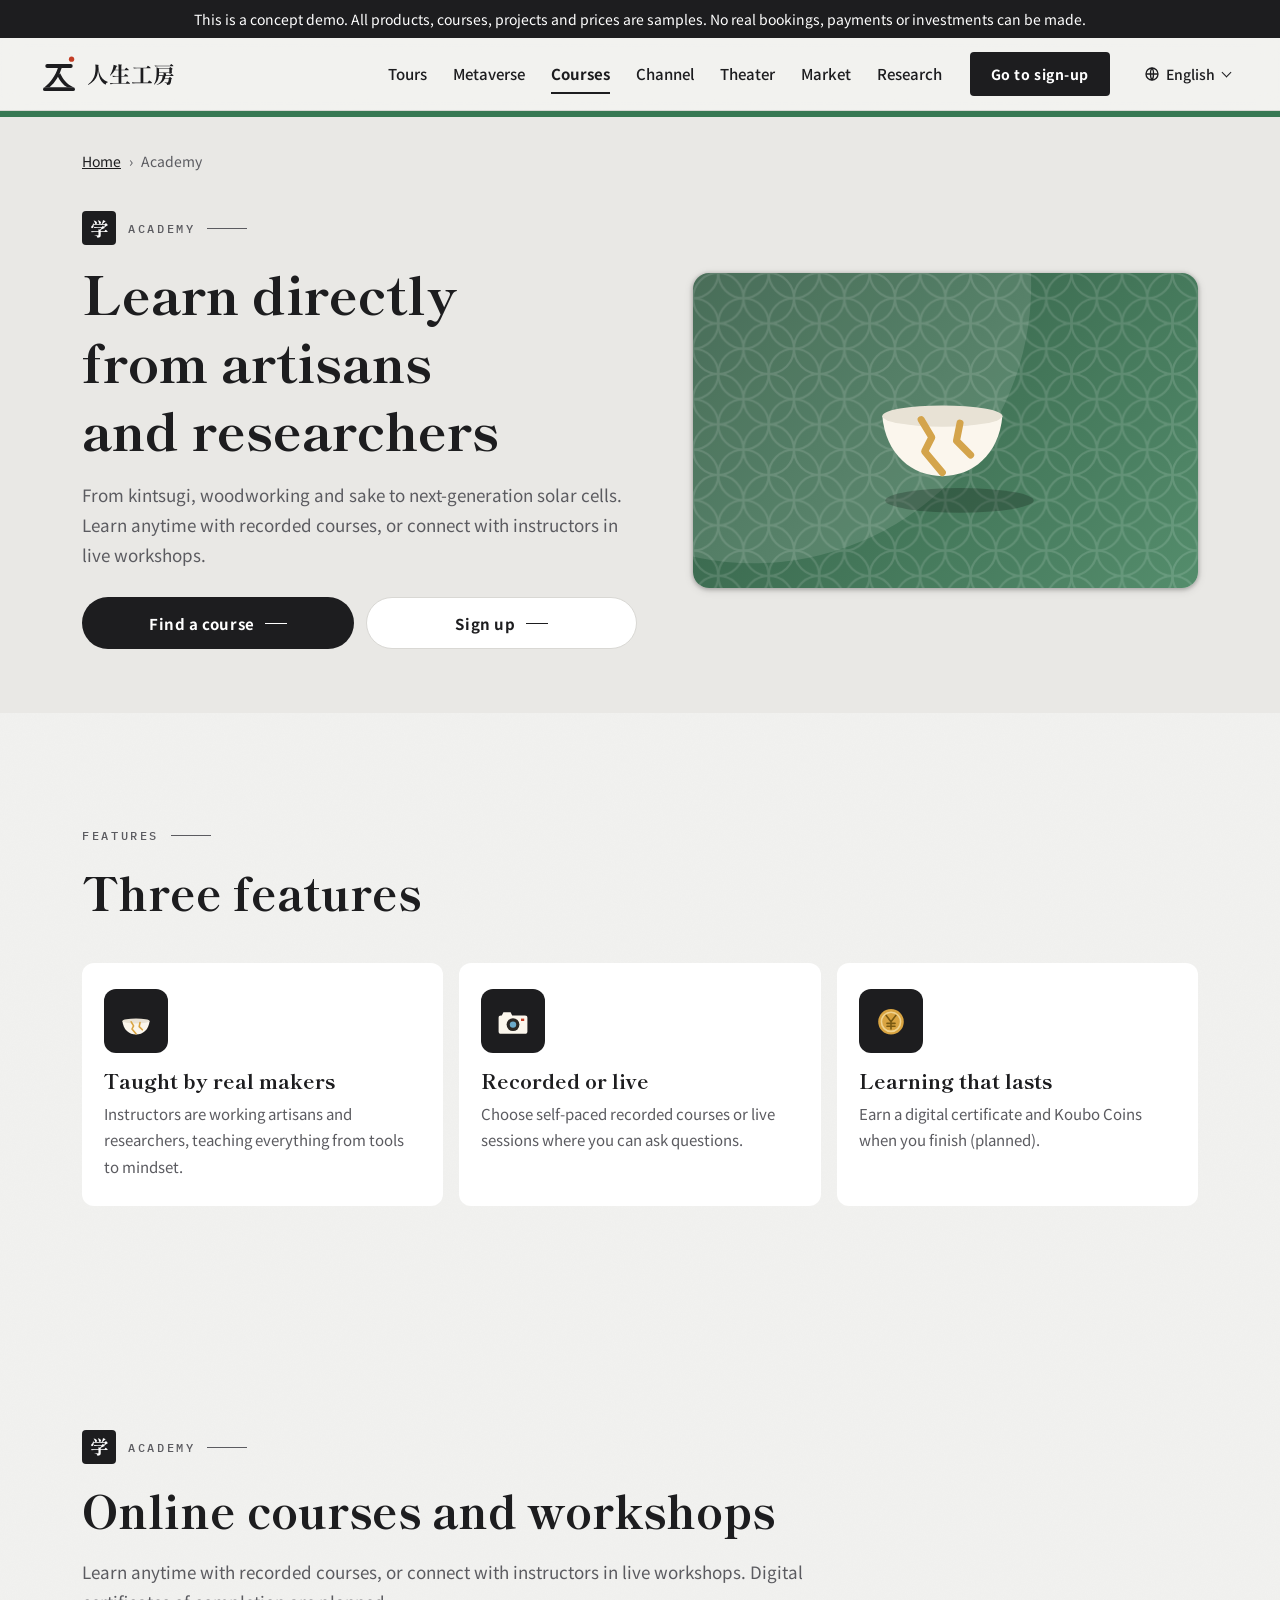
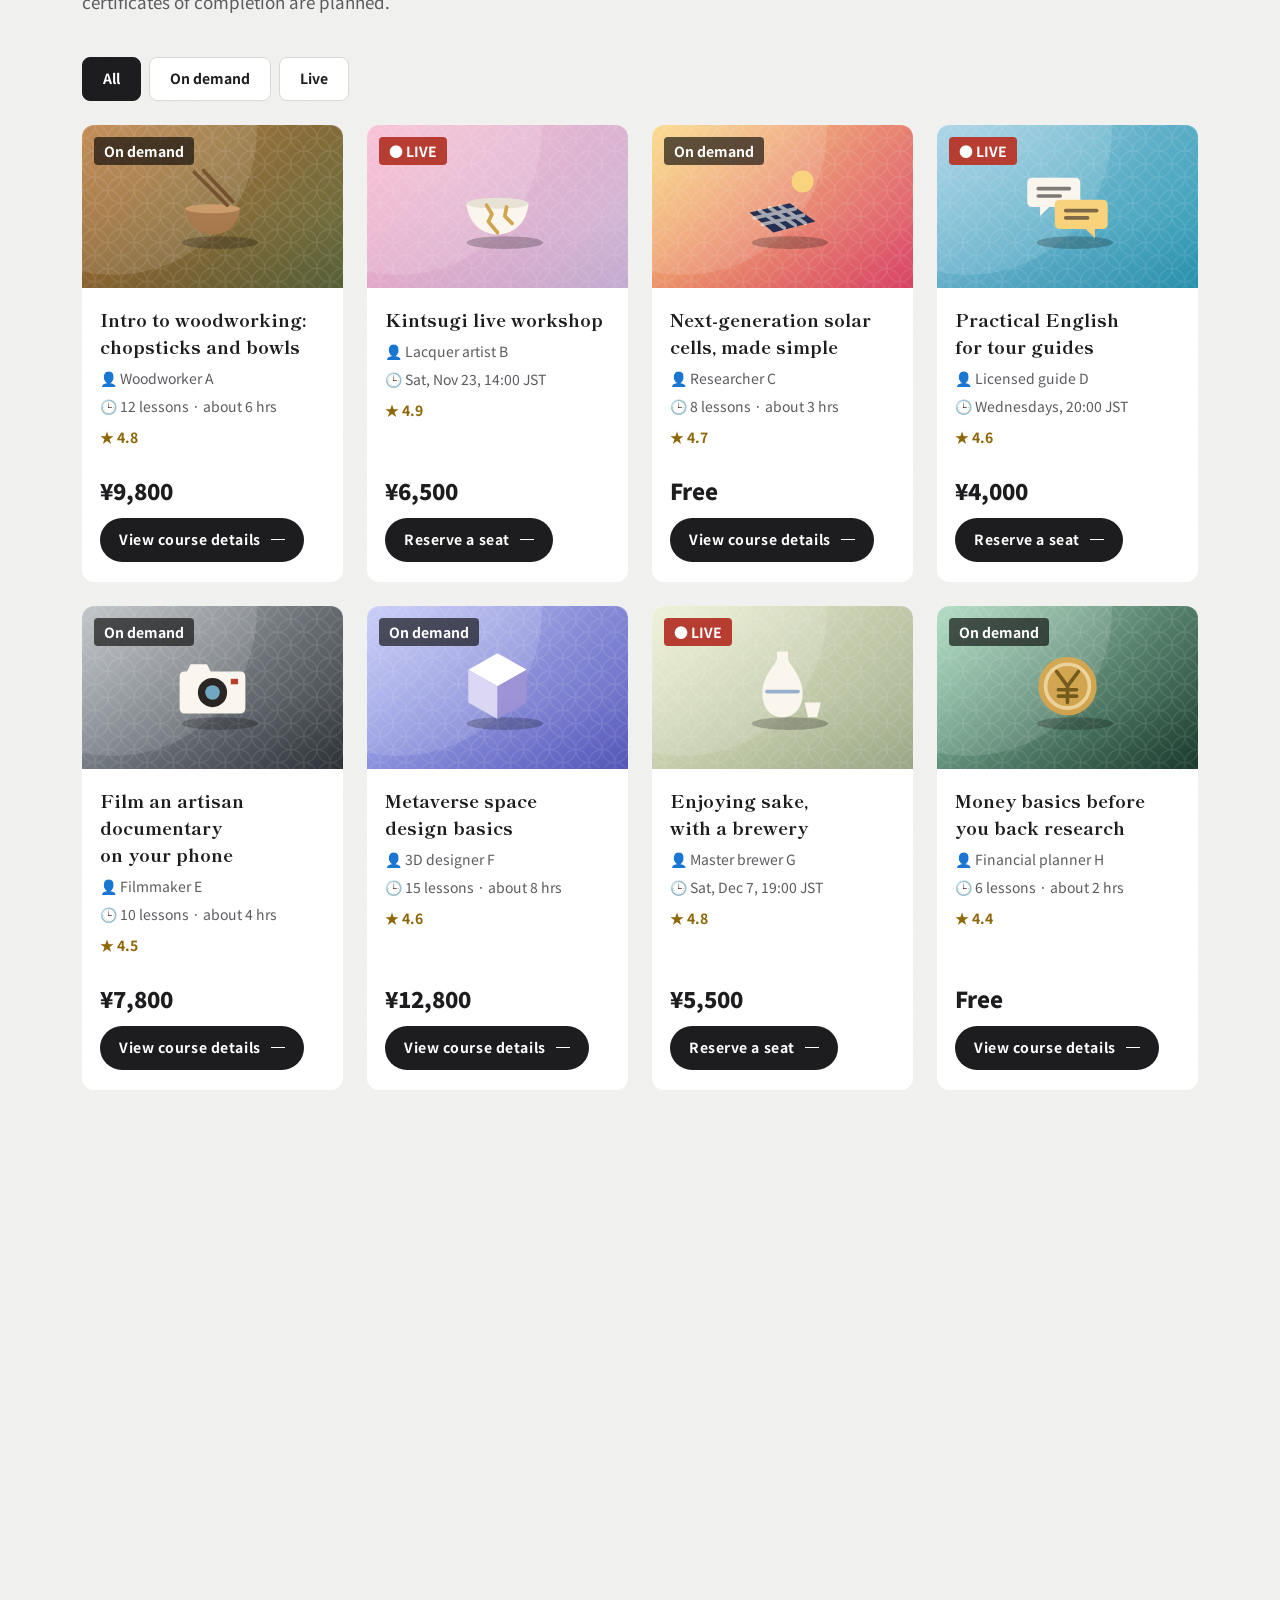
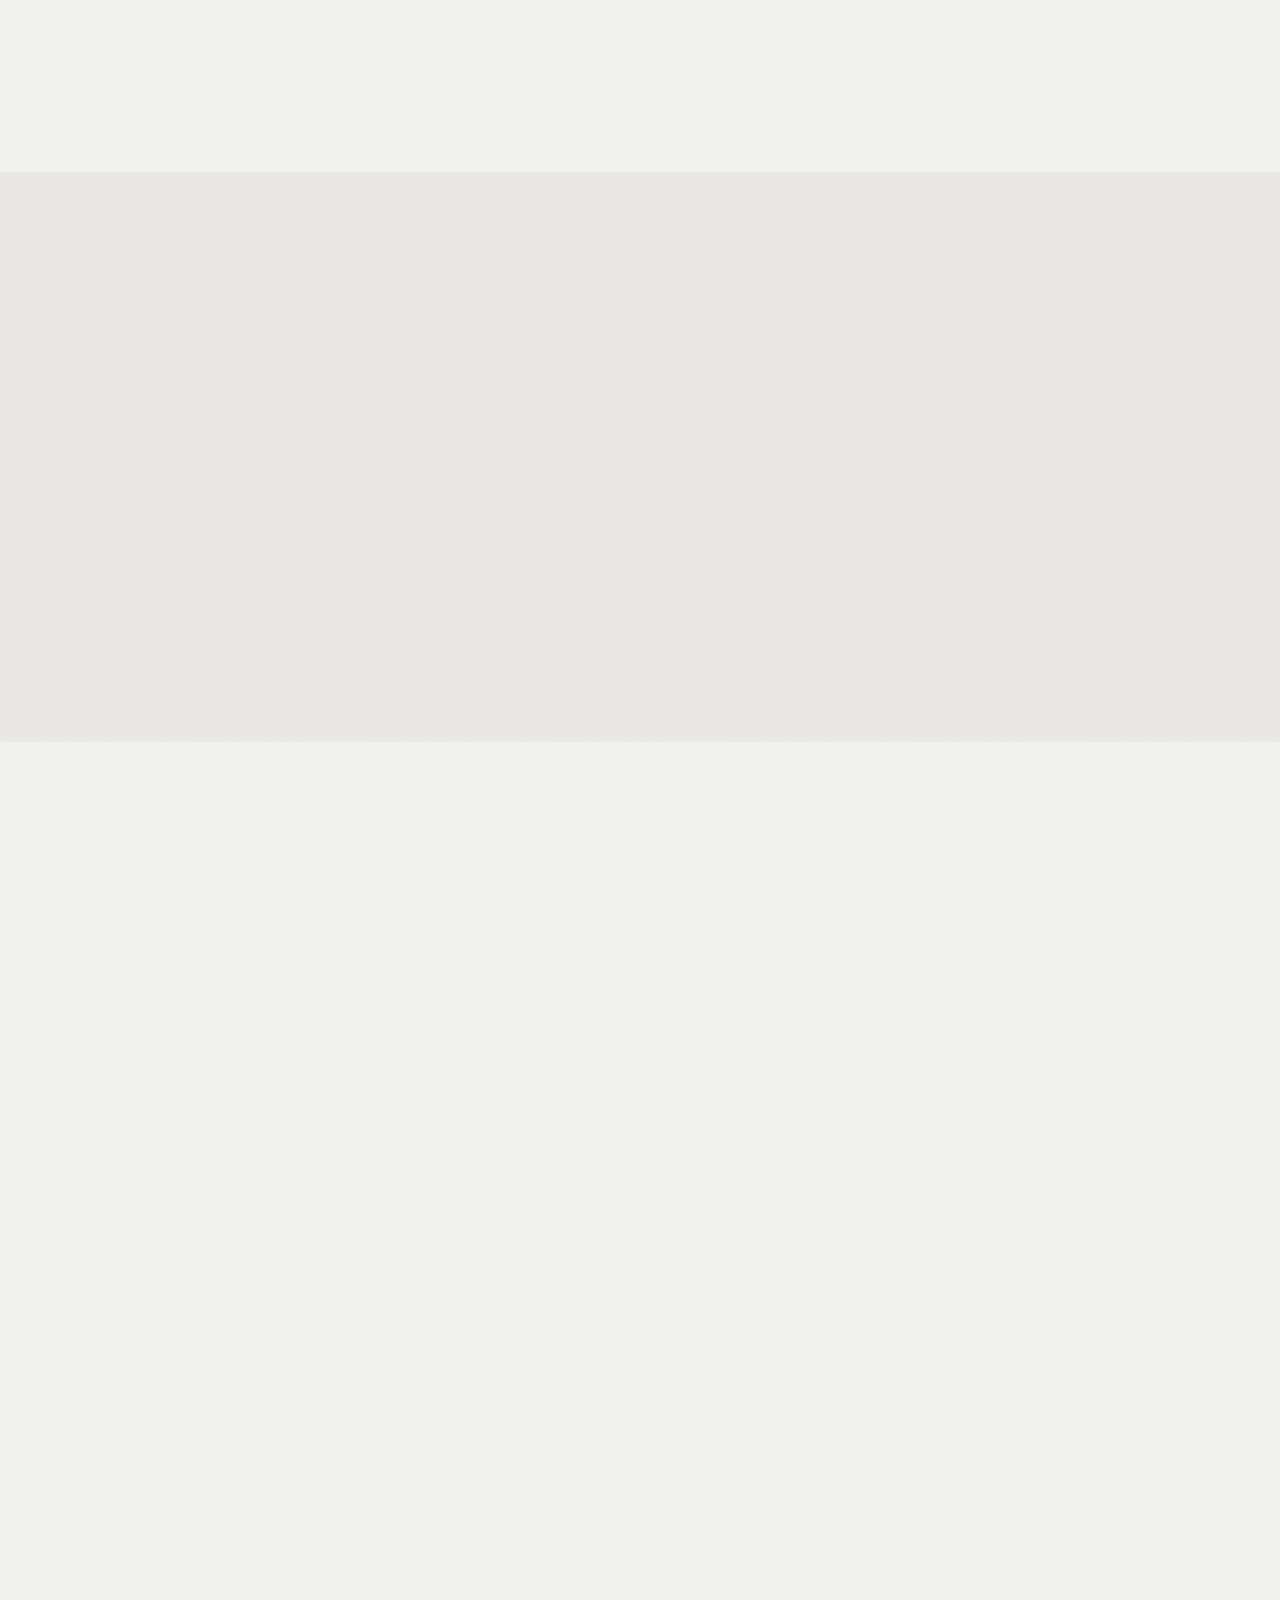
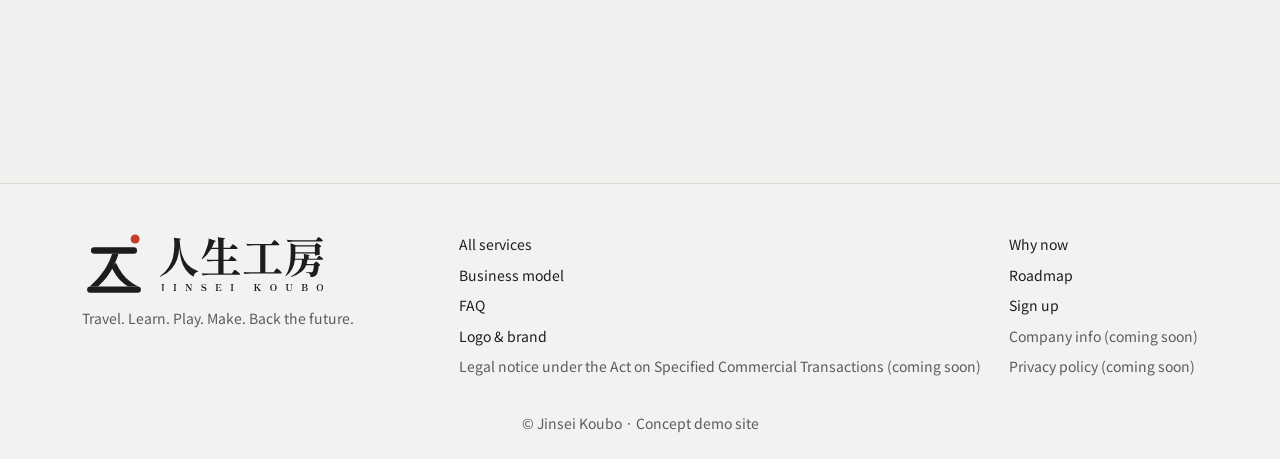
==== commit 5ac4f163: "動きの演出を追加し、速度・アクセシビリティ・SEOを計測して改善 - 演出：ファーストビューの「創」の押印、霞の雲の流れ、数字のカウントアップ、七つの印、   カードの時間差表示、ページ切り替えのなめ" ====
--- a/academy.html
+++ b/academy.html
@@ -21,8 +21,10 @@
   <meta name="twitter:card" content="summary_large_image">
   <link rel="preconnect" href="https://fonts.googleapis.com">
   <link rel="preconnect" href="https://fonts.gstatic.com" crossorigin>
-  <link href="https://fonts.googleapis.com/css2?family=Noto+Sans+JP:wght@400;500;700;900&family=Shippori+Mincho:wght@600;700;800&family=IBM+Plex+Mono:wght@500;600&display=swap" rel="stylesheet">
+  <link rel="preload" as="style" href="https://fonts.googleapis.com/css2?family=Noto+Sans+JP:wght@400;500;700;900&family=Shippori+Mincho:wght@600;700;800&family=IBM+Plex+Mono:wght@500;600&display=swap" onload="this.onload=null;this.rel='stylesheet'">
+  <noscript><link rel="stylesheet" href="https://fonts.googleapis.com/css2?family=Noto+Sans+JP:wght@400;500;700;900&family=Shippori+Mincho:wght@600;700;800&family=IBM+Plex+Mono:wght@500;600&display=swap"></noscript>
   <link rel="stylesheet" href="assets/css/style.css">
+  <script type="application/ld+json">{"@context": "https://schema.org", "@type": "BreadcrumbList", "itemListElement": [{"@type": "ListItem", "position": 1, "name": "人生工房", "item": "https://shomayamamoto-ai.github.io/jinseikoubo/"}, {"@type": "ListItem", "position": 2, "name": "アカデミー", "item": "https://shomayamamoto-ai.github.io/jinseikoubo/academy.html"}]}</script>
 </head>
 <body>
   <svg xmlns="http://www.w3.org/2000/svg" style="display:none"><symbol id="lg-mark" viewBox="0 0 100 100"><g fill="currentColor"><rect x="14" y="24" width="72" height="10" rx="5"/><path d="M47 34H57C51 54 41 71 25 85H12C28 71 41 54 47 34Z"/><path d="M46 55L53 48C61 65 71 77 88 85H72C61 79 53 69 46 55Z"/><rect x="8" y="85" width="84" height="10" rx="5"/></g><g fill="var(--logo-sun, #c33e25)"><circle cx="83" cy="11" r="7"/></g></symbol><symbol id="lg-kanji" viewBox="0 0 261.13 64.00"><g fill="currentColor"><path d="M28.39 2.16Q33.25 2.36 33.25 3.1Q33.25 3.37 32.57 3.84L31.36 4.59Q32.1 18.34 34.9 27.79Q37.7 37.23 43.94 43.9Q50.17 50.58 60.97 54.76L60.83 55.57Q57.93 56.11 56.11 58.13Q54.29 60.16 53.68 63.46Q45.79 59.08 41.07 52.43Q36.35 45.79 34.06 37.23Q31.76 28.66 30.89 17.06Q30.21 27.04 27.62 35.14Q25.02 43.23 18.58 50.65Q12.14 58.07 0.67 63.8L0 62.85Q8.9 56.11 13.83 48.35Q18.75 40.6 20.64 32.61Q22.52 24.62 22.93 14.9L23 12.54Q23 6.61 22.19 1.28Z"/><path d="M111.81 33.45Q112.22 32.98 112.83 32.13Q113.43 31.29 113.8 30.89Q114.17 30.48 114.44 30.48Q114.85 30.48 116.87 32Q118.9 33.52 120.72 35.14Q122.54 36.75 122.54 37.23Q122.27 38.31 120.78 38.31H101.63V58.54H114.92L117.07 55.5Q117.34 55.1 118.02 54.19Q118.69 53.28 119.1 52.84Q119.5 52.4 119.77 52.4Q120.18 52.4 122.27 53.99Q124.36 55.57 126.21 57.26Q128.07 58.94 128.07 59.41Q127.8 60.49 126.18 60.49H78.57Q73.78 60.56 68.45 61.44L66.77 58Q70.47 58.4 75.73 58.54H93.27V38.31H86.26Q81.47 38.37 76.14 39.25L74.39 35.81Q78.09 36.21 83.36 36.35H93.27V19.09H81.8Q75.67 29.54 67.44 35.61L66.7 35Q71.49 27.72 75.06 16.99Q76.14 13.76 77.02 9.44Q77.89 5.13 77.96 2.43L89.63 6.27Q89.49 6.88 88.85 7.28Q88.21 7.69 87.13 7.69Q84.77 13.69 82.82 17.2H93.27V14.36Q93.27 5.87 92.39 0.54L103.99 1.96Q103.86 2.77 103.35 3.24Q102.85 3.71 101.63 3.91V17.2H111.81L113.91 14.36Q114.24 13.89 114.85 13.08Q115.46 12.27 115.83 11.87Q116.2 11.46 116.47 11.46Q116.87 11.46 118.86 12.91Q120.85 14.36 122.64 15.95Q124.43 17.53 124.43 18.01Q124.22 19.09 122.54 19.09H101.63V36.35H109.72Z"/><path d="M180.2 8.09Q180.47 7.69 181.14 6.78Q181.82 5.87 182.22 5.43Q182.63 4.99 182.9 4.99Q183.3 4.99 185.36 6.58Q187.41 8.16 189.27 9.88Q191.12 11.6 191.12 12.07Q190.99 12.61 190.45 12.88Q189.91 13.15 189.23 13.15H168.6V56.45H181.88L184.11 53.34Q184.45 52.87 185.09 51.96Q185.73 51.05 186.13 50.61Q186.54 50.17 186.81 50.17Q187.21 50.17 189.27 51.76Q191.33 53.34 193.18 55.06Q195.03 56.78 195.03 57.26Q194.77 58.34 193.15 58.34H145.6Q140.81 58.4 135.49 59.28L133.8 55.91Q137.51 56.31 142.77 56.45H160.3V13.15H149.92Q145.13 13.22 139.8 14.09L138.05 10.66Q141.76 11.06 147.02 11.19H178.04Z"/><path d="M251.41 2.56Q251.68 2.23 252.22 1.48Q252.76 0.74 253.1 0.37Q253.44 0 253.71 0Q254.11 0 255.83 1.32Q257.55 2.63 259.03 4.05Q260.52 5.46 260.52 5.93Q260.25 7.01 258.77 7.01H214.73Q209.94 7.08 204.61 7.96L202.86 4.59Q206.57 4.99 211.83 5.13H249.59ZM248.72 11.4Q249.05 11.06 249.73 10.25Q250.4 9.44 250.81 9.44Q251.21 9.44 253 10.69Q254.79 11.94 256.34 13.32Q257.89 14.7 257.89 15.17Q257.62 15.58 256.94 15.95Q256.27 16.32 255.39 16.46V20.3L255.46 22.59Q255.53 25.22 255.73 27.58Q255.46 28.19 253.17 28.97Q250.87 29.74 249.12 29.74Q247.64 29.74 247.64 28.39Q247.7 28.19 247.74 27.95Q247.77 27.72 247.84 27.45V26.23H216.55Q216.55 31.09 216.14 34.66H230.44Q230.44 29.74 229.97 26.64Q235.16 27.85 237.12 28.49Q239.07 29.13 239.07 29.61Q239.07 29.88 238.74 30.08L237.86 30.68V34.66H250.6L252.36 32.24Q252.7 31.83 253.2 31.16Q253.71 30.48 254.01 30.15Q254.31 29.81 254.58 29.81Q254.99 29.81 256.64 31.06Q258.29 32.3 259.71 33.65Q261.13 35 261.13 35.47Q260.86 36.55 259.3 36.55H235.9Q235.5 40.06 234.62 43.09H245.75L247.5 41.21Q247.77 40.94 248.31 40.4Q248.85 39.86 249.19 39.59Q249.53 39.32 249.8 39.32Q250.2 39.32 251.82 40.56Q253.44 41.81 254.85 43.23Q256.27 44.64 256.27 45.12Q255.66 45.99 253.91 46.26Q253.3 53.21 252.16 56.92Q251.01 60.63 248.85 62.18Q247.44 63.19 245.51 63.6Q243.59 64 240.83 64Q240.96 60.7 239.61 59.28Q237.93 57.59 233.68 56.85L233.74 55.91Q235.84 56.11 238.06 56.28Q240.29 56.45 241.7 56.45Q243.12 56.45 243.79 55.97Q245.41 54.63 246.29 45.05H233.95Q231.72 50.98 226.16 55.7Q220.59 60.43 209.94 63.93L209.33 63.06Q216.75 59.08 220.63 54.69Q224.51 50.31 225.79 46.06Q227.07 41.81 227.27 36.55H215.94Q213.65 54.22 201.31 62.99L200.77 62.45Q205.83 54.9 207.48 45.79Q209.13 36.69 209.13 25.56V17.87Q209.13 12.95 208.66 9.85L217.76 13.35H247.17ZM247.84 24.28V15.31H216.55V24.28Z"/></g></symbol><symbol id="lg-roman" viewBox="0 0 261.13 11"><g fill="currentColor"><path d="M0 12.18Q0 11.82 0.22 11.62Q0.43 11.42 0.7 11.42Q1.12 11.42 1.51 11.76Q1.71 11.92 2.09 12.39Q2.28 12.61 2.42 12.73Q2.56 12.85 2.71 12.85Q2.82 12.85 2.91 12.8Q3 12.76 3.03 12.7Q3.35 12.45 3.5 11.64Q3.65 10.84 3.65 9.27V1.59Q3.65 0.88 3.3 0.63Q2.95 0.39 2.38 0.39H2.19Q2.09 0.39 2.09 0.21Q2.09 0.01 2.19 0.01H7.02Q7.14 0.01 7.14 0.21Q7.14 0.39 7.02 0.39H6.84Q6.29 0.39 5.94 0.64Q5.59 0.89 5.59 1.59L5.6 9.36Q5.6 10.91 5.01 11.84Q4.41 12.77 3.58 13.15Q2.76 13.53 2 13.53Q1.42 13.53 0.96 13.33Q0.51 13.12 0.25 12.8Q0 12.49 0 12.18Z"/><path d="M21.5 11Q21.4 11 21.4 10.81Q21.4 10.64 21.5 10.64H21.68Q22.25 10.64 22.59 10.39Q22.93 10.14 22.93 9.45L22.95 1.58Q22.95 0.88 22.6 0.63Q22.25 0.39 21.68 0.39H21.5Q21.4 0.39 21.4 0.19Q21.4 0.01 21.5 0.01H26.33Q26.44 0.01 26.44 0.19Q26.44 0.39 26.33 0.39H26.15Q25.57 0.39 25.24 0.63Q24.9 0.88 24.9 1.58V9.45Q24.9 10.15 25.24 10.4Q25.59 10.64 26.15 10.64H26.33Q26.44 10.64 26.44 10.81Q26.44 11 26.33 11Z"/><path d="M40.8 11Q40.71 11 40.71 10.81Q40.71 10.64 40.8 10.64H40.95Q41.44 10.64 41.83 10.28Q42.23 9.93 42.23 9.29V1.43Q42.03 0.94 41.74 0.7Q41.45 0.46 40.99 0.39L40.8 0.37Q40.74 0.36 40.72 0.32Q40.69 0.28 40.69 0.19Q40.69 0.01 40.8 0.01H43.88L49.46 8.05V1.71Q49.46 1.09 49.05 0.74Q48.65 0.39 48.16 0.37H48.01Q47.91 0.37 47.91 0.19Q47.91 0.01 48.01 0.01H51.48Q51.59 0.01 51.59 0.19Q51.59 0.37 51.48 0.37H51.31Q50.81 0.39 50.43 0.74Q50.04 1.09 50.04 1.71V11H49.1L42.82 1.91V9.29Q42.82 9.93 43.23 10.28Q43.63 10.64 44.11 10.64H44.27Q44.37 10.64 44.37 10.81Q44.37 11 44.27 11Z"/><path d="M67.9 10.63Q67.71 10.54 67.53 10.54Q67.32 10.54 67.1 10.68Q66.87 10.82 66.56 11.13L65.88 8.21L65.85 8.08Q65.85 8.05 65.88 8.02Q65.92 7.99 65.96 7.97Q66 7.96 66.01 7.94Q66.04 7.93 66.1 7.93Q66.16 7.93 66.26 8.05Q67.93 10.58 70.3 10.58Q71.26 10.58 71.91 10.09Q72.55 9.6 72.55 8.63Q72.55 7.5 71.32 6.95Q70.71 6.68 69.68 6.35Q69.54 6.3 69.01 6.13Q68.47 5.95 68.05 5.74Q66.29 4.84 66.29 3.06Q66.29 2.38 66.61 1.65Q66.92 0.92 67.7 0.39Q68.48 -0.13 69.78 -0.13Q70.24 -0.13 70.68 -0.03Q71.12 0.07 71.75 0.28Q71.99 0.37 72.17 0.37Q72.58 0.37 73 -0.13L73.76 2.44L73.79 2.55Q73.79 2.64 73.66 2.68Q73.57 2.71 73.52 2.71Q73.45 2.71 73.37 2.62Q73.19 2.33 72.73 1.81Q72.27 1.3 71.49 0.84Q70.71 0.39 69.74 0.39Q68.87 0.39 68.41 0.75Q67.95 1.12 67.8 1.54Q67.65 1.95 67.65 2.25Q67.65 3.2 68.63 3.73Q68.95 3.89 69.46 4.08Q69.97 4.26 70.51 4.44Q71.76 4.84 72.39 5.13Q73.45 5.63 73.89 6.36Q74.34 7.08 74.34 7.91Q74.34 8.84 73.89 9.58Q73.43 10.33 72.55 10.76Q71.67 11.19 70.45 11.19Q69.33 11.19 67.9 10.63Z"/><path d="M98.57 8.18Q98.57 8.24 98.54 8.3Q98.51 8.36 98.5 8.41L97.92 9.94L97.53 11H88.72Q88.6 11 88.6 10.81Q88.6 10.64 88.72 10.64H88.9Q89.46 10.64 89.81 10.39Q90.15 10.14 90.15 9.43V1.57Q90.15 0.86 89.8 0.62Q89.45 0.37 88.9 0.37H88.72Q88.6 0.37 88.6 0.18Q88.6 0.01 88.72 0.01H97.17Q97.47 0.52 97.77 1.1Q98.08 1.68 98.21 1.95L98.23 2.01Q98.23 2.07 98.12 2.15Q98.06 2.18 98.02 2.18Q97.95 2.18 97.89 2.12Q97.26 1.48 96.19 0.96Q95.13 0.45 94.05 0.45H93.77Q93.16 0.45 92.83 0.5Q92.49 0.55 92.3 0.75Q92.1 0.94 92.1 1.37V5.05H93.31Q94.13 5.05 94.41 5.04Q95.05 5.02 95.42 4.58Q95.78 4.14 95.78 3.58Q95.78 3.47 95.98 3.47Q96.08 3.47 96.12 3.5Q96.16 3.52 96.16 3.58V7.05Q96.16 7.11 96.12 7.13Q96.08 7.15 95.98 7.15Q95.78 7.15 95.78 7.05Q95.78 6.48 95.42 6.05Q95.05 5.62 94.41 5.6Q94.13 5.59 93.31 5.59H92.1V9.61Q92.1 10.14 92.42 10.32Q92.74 10.51 93.43 10.55Q93.58 10.57 93.89 10.57Q94.2 10.57 94.4 10.55Q95.71 10.48 96.6 9.77Q97.48 9.06 98.23 8.05Q98.27 7.99 98.35 7.99Q98.41 7.99 98.47 8.02Q98.57 8.06 98.57 8.18Z"/><path d="M112.93 11Q112.83 11 112.83 10.81Q112.83 10.64 112.93 10.64H113.11Q113.68 10.64 114.02 10.39Q114.36 10.14 114.36 9.45L114.38 1.58Q114.38 0.88 114.03 0.63Q113.68 0.39 113.11 0.39H112.93Q112.83 0.39 112.83 0.19Q112.83 0.01 112.93 0.01H117.76Q117.87 0.01 117.87 0.19Q117.87 0.39 117.76 0.39H117.58Q117 0.39 116.67 0.63Q116.33 0.88 116.33 1.58V9.45Q116.33 10.15 116.67 10.4Q117.02 10.64 117.58 10.64H117.76Q117.87 10.64 117.87 10.81Q117.87 11 117.76 11Z"/><path d="M161.97 10.82Q161.97 11 161.87 11H156.88Q156.77 11 156.77 10.82Q156.77 10.63 156.88 10.63Q157.35 10.63 157.6 10.52Q157.84 10.42 157.84 10.18Q157.84 9.93 157.5 9.45L155.83 7.29L154.59 5.69L154.07 6.23L153.66 6.66V9.43Q153.66 10.14 154 10.38Q154.34 10.63 154.91 10.63H155.09Q155.19 10.63 155.19 10.81Q155.19 11 155.09 11H150.26Q150.15 11 150.15 10.81Q150.15 10.63 150.26 10.63H150.45Q151.02 10.63 151.35 10.37Q151.69 10.12 151.69 9.43V1.58Q151.69 0.88 151.35 0.63Q151 0.39 150.45 0.39H150.26Q150.15 0.39 150.15 0.19Q150.15 0.01 150.26 0.01H155.09Q155.21 0.01 155.21 0.19Q155.21 0.39 155.09 0.39H154.91Q154.33 0.39 153.99 0.63Q153.66 0.88 153.66 1.58V5.87Q154.85 4.62 156.17 3.22Q157.49 1.82 157.77 1.49Q157.99 1.22 157.99 1Q157.99 0.72 157.68 0.54Q157.37 0.37 156.83 0.37Q156.73 0.37 156.73 0.18Q156.73 0.01 156.83 0.01H161.23Q161.35 0.01 161.35 0.18Q161.35 0.37 161.23 0.37Q159.84 0.37 158.66 1.51Q158.44 1.7 156.25 3.98L155.98 4.25L156.76 5.28Q159.16 8.53 159.74 9.24Q160.2 9.82 160.46 10.08Q160.72 10.34 161.05 10.49Q161.38 10.63 161.87 10.63Q161.97 10.63 161.97 10.82Z"/><path d="M176.23 5.53Q176.23 3.74 177.01 2.46Q177.8 1.18 179 0.52Q180.21 -0.13 181.46 -0.13Q182.71 -0.13 183.91 0.52Q185.11 1.18 185.9 2.46Q186.68 3.74 186.68 5.53Q186.68 7.32 185.9 8.6Q185.11 9.88 183.91 10.54Q182.71 11.19 181.46 11.19Q180.21 11.19 179 10.54Q177.8 9.88 177.01 8.6Q176.23 7.32 176.23 5.53ZM184.58 5.54Q184.58 3.86 184.16 2.68Q183.74 1.51 183.04 0.92Q182.34 0.34 181.48 0.34Q180.6 0.34 179.89 0.92Q179.18 1.51 178.77 2.68Q178.36 3.85 178.36 5.54Q178.36 7.23 178.77 8.4Q179.18 9.57 179.88 10.15Q180.58 10.73 181.46 10.73Q182.34 10.73 183.04 10.15Q183.74 9.57 184.16 8.4Q184.58 7.23 184.58 5.54Z"/><path d="M202.5 7.53V1.58Q202.5 0.88 202.15 0.63Q201.8 0.39 201.23 0.39H201.04Q200.94 0.39 200.94 0.19Q200.94 0.01 201.04 0.01H205.87Q205.97 0.01 205.97 0.19Q205.97 0.39 205.87 0.39H205.69Q205.11 0.39 204.77 0.63Q204.44 0.88 204.44 1.58V6.95Q204.44 7.93 204.6 8.7Q204.77 9.48 205.35 10.05Q205.93 10.61 207.09 10.61Q208.78 10.61 209.39 9.48Q210 8.35 210 6.63V1.71Q210 1.09 209.6 0.73Q209.19 0.37 208.72 0.37H208.57Q208.46 0.37 208.46 0.19Q208.46 0.01 208.57 0.01H212.04Q212.15 0.01 212.15 0.19Q212.15 0.37 212.04 0.37H211.89Q211.41 0.37 211.01 0.73Q210.61 1.09 210.61 1.71L210.58 7.07Q210.58 9.05 209.63 10.12Q208.67 11.19 206.93 11.19Q204.6 11.19 203.55 10.26Q202.5 9.33 202.5 7.53Z"/><path d="M226.4 10.82Q226.4 10.64 226.51 10.64H226.69Q227.25 10.64 227.6 10.39Q227.94 10.14 227.94 9.43V1.57Q227.94 0.86 227.6 0.62Q227.25 0.37 226.69 0.37H226.51Q226.45 0.37 226.43 0.33Q226.4 0.28 226.4 0.19Q226.4 0.01 226.51 0.01L229.83 0Q231.52 0 232.16 0.01Q233.14 0.03 233.97 0.34Q234.81 0.66 235.31 1.24Q235.81 1.83 235.81 2.61Q235.81 3.61 234.98 4.23Q234.15 4.84 232.92 5.14Q234.38 5.46 235.4 6.15Q236.42 6.84 236.42 7.97Q236.42 8.9 235.85 9.58Q235.27 10.27 234.32 10.63Q233.36 11 232.25 11L229.77 11.01L226.51 11Q226.45 11 226.43 10.96Q226.4 10.91 226.4 10.82ZM230.25 4.92Q232.22 4.92 232.92 4.28Q233.62 3.64 233.62 2.55Q233.62 1.62 233 1.04Q232.38 0.45 231.13 0.45Q230.47 0.45 230.19 0.66Q229.91 0.88 229.91 1.39V4.92ZM231.46 10.55Q232.72 10.55 233.48 9.9Q234.23 9.24 234.23 7.96Q234.23 6.77 233.37 6.07Q232.51 5.37 230.25 5.37H229.91V9.61Q229.91 10.15 230.19 10.35Q230.47 10.55 231.14 10.55Z"/><path d="M250.68 5.53Q250.68 3.74 251.46 2.46Q252.24 1.18 253.45 0.52Q254.66 -0.13 255.91 -0.13Q257.16 -0.13 258.36 0.52Q259.56 1.18 260.34 2.46Q261.13 3.74 261.13 5.53Q261.13 7.32 260.34 8.6Q259.56 9.88 258.36 10.54Q257.16 11.19 255.91 11.19Q254.66 11.19 253.45 10.54Q252.24 9.88 251.46 8.6Q250.68 7.32 250.68 5.53ZM259.02 5.54Q259.02 3.86 258.61 2.68Q258.19 1.51 257.49 0.92Q256.79 0.34 255.92 0.34Q255.04 0.34 254.34 0.92Q253.63 1.51 253.22 2.68Q252.81 3.85 252.81 5.54Q252.81 7.23 253.22 8.4Q253.63 9.57 254.33 10.15Q255.03 10.73 255.91 10.73Q256.79 10.73 257.49 10.15Q258.19 9.57 258.61 8.4Q259.02 7.23 259.02 5.54Z"/></g></symbol></svg>
@@ -39,7 +41,7 @@
         <svg class="logo__name" viewBox="0 0 261.13 64.00" aria-hidden="true" focusable="false"><use href="#lg-kanji"/></svg>
       </a>
       <div class="lang-switch">
-        <button class="lang-toggle" id="langToggle" type="button" aria-expanded="false" aria-controls="langMenu">日本語</button>
+        <button class="lang-toggle" id="langToggle" type="button" aria-expanded="false" aria-controls="langMenu" title="言語を選ぶ">日本語</button>
         <ul class="lang-menu" id="langMenu" hidden>
           <li><button type="button" data-lang="ja" lang="ja">日本語</button></li>
           <li><button type="button" data-lang="en" lang="en">English</button></li>
@@ -220,8 +222,8 @@
   <button class="to-top" id="toTop" type="button" aria-label="ページの先頭へ戻る">↑</button>
   <div class="toast" id="toast" role="status" aria-live="polite"></div>
 
-  <script src="assets/js/art.js"></script>
-  <script src="assets/js/i18n-pages.js"></script>
-  <script src="assets/js/main.js"></script>
+  <script src="assets/js/art.js" defer></script>
+  <script src="assets/js/i18n-pages.js" defer></script>
+  <script src="assets/js/main.js" defer></script>
 </body>
 </html>
--- a/assets/css/style.css
+++ b/assets/css/style.css
@@ -1176,3 +1176,85 @@
 .other:hover .other__arrow { transform: translateX(4px); }
 .nav a[aria-current="page"] { font-weight: 700; }
 @media (min-width: 1080px) { .nav a[aria-current="page"]::after { transform: scaleX(1); } }
+
+
+/* =========================================================
+   動きと演出（端末で「動きを減らす」設定の人には出さない）
+   ========================================================= */
+/* 「詳細を見る」：文字は墨色、下線だけサービスの色（コントラストを確保） */
+.more-link { color: var(--text); border-bottom: 2px solid var(--c, var(--text)); }
+
+@media (prefers-reduced-motion: no-preference) {
+  /* ページ切り替えを、なめらかにつなぐ（対応ブラウザのみ） */
+  @view-transition { navigation: auto; }
+  .header { view-transition-name: site-header; }
+  ::view-transition-old(root) { animation: vt-out var(--dur-medium) var(--ease-standard) both; }
+  ::view-transition-new(root) { animation: vt-in var(--dur-long) var(--ease-emph-decel) both; }
+  @keyframes vt-out { to { opacity: 0; transform: translateY(-8px); } }
+  @keyframes vt-in { from { opacity: 0; transform: translateY(12px); } }
+
+  /* ファーストビュー：「創」が印を押すように定まり、文章が順に現れる */
+  .hero__big { animation: stamp .9s var(--ease-emph-decel) .25s both; }
+  @keyframes stamp { from { opacity: 0; transform: scale(1.18); filter: blur(6px); } 60% { opacity: 1; filter: blur(0); } to { transform: none; } }
+  .hero__pre { animation: rise .8s var(--ease-emph-decel) .05s both; }
+  .hero__post { animation: rise .8s var(--ease-emph-decel) .7s both; }
+  .hero__eyebrow, .hero__lead { animation: fade-in 1s var(--ease-standard) .9s both; }
+  .hero__cta { animation: rise .8s var(--ease-emph-decel) 1.1s both; }
+  @keyframes fade-in { from { opacity: 0; } }
+
+  /* 霞の雲が、ゆっくり左右に流れる */
+  .kasumi span { animation: drift 26s ease-in-out infinite alternate; }
+  .kasumi span:nth-child(2n) { animation-duration: 34s; animation-direction: alternate-reverse; }
+  .kasumi span:nth-child(3n) { animation-duration: 40s; }
+  @keyframes drift { from { transform: translateX(-18px); } to { transform: translateX(26px); } }
+
+  /* 一覧のカードは時間差で現れる */
+  .reveal.is-anim { animation-delay: calc(var(--i, 0) * 70ms); }
+
+  /* 七つの印が、押されるように順に現れる */
+  .concept__stamps li { opacity: 0; }
+  .concept__stamps.is-in-view li { animation: press .5s var(--ease-emph-decel) both; animation-delay: calc(var(--n, 0) * 90ms); }
+  .concept__stamps li:nth-child(1) { --n: 0; } .concept__stamps li:nth-child(2) { --n: 1; } .concept__stamps li:nth-child(3) { --n: 2; }
+  .concept__stamps li:nth-child(4) { --n: 3; } .concept__stamps li:nth-child(5) { --n: 4; } .concept__stamps li:nth-child(6) { --n: 5; }
+  .concept__stamps li:nth-child(7) { --n: 6; }
+  @keyframes press { from { opacity: 0; transform: scale(1.5) rotate(-8deg); } 70% { opacity: 1; transform: scale(.94); } to { opacity: 1; transform: none; } }
+
+  /* サービスの帯：マウスを乗せると漢字の印が少し前へ */
+  .work__mark { transition: transform var(--dur-long) var(--ease-emph-decel); }
+  .work:hover .work__mark { transform: translateX(8px) scale(1.04); }
+
+  /* 詳細ページの見出しのイラストが、ゆっくり浮かぶ */
+  .page-hero__art > svg.art g { animation: float 6s ease-in-out infinite alternate; transform-box: fill-box; }
+  @keyframes float { from { transform: translateY(4px); } to { transform: translateY(-6px); } }
+}
+
+
+/* =========================================================
+   計測（Lighthouse）にもとづく修正
+   ========================================================= */
+/* 終了間近：文字を点滅させず（薄くなる瞬間にコントラストが下がるため）、赤い点を脈打たせる */
+.ends.is-soon { animation: none; }
+.ends.is-soon::before { content: ""; display: inline-block; width: 8px; height: 8px; margin-right: 6px; border-radius: 50%; background: currentColor; vertical-align: middle; animation: pulse 1.2s ease-in-out infinite; }
+@keyframes pulse { 50% { transform: scale(.55); opacity: .5; } }
+@media (prefers-reduced-motion: reduce) { .ends.is-soon::before { animation: none; } }
+/* 🌐 は飾りなので、読み上げの対象から外す */
+.lang-toggle::before { content: "🌐" / ""; }
+
+
+/* 画面の外にあるセクションは、近づくまで描画を後回しにする（表示を速くする） */
+main > section:not(.hero):not(.page-hero) { content-visibility: auto; contain-intrinsic-size: auto 900px; }
+
+/* 言語ボタンの地球の印は、絵文字ではなく図形で描く（読み上げ名と見た目を一致させる） */
+.lang-toggle::before {
+  content: ""; width: 16px; height: 16px; flex-shrink: 0; background: currentColor;
+  -webkit-mask: url("data:image/svg+xml,%3Csvg xmlns='http://www.w3.org/2000/svg' viewBox='0 0 24 24' fill='none' stroke='%23000' stroke-width='2'%3E%3Ccircle cx='12' cy='12' r='9'/%3E%3Cpath d='M3 12h18M12 3c-3 3-3 15 0 18M12 3c3 3 3 15 0 18'/%3E%3C/svg%3E") center / contain no-repeat;
+          mask: url("data:image/svg+xml,%3Csvg xmlns='http://www.w3.org/2000/svg' viewBox='0 0 24 24' fill='none' stroke='%23000' stroke-width='2'%3E%3Ccircle cx='12' cy='12' r='9'/%3E%3Cpath d='M3 12h18M12 3c-3 3-3 15 0 18M12 3c3 3 3 15 0 18'/%3E%3C/svg%3E") center / contain no-repeat;
+}
+
+/* ツアーは次の暗いセクションと計測上の位置が重なって誤検知されるため、後回しの対象から外す */
+main > section#tour { content-visibility: visible; }
+
+/* 後回しにする対象を整理：トップページでは、暗いセクションより後ろの明るいセクションだけ
+   （計測ツールが、後回し中の位置のずれを「文字と背景の重なり」と誤検知するのを防ぐ） */
+main:has(> .hero) > section { content-visibility: visible; }
+main:has(> .hero) > section:is(#market, #fund, #ecosystem, #model, #roadmap, #faq) { content-visibility: auto; }
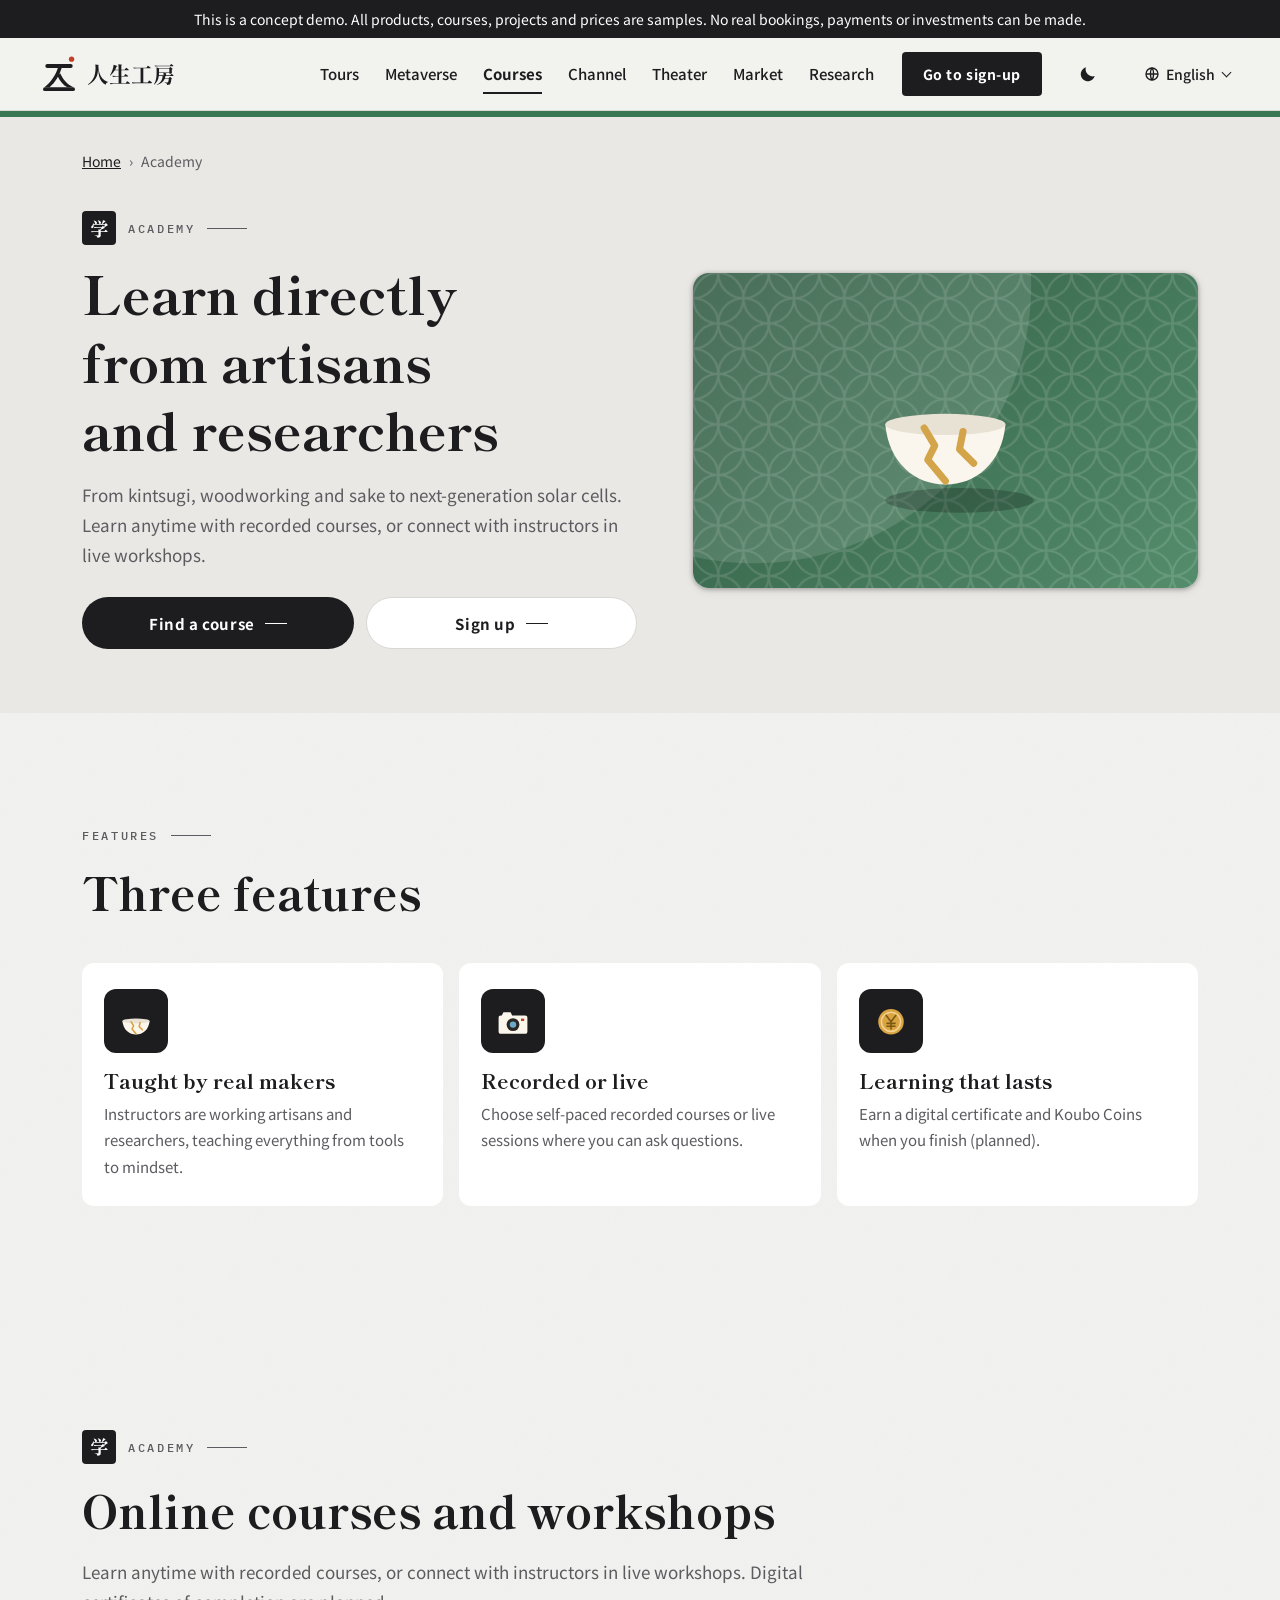
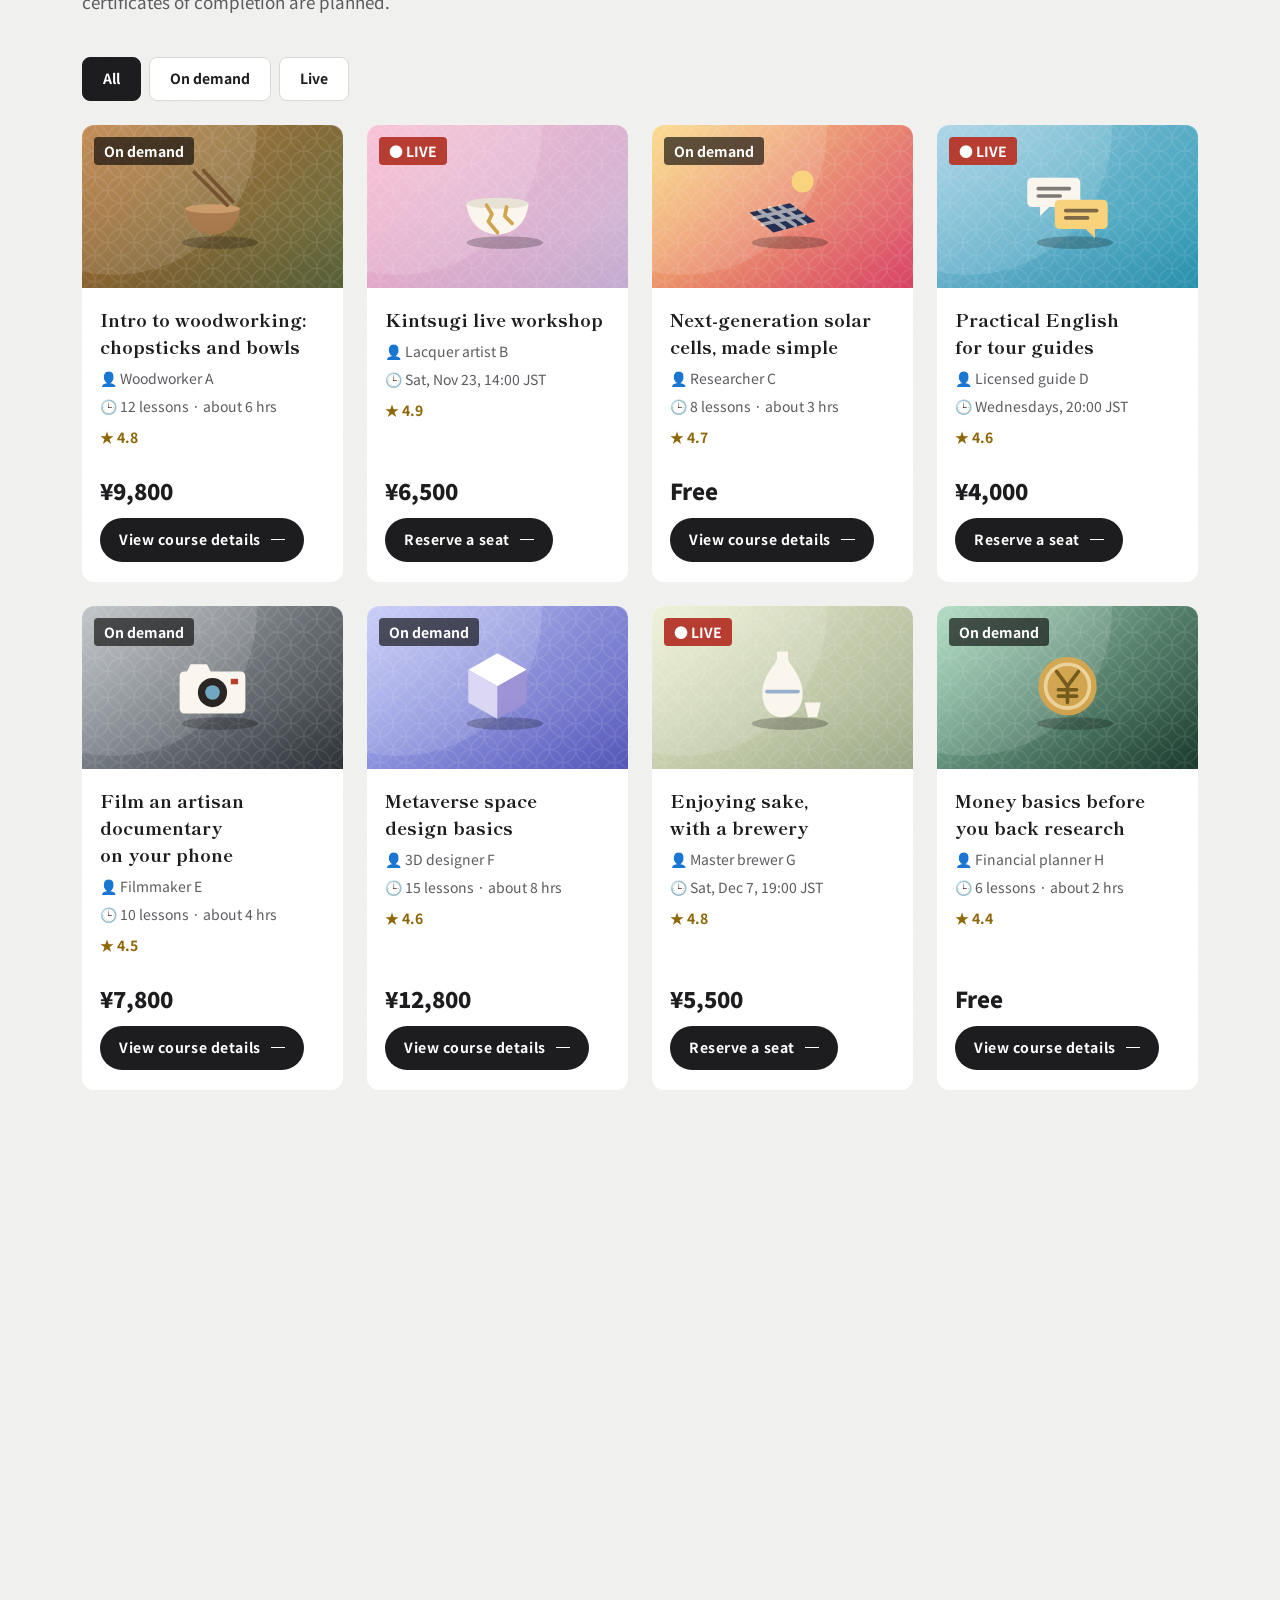
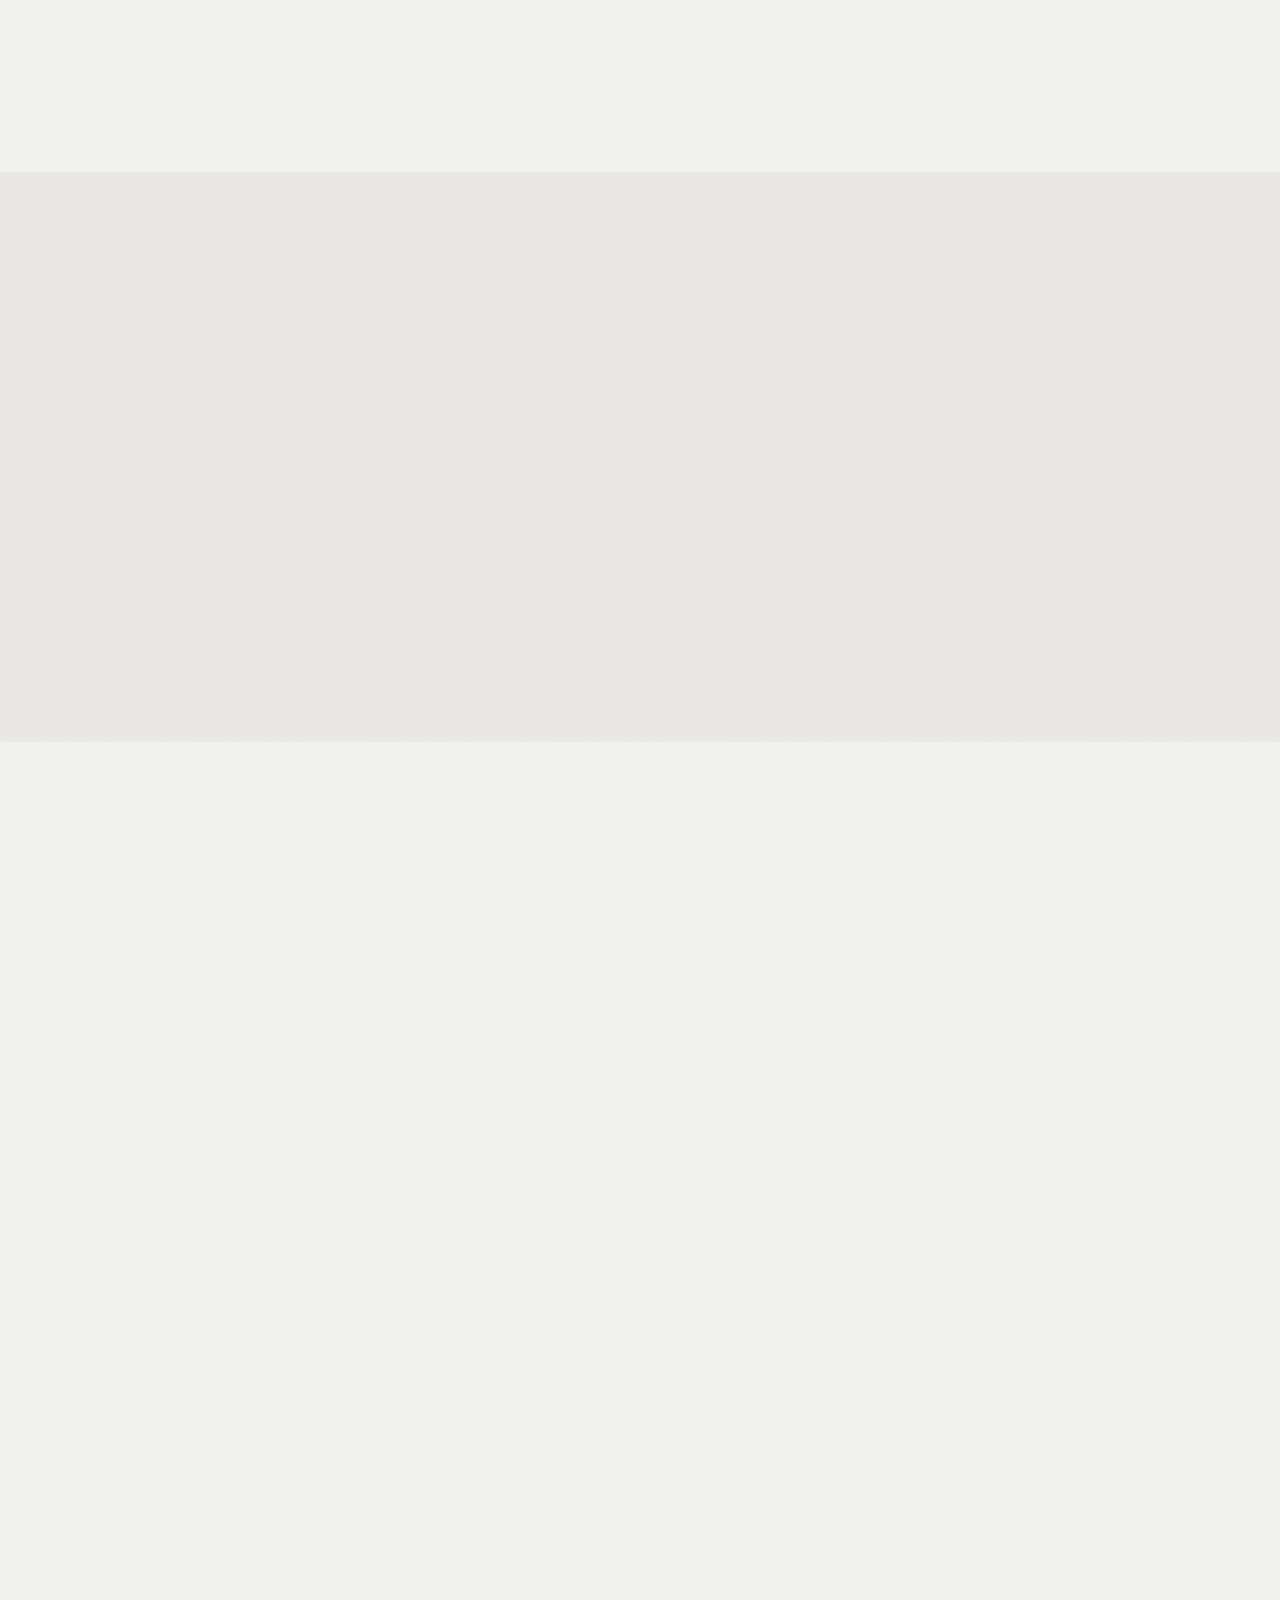
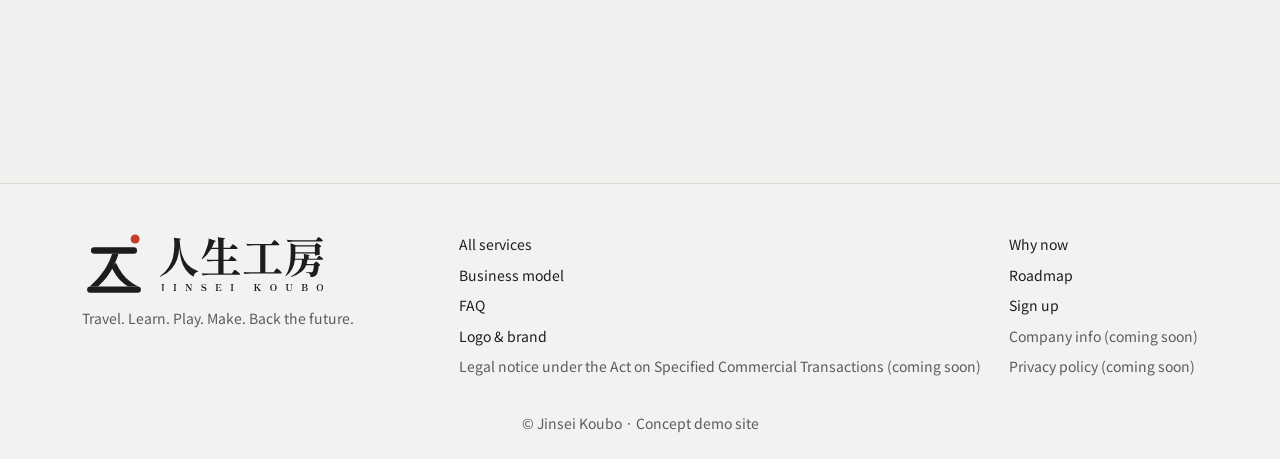
==== commit 2abe6168: "明るい表示・暗い表示の切り替えボタンを追加 - ヘッダー（スマホではメニューの中）に切り替えボタン。選んだ表示を記憶し、   ページを開いた瞬間から反映（ちらつき防止） - ボタンで暗くした状態でも、" ====
--- a/academy.html
+++ b/academy.html
@@ -4,6 +4,7 @@
   <meta charset="utf-8">
   <meta name="viewport" content="width=device-width, initial-scale=1, viewport-fit=cover">
   <meta name="claude:viewport-fit-sides" content="cover">
+  <script>try{var t=localStorage.getItem("jinseikoubo-theme");if(t==="light"||t==="dark")document.documentElement.setAttribute("data-theme",t)}catch(e){}</script>
   <title>アカデミー｜人生工房</title>
   <meta name="jk:title-en" content="Academy | Jinsei Koubo">
   <meta name="description" content="金継ぎ・木工・日本酒から、次世代の太陽電池まで。録画の講座でいつでも学べるほか、講師とつながるライブのワークショップも開きます。">
@@ -31,7 +32,7 @@
   <a class="skip" href="#main">本文へスキップ</a>
 
   <div class="demo-bar" role="note">
-    このサイトは構想段階のデモです。表示している商品・講座・案件・金額はすべてサンプルで、実際の申込・決済・投資はできません。
+    このサイトは構想段階のデモです。表示している商品・講座・案件・金額はすべてサンプルで、実際の申込み・決済・投資はできません。
   </div>
 
   <header class="header" id="top">
@@ -40,6 +41,7 @@
         <svg class="logo__mark" viewBox="0 0 100 100" aria-hidden="true" focusable="false"><use href="#lg-mark"/></svg>
         <svg class="logo__name" viewBox="0 0 261.13 64.00" aria-hidden="true" focusable="false"><use href="#lg-kanji"/></svg>
       </a>
+      <button class="theme-toggle theme-toggle--header" type="button" data-theme-toggle aria-pressed="false" aria-label="暗い表示にする" title="暗い表示にする"></button>
       <div class="lang-switch">
         <button class="lang-toggle" id="langToggle" type="button" aria-expanded="false" aria-controls="langMenu" title="言語を選ぶ">日本語</button>
         <ul class="lang-menu" id="langMenu" hidden>
@@ -61,6 +63,7 @@
           <li><a href="fund.html"><i aria-hidden="true">研</i>研究支援</a></li>
         </ul>
         <a class="btn btn--primary btn--sm" href="#join">事前登録フォームへ</a>
+        <button class="theme-toggle theme-toggle--nav" type="button" data-theme-toggle aria-pressed="false" aria-label="暗い表示にする" title="暗い表示にする"><span class="theme-toggle__label">暗い表示にする</span></button>
       </nav>
     </div>
   </header>
@@ -110,7 +113,7 @@
     </section>
 
     <!-- ===== 03 ACADEMY ===== -->
-    <section class="section" id="academy" style="--c:var(--c-academy)">
+    <section class="section" id="academy" data-detail style="--c:var(--c-academy)">
       <div class="container">
         <header class="section__head section__head--left">
           <p class="section__en"><span class="badge" aria-hidden="true">学</span>ACADEMY</p>
--- a/assets/css/style.css
+++ b/assets/css/style.css
@@ -1224,7 +1224,7 @@
   .work:hover .work__mark { transform: translateX(8px) scale(1.04); }
 
   /* 詳細ページの見出しのイラストが、ゆっくり浮かぶ */
-  .page-hero__art > svg.art g { animation: float 6s ease-in-out infinite alternate; transform-box: fill-box; }
+  .page-hero__art .art__obj { animation: float 6s ease-in-out infinite alternate; }
   @keyframes float { from { transform: translateY(4px); } to { transform: translateY(-6px); } }
 }
 
@@ -1258,3 +1258,148 @@
    （計測ツールが、後回し中の位置のずれを「文字と背景の重なり」と誤検知するのを防ぐ） */
 main:has(> .hero) > section { content-visibility: visible; }
 main:has(> .hero) > section:is(#market, #fund, #ecosystem, #model, #roadmap, #faq) { content-visibility: auto; }
+
+
+/* =========================================================
+   トップページは要点だけ（詳しい内容は各詳細ページに）
+   ========================================================= */
+main:has(> .hero) [data-detail] { display: none; }
+
+/* =========================================================
+   体験の流れ（予約・申込・カート・支援）のダイアログ
+   ========================================================= */
+.cart-btn { display: inline-flex; align-items: center; gap: 8px; min-height: 44px; padding: 0 16px; border-radius: var(--shape-sm); border: 1px solid var(--text); background: var(--surface); font-size: 15px; font-weight: 700; }
+.cart-btn b { display: inline-grid; place-items: center; min-width: 24px; height: 24px; padding: 0 6px; border-radius: 999px; background: var(--shu); color: #fff; font-size: 14px; font-variant-numeric: tabular-nums; }
+.cart-btn.is-bump b { animation: bump .4s var(--ease-emph-decel); }
+@keyframes bump { 40% { transform: scale(1.35); } }
+.btn:disabled { opacity: .55; cursor: default; }
+
+.flow-dlg { width: min(560px, calc(100vw - 24px)); max-height: min(90dvh, 720px); padding: 0; border: 0; border-radius: var(--shape-xl); background: var(--surface); color: var(--text); box-shadow: var(--elevation-4); overflow: hidden; }
+.flow-dlg::backdrop { background: rgba(20, 20, 22, .55); backdrop-filter: blur(2px); }
+.flow-dlg[open] { animation: dlg-in var(--dur-medium) var(--ease-emph-decel); }
+@keyframes dlg-in { from { opacity: 0; transform: translateY(16px) scale(.98); } }
+.flow-dlg__inner { display: grid; grid-template-rows: auto minmax(0, 1fr) auto; max-height: inherit; }
+.flow-dlg__head { position: relative; padding: 22px 64px 14px 24px; border-bottom: 1px solid var(--line); }
+.flow-dlg__step { font-family: var(--font-mono); font-size: 13px; letter-spacing: .08em; color: var(--text-sub); }
+.flow-dlg__head h2 { font-family: var(--font-display); font-weight: 800; font-size: 24px; line-height: 1.4; outline: none; }
+.flow-dlg__close { position: absolute; right: 12px; top: 14px; width: 44px; height: 44px; border: 0; border-radius: 50%; background: transparent; }
+.flow-dlg__close::before { content: "×"; font-size: 26px; line-height: 1; }
+.flow-dlg__close:hover { background: var(--bg-alt); }
+.flow-dlg__body { padding: 20px 24px; overflow-y: auto; display: grid; gap: 16px; align-content: start; }
+.flow-dlg__foot { display: flex; flex-wrap: wrap; gap: 10px; padding: 14px 24px calc(18px + env(safe-area-inset-bottom, 0px)); border-top: 1px solid var(--line); }
+.flow-dlg__foot .btn { flex: 1 1 180px; }
+.flow-dlg__foot .btn::after { display: none; }
+.flow-dlg__lead { font-weight: 700; font-size: 17px; }
+.flow-dlg__note { font-size: 14px; color: var(--text-sub); }
+.flow-dlg__empty { color: var(--text-sub); }
+.opt-list { display: grid; gap: 8px; }
+.opt { display: grid; grid-template-columns: auto minmax(0, 1fr) auto; align-items: center; gap: 12px; min-height: 56px; padding: 8px 16px; border: 1px solid var(--line); border-radius: var(--shape-md); cursor: pointer; }
+.opt:has(input:checked) { border-color: var(--text); box-shadow: inset 0 0 0 1px var(--text); background: var(--bg); }
+.opt.is-off { opacity: .55; cursor: default; }
+.opt input { width: 20px; height: 20px; accent-color: var(--ink); }
+.opt__main { font-weight: 700; font-size: 17px; }
+.opt__sub { font-size: 14px; color: var(--text-sub); }
+.stepper { display: flex; align-items: center; justify-content: center; gap: 20px; }
+.stepper button { width: 56px; height: 56px; border-radius: 50%; border: 1px solid var(--text); background: var(--surface); font-size: 24px; line-height: 1; }
+.stepper button:disabled { opacity: .35; cursor: default; }
+.stepper output { min-width: 120px; text-align: center; font-weight: 900; font-size: 44px; line-height: 1.2; font-variant-numeric: tabular-nums; }
+.stepper output small { font-size: 16px; font-weight: 700; margin-left: 4px; }
+.flow-total { display: grid; justify-items: end; gap: 2px; padding: 14px 16px; border-radius: var(--shape-md); background: var(--bg-alt); font-size: 14px; color: var(--text-sub); }
+.flow-total strong { font-size: 30px; font-weight: 900; color: var(--text); line-height: 1.2; font-variant-numeric: tabular-nums; }
+.sum { margin: 0; display: grid; border-top: 1px solid var(--line); }
+.sum__row { display: grid; grid-template-columns: 7.5em minmax(0, 1fr); gap: 12px; padding: 12px 2px; border-bottom: 1px solid var(--line); }
+.sum dt { font-size: 14px; color: var(--text-sub); font-weight: 700; padding-top: 2px; }
+.sum dd { margin: 0; font-size: 16px; }
+.sum dd b { font-size: 20px; font-weight: 900; font-variant-numeric: tabular-nums; }
+.agree { display: grid; grid-template-columns: auto minmax(0, 1fr); gap: 12px; padding: 14px 16px; border-radius: var(--shape-md); border: 2px solid var(--warning); background: color-mix(in srgb, var(--warning) 7%, var(--surface)); font-size: 15px; cursor: pointer; }
+.agree input { width: 22px; height: 22px; margin-top: 3px; accent-color: var(--ink); }
+.cart-list { display: grid; }
+.cart-list li { display: grid; grid-template-columns: 64px minmax(0, 1fr) auto 44px; align-items: center; gap: 12px; padding: 10px 0; border-bottom: 1px solid var(--line); }
+.cart-list__thumb { position: relative; overflow: hidden; width: 64px; aspect-ratio: 1; border-radius: var(--shape-sm); background: var(--thumb); }
+.cart-list__thumb svg { position: absolute; inset: 0; width: 100%; height: 100%; }
+.cart-list__name { font-weight: 700; font-size: 15px; line-height: 1.5; }
+.cart-list__name small { display: block; font-weight: 400; font-size: 14px; color: var(--text-sub); }
+.cart-list b { font-variant-numeric: tabular-nums; font-weight: 900; }
+.cart-list__del { width: 44px; height: 44px; border: 0; border-radius: 50%; background: transparent; font-size: 22px; color: var(--text-sub); }
+.cart-list__del:hover { background: var(--bg-alt); color: var(--text); }
+.flow-done { display: grid; justify-items: center; gap: 14px; text-align: center; padding: 12px 0; }
+.flow-done__seal { display: grid; place-items: center; width: 84px; height: 84px; border-radius: 50%; border: 3px solid var(--shu); color: var(--shu); font-family: var(--font-display); font-weight: 800; font-size: 40px; transform: rotate(-8deg); }
+@media (prefers-reduced-motion: no-preference) { .flow-done__seal { animation: press .5s var(--ease-emph-decel) both; } }
+@media (max-width: 599px) {
+  .flow-dlg { width: 100vw; max-width: 100vw; margin: auto 0 0; border-radius: var(--shape-xl) var(--shape-xl) 0 0; max-height: 92dvh; }
+  .flow-dlg[open] { animation-name: sheet-in; }
+}
+@keyframes sheet-in { from { transform: translateY(100%); } }
+
+.flow-dlg__head h2:focus-visible { outline: none; box-shadow: none; }
+
+/* hidden 属性は、どのデザインの指定よりも優先して隠す */
+[hidden] { display: none !important; }
+
+
+/* =========================================================
+   スマホのトップをさらに短く
+   ========================================================= */
+.fold-btn { display: none; }
+@media (max-width: 767px) {
+  main:has(> .hero) [data-fold].is-folded {
+    max-height: 340px; overflow: hidden; position: relative;
+    -webkit-mask-image: linear-gradient(#000 70%, transparent);
+            mask-image: linear-gradient(#000 70%, transparent);
+  }
+  main:has(> .hero) .fold-btn {
+    display: flex; align-items: center; justify-content: center; gap: 8px; width: 100%; min-height: 48px; margin-top: 8px;
+    border: 1px solid var(--text); border-radius: var(--shape-full); background: var(--surface); font-weight: 700; font-size: 15px;
+  }
+  main:has(> .hero) .fold-btn::after { content: ""; width: 8px; height: 8px; border-right: 2px solid currentColor; border-bottom: 2px solid currentColor; transform: translateY(-2px) rotate(45deg); }
+  main:has(> .hero) .fold-btn[aria-expanded="true"]::after { transform: translateY(2px) rotate(-135deg); }
+
+  /* サービスの帯：スマホのトップでは説明文を省き、細い帯にする */
+  main:has(> .hero) .work { min-height: 84px; padding-block: 16px; }
+  main:has(> .hero) .work p { display: none; }
+  main:has(> .hero) .work__mark { font-size: 44px; }
+  main:has(> .hero) .work h3 { font-size: 20px; }
+  /* メタバース：トップでは機能の一覧を省く（詳細ページで紹介） */
+  main:has(> .hero) .meta__features { display: none; }
+  /* 3つの円とその説明：説明は1行ずつ詰める */
+  main:has(> .hero) .eco { gap: 24px; }
+  main:has(> .hero) .venn { width: min(100%, 300px); }
+  main:has(> .hero) .eco__item { padding: 14px 2px; }
+  main:has(> .hero) .eco__item p { display: none; }
+}
+@media (max-width: 767px) {
+  /* スマホのトップは、セクションの上下の余白を少しつめる */
+  main:has(> .hero) > .section { padding-block: 52px; }
+  main:has(> .hero) [data-fold].risk.is-folded { max-height: 150px; }
+}
+
+
+/* =========================================================
+   明るい表示・暗い表示の切り替えボタン
+   ========================================================= */
+.theme-toggle {
+  display: inline-flex; align-items: center; justify-content: center; gap: 10px; flex-shrink: 0;
+  min-width: 44px; min-height: 44px; padding: 0 10px; border: 0; border-radius: var(--shape-sm); background-color: transparent; color: var(--text);
+  font-size: 15px; font-weight: 700;
+}
+.theme-toggle::before {
+  content: ""; width: 20px; height: 20px; background: currentColor; flex-shrink: 0;
+  /* 月の形（今が明るい表示のとき） */
+  -webkit-mask: url("data:image/svg+xml,%3Csvg xmlns='http://www.w3.org/2000/svg' viewBox='0 0 24 24'%3E%3Cpath d='M20 14.5A8.5 8.5 0 0 1 9.5 4a8.5 8.5 0 1 0 10.5 10.5Z'/%3E%3C/svg%3E") center / contain no-repeat;
+          mask: url("data:image/svg+xml,%3Csvg xmlns='http://www.w3.org/2000/svg' viewBox='0 0 24 24'%3E%3Cpath d='M20 14.5A8.5 8.5 0 0 1 9.5 4a8.5 8.5 0 1 0 10.5 10.5Z'/%3E%3C/svg%3E") center / contain no-repeat;
+}
+.theme-toggle[aria-pressed="true"]::before {
+  /* 太陽の形（今が暗い表示のとき） */
+  -webkit-mask-image: url("data:image/svg+xml,%3Csvg xmlns='http://www.w3.org/2000/svg' viewBox='0 0 24 24' fill='none' stroke='%23000' stroke-width='2' stroke-linecap='round'%3E%3Ccircle cx='12' cy='12' r='4.5' fill='%23000'/%3E%3Cpath d='M12 2v2.5M12 19.5V22M2 12h2.5M19.5 12H22M4.9 4.9l1.8 1.8M17.3 17.3l1.8 1.8M4.9 19.1l1.8-1.8M17.3 6.7l1.8-1.8'/%3E%3C/svg%3E");
+          mask-image: url("data:image/svg+xml,%3Csvg xmlns='http://www.w3.org/2000/svg' viewBox='0 0 24 24' fill='none' stroke='%23000' stroke-width='2' stroke-linecap='round'%3E%3Ccircle cx='12' cy='12' r='4.5' fill='%23000'/%3E%3Cpath d='M12 2v2.5M12 19.5V22M2 12h2.5M19.5 12H22M4.9 4.9l1.8 1.8M17.3 17.3l1.8 1.8M4.9 19.1l1.8-1.8M17.3 6.7l1.8-1.8'/%3E%3C/svg%3E");
+}
+.theme-toggle--header { order: 3; }
+.theme-toggle--nav { display: none; }
+@media (max-width: 599px) {
+  .theme-toggle--header { display: none; }
+  .theme-toggle--nav { display: inline-flex; justify-content: flex-start; width: 100%; min-height: 52px; padding: 0; border-bottom: 1px solid var(--line); border-radius: 0; }
+}
+/* 切り替えた瞬間、色がなめらかに移る */
+@media (prefers-reduced-motion: no-preference) {
+  body, .header, .card, .section--tint, .stat, .feature, .point, .other { transition: background-color var(--dur-medium) var(--ease-standard), color var(--dur-medium) var(--ease-standard); }
+}
